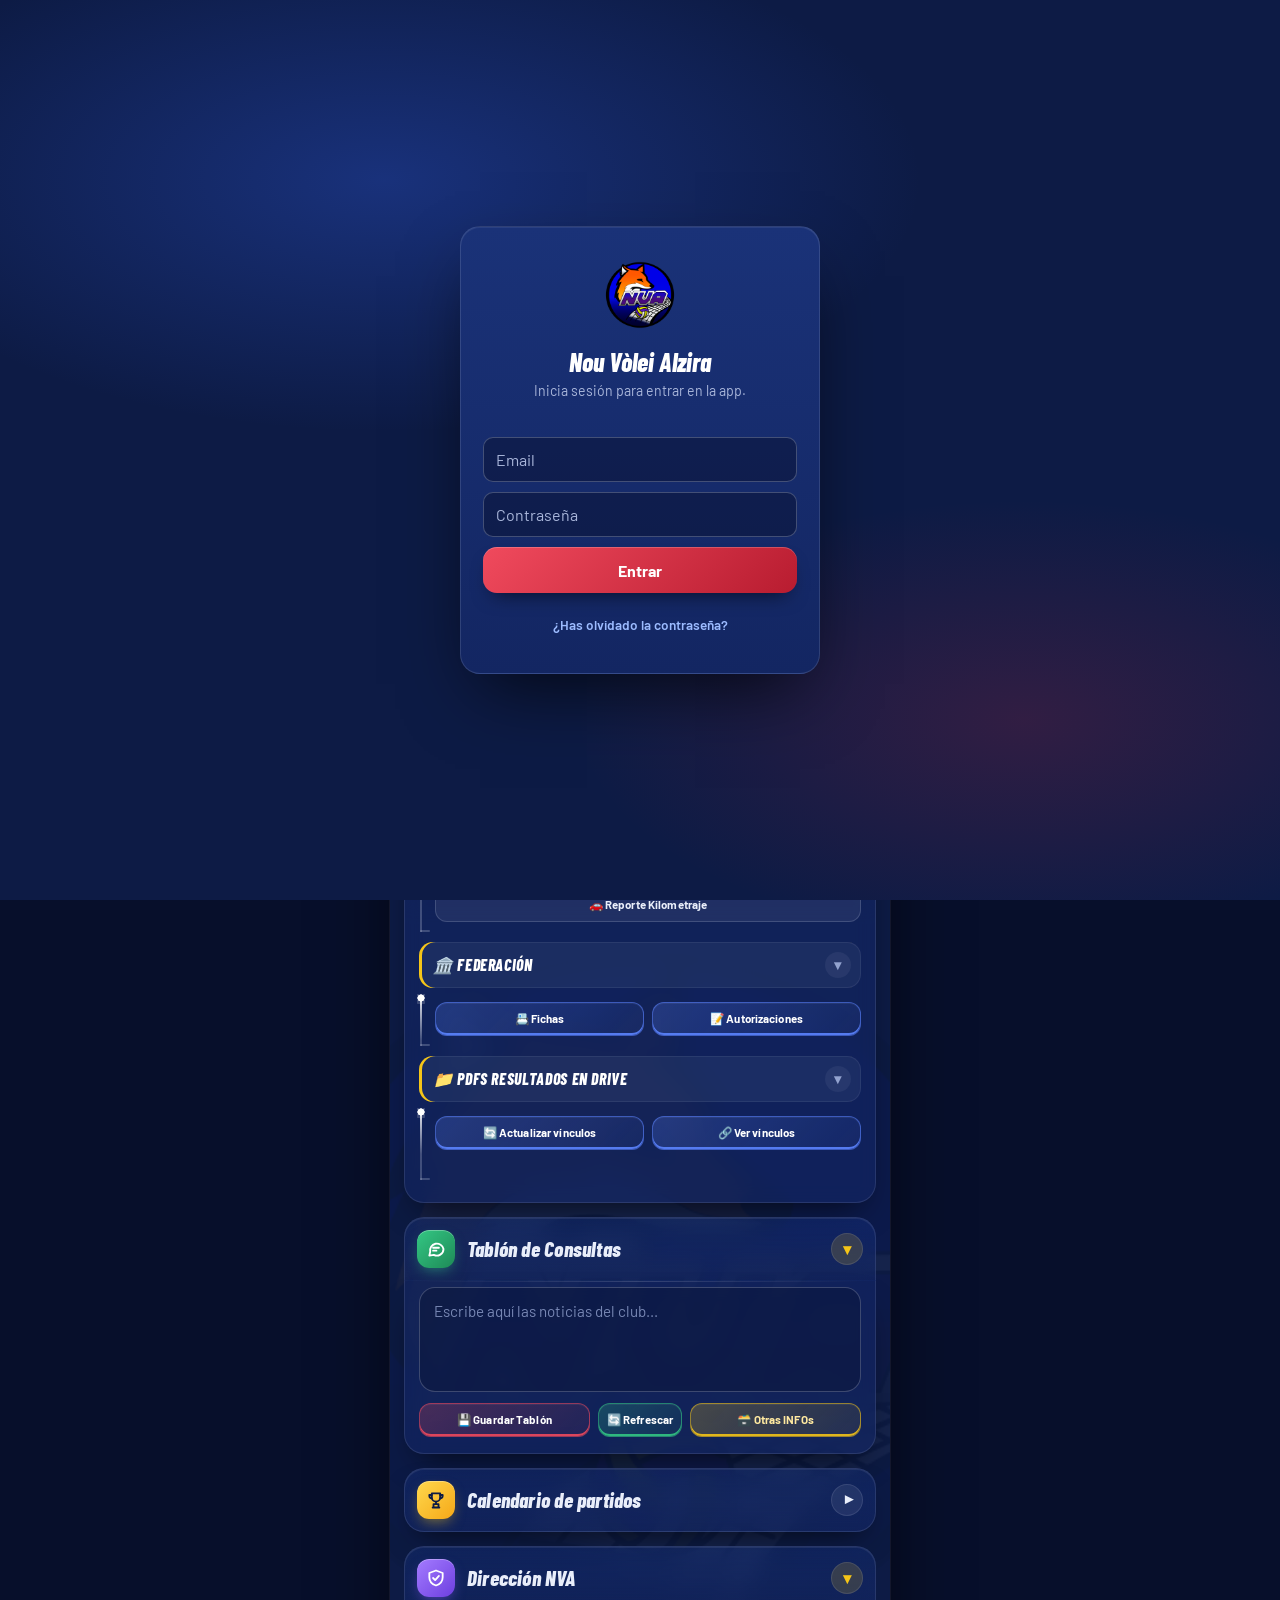
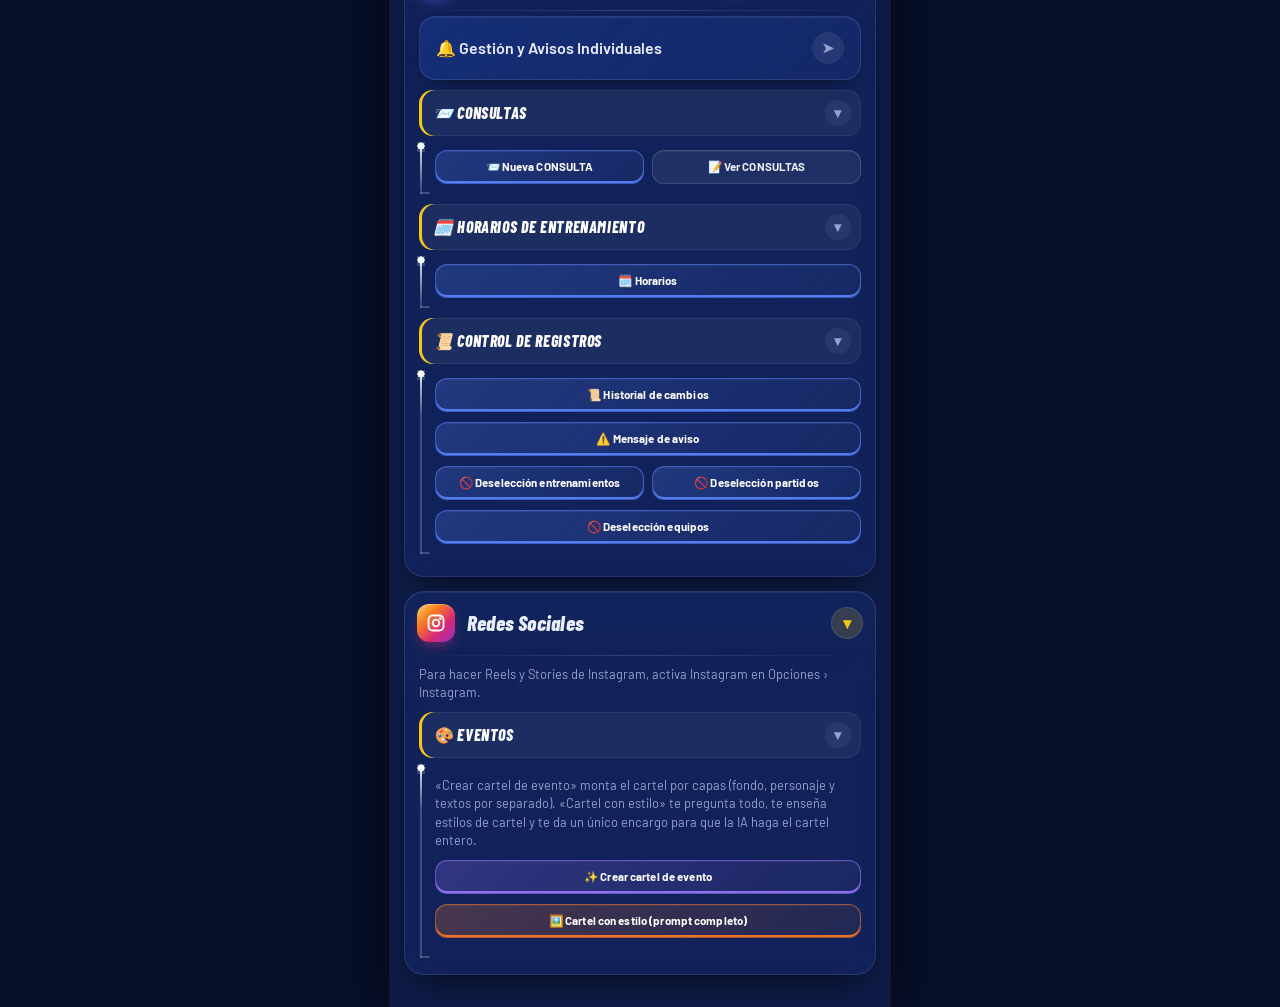
==== index.html @ 4a609023 "Delegados: icono dibujado (Equipo) en el botón y la cabecera en vez del emoji 🪪 Co-Authored-By: Clau" ====
<!DOCTYPE html>
<html lang="es">
<head>
  <meta charset="UTF-8">
  <!-- Seguridad: solo se permite cargar código de este sitio y de los CDN de las
       librerías, y solo se pueden enviar datos a GitHub. -->
  <meta http-equiv="Content-Security-Policy" content="default-src 'self'; script-src 'self' 'unsafe-inline' 'wasm-unsafe-eval' https://cdnjs.cloudflare.com https://cdn.jsdelivr.net; style-src 'self' 'unsafe-inline'; img-src 'self' data: blob:; media-src 'self' blob:; font-src 'self' data:; connect-src 'self' https://*.supabase.co wss://*.supabase.co https://api.github.com https://cdnjs.cloudflare.com https://cdn.jsdelivr.net data: blob:; worker-src 'self' blob:; manifest-src 'self'; object-src 'none'; base-uri 'self'; form-action 'none'">
  <script src="dialogos.js"></script>
  <script src="selector.js"></script>
  <script src="vendor/supabase.js"></script>
  <script src="supabase-config.js"></script>
  <script src="nva-supabase.js"></script>

  <meta name="referrer" content="strict-origin-when-cross-origin">
  <meta name="viewport" content="width=device-width, initial-scale=1.0, maximum-scale=1.0, user-scalable=no">
  <title>Nou Vòlei Alzira</title>

  <!-- ===== PWA ===== -->
  <link rel="manifest" href="manifest.json">
  <meta name="theme-color" content="#0D1B45">
  <link rel="icon" type="image/png" sizes="192x192" href="icons/icon-192.png">
  <!-- iPhone / iPad -->
  <link rel="apple-touch-icon" href="icons/apple-touch-icon.png">
  <meta name="apple-mobile-web-app-capable" content="yes">
  <meta name="mobile-web-app-capable" content="yes">
  <meta name="apple-mobile-web-app-status-bar-style" content="black">
  <meta name="apple-mobile-web-app-title" content="App NVA">
  <!-- ===== FIN PWA ===== -->

  <!-- Conexiones anticipadas: acelera la primera petición a cada dominio
       (DNS + TLS ya resueltos cuando realmente se necesiten). -->
  <link rel="preconnect" href="https://api.github.com">
  <link rel="preconnect" href="https://cdnjs.cloudflare.com" crossorigin>
  <link rel="preconnect" href="https://cdn.jsdelivr.net" crossorigin>

  <!-- CSS en fichero aparte: el navegador lo cachea por separado del HTML,
       así que en visitas posteriores solo se descarga si cambia. -->
  <link rel="preload" href="fonts/barlow-latin-400-normal.woff2" as="font" type="font/woff2" crossorigin>
  <link rel="preload" href="fonts/barlow-condensed-latin-800-italic.woff2" as="font" type="font/woff2" crossorigin>
  <link rel="stylesheet" href="styles.css">
  <link rel="stylesheet" href="animaciones.css">
  <link rel="stylesheet" href="inicio.css">
  <link rel="stylesheet" href="sistema.css">
  <!-- Intro de marca: solo la primera vez en cada sesión -->
  <script>
    try {
      if (!sessionStorage.getItem("nvaIntroVista")) {
        sessionStorage.setItem("nvaIntroVista", "1");
        document.documentElement.classList.add("nva-intro-on");
      }
    } catch (e) { /* sin sessionStorage: sin intro */ }
  </script>

  <!-- Las librerías de PDF/gráficos (html2canvas, jsPDF, Chart.js) ya NO se
       cargan aquí: pesan ~700 KB y antes se descargaban en cada visita
       aunque no se fuera a generar ningún PDF. Ahora app.js las carga bajo
       demanda la primera vez que hacen falta (ver ensureExportLibs). -->
</head>
<body>

<!-- INTRO (animaciones.css / animaciones.js). Un toque la salta. -->
<div class="nva-intro" id="nvaIntro" aria-hidden="true">
  <svg class="nva-intro-court" viewBox="0 0 180 360" preserveAspectRatio="xMidYMid slice">
    <rect class="c1" x="20" y="20" width="140" height="320" pathLength="1"/>
    <line class="c2" x1="20" y1="180" x2="160" y2="180" pathLength="1"/>
    <line class="c3" x1="20" y1="133" x2="160" y2="133" pathLength="1"/>
    <line class="c4" x1="20" y1="227" x2="160" y2="227" pathLength="1"/>
  </svg>
  <div class="nva-intro-center">
    <div class="nva-intro-logo-wrap">
      <svg class="nva-intro-ring" viewBox="0 0 100 100"><circle cx="50" cy="50" r="47" pathLength="1"/></svg>
      <img class="nva-intro-logo" src="LOGO-NVA.png" alt="">
    </div>
    <div class="nva-intro-title"><span><i>NOU</i></span><span><i>VOLEI</i></span><span><i>ALZIRA</i></span></div>
    <div class="nva-intro-bar"></div>
    <div class="nva-intro-sub">Entrenadores</div>
  </div>
</div>

<div class="app-container">
  <div class="loading-overlay" id="loadingOverlay">
    <div class="loading-spinner"></div>
    <div class="loading-message" id="loadingMessage">Procesando datos...</div>
  </div>
  <!-- ENCABEZADO -->
  <header>
    <button class="btn-header-icon btn-back" id="btnBack" onclick="withLoading(goBack, 'Sincronizando datos...')" style="display: none; visibility: visible; flex-direction: column; align-items: center; justify-content: center; line-height: 1; padding: 0; min-height: 50px;" aria-label="Volver">
      <svg viewBox="0 0 24 24" width="30" height="30" fill="none" stroke="currentColor" stroke-width="2.6" stroke-linecap="round" stroke-linejoin="round" aria-hidden="true" style="display:block; margin:auto;"><path d="M3.5 12a8.5 8.5 0 1 0 2.5-6"/><path d="M3 3v5h5"/></svg>
    </button>  
    <!-- Cambia entre la página principal y la de delegados (solo si el rol tiene las dos) -->
    <button class="btn-header-icon" id="btnPaginaDelegados" title="Ir a la página de delegados" aria-label="Ir a la página de delegados" aria-pressed="false" onclick="nvaCambiarPagina()" hidden><svg class="ico-delegados" viewBox="0 0 24 24" width="22" height="22" fill="none" stroke="currentColor" stroke-width="2" stroke-linecap="round" stroke-linejoin="round" aria-hidden="true"><circle cx="12" cy="7.5" r="3"/><path d="M6.5 20v-1.5a5.5 5.5 0 0 1 11 0V20"/><circle cx="4.8" cy="10" r="2"/><path d="M1.5 19v-.8a3.6 3.6 0 0 1 4.2-3.5"/><circle cx="19.2" cy="10" r="2"/><path d="M22.5 19v-.8a3.6 3.6 0 0 0-4.2-3.5"/></svg></button>
    <div class="header-title-container">
      <h1>NOU VÒLEI ALZIRA</h1>
    </div>
    <div style="display: flex; flex-direction: column; align-items: center; gap: 6px; margin-left: auto;">
      <button class="btn-header-icon" title="Opciones (Propietario)" style="font-size: 1.2rem;" onclick="promptOwnerPassword()">⚙️</button>
      <span id="netStatusBadge" class="network-badge network-online">Online</span>
    </div>
  </header>

  <!-- PANTALLA 1: SELECCIÓN UNIFICADA -->
  <div class="screen active" id="screenCoachTeam">
    <!-- ===== Sección plegable: Calendario semanal ===== -->
    <div class="section-title section-toggle" id="secHead_wk" role="button" tabindex="0" aria-expanded="true" aria-controls="secBody_wk" onclick="toggleSection('wk')" onkeydown="sectionKey(event,'wk')">Calendario semanal <span class="sec-arrow">▾</span></div>
    <div class="section-body" id="secBody_wk">
      <div class="anul-barra" id="anulBarra" hidden>🚫 <span>Modo anulación: toca un entrenamiento o la cabecera de un día para anularlo o reactivarlo.<br>Motivo: <b class="anul-motivo" id="anulMotivo"></b></span> <button onclick="nvaCambiarMotivoEntrenos()">Cambiar motivo</button> <button onclick="nvaDeselEntrenos()">Terminar</button></div>
      <div class="wk-canvas-wrap">
        <canvas id="wkCanvas" class="wk-canvas" onclick="wkCanvasClick(event)" oncontextmenu="return false;" title="Toca un entrenamiento para abrir su registro. Mantén pulsado para borrarlo."></canvas>
        <button class="wk-nav-btn wk-nav-prev" onclick="wkMove(-1)" aria-label="Semana anterior">‹</button>
        <button class="wk-nav-btn wk-nav-next" onclick="wkMove(1)" aria-label="Semana siguiente">›</button>
      </div>
      <div class="wk-legend" id="wkSummary">
        <span><b class="wk-mark wk-v">V</b> con registro:&nbsp;<b id="wkCountV">0</b></span>
        <span><b class="wk-mark wk-x">X</b> sin registro:&nbsp;<b id="wkCountX">0</b></span>
        <button type="button" class="cp-tl-expand wk-ampliar" id="wkBtnAmpliar" onclick="wkAmpliar()" title="Ver en pantalla completa (horizontal)" aria-label="Ver en pantalla completa"><svg viewBox="0 0 24 24" width="16" height="16" aria-hidden="true"><path d="M4 9V4h5M20 9V4h-5M4 15v5h5M20 15v5h-5" fill="none" stroke="currentColor" stroke-width="2.4" stroke-linecap="round" stroke-linejoin="round"/></svg></button>
      </div>
    </div>

    <div id="pdfModeBanner" class="pdf-mode-banner" style="display: none;">
      <span>📌 Modo PDF Activo: Selecciona Entrenador y Equipo</span>
      <button onclick="togglePdfMode()" style="background:none; border:none; color:white; font-weight:700; cursor:pointer;">✕ Cancelar</button>
    </div>

    <!-- ===== Sección plegable: Entrenamientos y Partidos ===== -->
    <div class="section-title section-toggle" id="secHead_trainings" role="button" tabindex="0" aria-expanded="true" aria-controls="secBody_trainings" onclick="toggleSection('trainings')" onkeydown="sectionKey(event,'trainings')">Entrenamientos y Partidos <span class="sec-arrow">▾</span></div>
    <div class="section-body" id="secBody_trainings">
      <div data-nva-menu="informes.entrenadores">
      <div class="cp-sub-head" id="nvSubHead_entrenadores" role="button" tabindex="0" aria-expanded="true" onclick="nvaToggleSub('entrenadores')" onkeydown="nvaSubKey(event,'entrenadores')">🧑‍🏫 Entrenadores/Equipos <span class="sec-arrow">▾</span></div>
      <div class="cp-sub-body" id="nvSub_entrenadores">
      <div id="coachTeamList"></div>
      </div>
      </div>

      <!-- Informes Entrenadores: el desplegable agrupa dos permisos
           (informes.pdf y informes.kilometraje). Se oculta si no se ve ninguno. -->
      <div id="grpInformes">
      <div class="cp-sub-head" id="nvSubHead_informes" role="button" tabindex="0" aria-expanded="true" onclick="nvaToggleSub('informes')" onkeydown="nvaSubKey(event,'informes')">📊 Informes Entrenadores <span class="sec-arrow">▾</span></div>
      <div class="cp-sub-body" id="nvSub_informes">
      <div data-nva-menu="informes.pdf">
      <div style="display:flex; gap:6px;">
        <button class="btn-pdf-mode" id="btnPdfMode" onclick="togglePdfMode()" style="flex:1; min-width:0; margin-bottom:0; font-size:0.7rem; padding:8px 4px;">📊 por Equipo</button>
        <button class="btn-pdf-mode" id="btnPdfJugadora" onclick="openPlayerPdfModal()" style="flex:1; min-width:0; margin-bottom:0; font-size:0.7rem; padding:8px 4px;">🧑 por Deportista</button>
        <button class="btn-pdf-mode" id="btnPdfCuadrante" onclick="togglePdfCuadranteMode()" style="flex:1.6; min-width:0; margin-bottom:0; font-size:0.7rem; padding:8px 4px;">🏆 Partidos y Resultados</button>
      </div>
      </div>
      <div data-nva-menu="informes.kilometraje">
      <button class="btn-pdf-mode" id="btnKilometraje" onclick="openKilometrajeModal()" style="width:100%; margin-bottom:0; font-size:0.7rem; padding:8px 4px;">🚗 Reporte Kilometraje</button>
      </div>
      </div>
      </div>
      <!-- Federación: dos botones con permisos propios (informes.fichas e
           informes.autorizaciones). El desplegable se oculta si no se ve ninguno. -->
      <div data-nva-menu="informes.federacion" id="grpFederacion">
      <div class="cp-sub-head" id="nvSubHead_federacion" role="button" tabindex="0" aria-expanded="true" onclick="nvaToggleSub('federacion')" onkeydown="nvaSubKey(event,'federacion')">🏛️ Federación <span class="sec-arrow">▾</span></div>
      <div class="cp-sub-body" id="nvSub_federacion">
      <div style="display:flex; gap:8px;">
        <div id="fedFichas" style="flex:1; min-width:0;">
        <button class="btn-pdf-mode2" style="width:100%; margin-bottom:0;" onclick="openFichasFederacion()">📇 Fichas</button>
        <input type="file" id="fichaFileInput" accept="application/pdf,.pdf" style="display:none;">
        </div>
        <div id="fedAutorizaciones" style="flex:1; min-width:0;">
        <button class="btn-pdf-mode2" style="width:100%; margin-bottom:0;" onclick="openAutorizacionesFederacion()">📝 Autorizaciones</button>
        <input type="file" id="autorizacionFileInput" accept="application/pdf,.pdf" style="display:none;">
        </div>
      </div>
      </div>
      </div>
      <div data-nva-menu="informes.drive">
      <div class="cp-sub-head" id="nvSubHead_drive" role="button" tabindex="0" aria-expanded="true" onclick="nvaToggleSub('drive')" onkeydown="nvaSubKey(event,'drive')">📁 PDFs Resultados en Drive <span class="sec-arrow">▾</span></div>
      <div class="cp-sub-body" id="nvSub_drive">
      <div style="display:flex; gap:8px; margin-bottom:12px;">
        <button class="btn-pdf-mode2" style="flex:1; min-width:0; margin-bottom:0;" onclick="actualizarVinculosDrive()">🔄 Actualizar vínculos</button>
        <button class="btn-pdf-mode2" style="flex:1; min-width:0; margin-bottom:0;" onclick="verVinculosDrive()">🔗 Ver vínculos</button>
      </div>
      <div id="drvProg" class="drv-prog"></div>
      </div>
      </div>
    </div>

    <!-- ===== Sección plegable: Tablón de Consultas ===== -->
    <div class="section-title section-toggle" id="secHead_tablon" role="button" tabindex="0" aria-expanded="true" aria-controls="secBody_tablon" style="margin-top:20px;" onclick="toggleSection('tablon')" onkeydown="sectionKey(event,'tablon')">Tablón de Consultas <span class="sec-arrow">▾</span></div>
    <div class="section-body" id="secBody_tablon">
      <textarea id="tablonTextarea" class="comment-input-long" placeholder="Escribe aquí las noticias del club..." lang="es" spellcheck="true" autocorrect="on" autocapitalize="sentences" autocomplete="on" inputmode="text" enterkeyhint="enter" oninput="onTablonInput(this, event)" oncompositionend="autoResizeTablon(this)" onchange="updateTablon(this.value)"></textarea>
      <div style="display:flex; gap:8px;">
        <button class="btn-save-session" style="flex:1;" onclick="withLoading(saveTablon, 'Guardando Tablón...')">💾 Guardar Tablón</button>
        <button class="btn-save-session" style="flex:0 0 auto; width:auto; white-space:nowrap; background: var(--btn-fondoVerde);" onclick="withLoading(refreshTablon, 'Refrescando Tablón...')">🔄 Refrescar</button>
        <button class="btn-save-session" style="flex:1; background: var(--btn-fondoAmarillo);" onclick="openOtros()">🗃️ Otras INFOs</button>
      </div>
    </div>

    <!-- ===== Sección plegable: Calendario de partidos (empieza plegada) ===== -->
    <div class="section-title section-toggle collapsed" id="secHead_cal" role="button" tabindex="0" aria-expanded="false" aria-controls="secBody_cal" style="margin-top:20px;" onclick="cpToggleSection()" onkeydown="cpSectionKey(event)">Calendario de partidos <span class="sec-arrow">▾</span></div>
    <div class="section-body collapsed" id="secBody_cal">
      <div class="cp-range" id="cpRange">
        <span class="cp-range-ico">📅</span>
        <label class="cp-range-part"><span class="cp-range-cap">Desde</span><span class="cp-range-val" id="cpFromLabel"></span><input type="date" id="cpFrom" aria-label="Fecha de inicio"></label>
        <span class="cp-range-sep">–</span>
        <label class="cp-range-part"><span class="cp-range-cap">Hasta</span><span class="cp-range-val" id="cpToLabel"></span><input type="date" id="cpTo" aria-label="Fecha de fin"></label>
      </div>
      <div class="cp-sub-head" id="cpSubHead_tl" role="button" tabindex="0" aria-expanded="true" onclick="cpToggleSub('tl')" onkeydown="if(event.key==='Enter'||event.key===' '){event.preventDefault();cpToggleSub('tl');}">📊 Línea temporal <span class="sec-arrow">▾</span></div>
      <div class="cp-sub-body" id="cpSub_tl"><div id="cpTimeline" class="cp-timeline"></div></div>
      <div class="cp-sub-head" id="cpSubHead_warn" role="button" tabindex="0" aria-expanded="true" onclick="cpToggleSub('warn')" onkeydown="if(event.key==='Enter'||event.key===' '){event.preventDefault();cpToggleSub('warn');}">⚠️ Avisos <span id="cpWarnCount"></span> <span class="sec-arrow">▾</span></div>
      <div class="cp-sub-body" id="cpSub_warn"><div id="cpWarnings" class="cp-warnings"></div></div>
      <div class="cp-sub-head" id="cpSubHead_prem" role="button" tabindex="0" aria-expanded="true" onclick="cpToggleSub('prem')" onkeydown="if(event.key==='Enter'||event.key===' '){event.preventDefault();cpToggleSub('prem');}">⚙️ Premisas de los avisos <span class="sec-arrow">▾</span></div>
      <div class="cp-sub-body" id="cpSub_prem"><div id="cpPrem" class="cp-prem"></div></div>
      <div class="cp-sub-head" id="cpSubHead_list" role="button" tabindex="0" aria-expanded="true" onclick="cpToggleSub('list')" onkeydown="if(event.key==='Enter'||event.key===' '){event.preventDefault();cpToggleSub('list');}">📋 Lista de partidos <span id="cpListCount"></span> <span class="sec-arrow">▾</span></div>
      <div class="cp-sub-body" id="cpSub_list"><div id="cpMatches" class="cp-matches"></div></div>
      <div class="cp-sub-head" id="cpSubHead_teams" role="button" tabindex="0" aria-expanded="true" onclick="cpToggleSub('teams')" onkeydown="if(event.key==='Enter'||event.key===' '){event.preventDefault();cpToggleSub('teams');}">👥 Equipos · PDF Competición <span class="sec-arrow">▾</span></div>
      <div class="cp-sub-body" id="cpSub_teams"><div id="cpTeams" class="cp-teams"></div></div>
      <div class="cp-sub-head" id="cpSubHead_prog" role="button" tabindex="0" aria-expanded="true" onclick="cpToggleSub('prog')" onkeydown="if(event.key==='Enter'||event.key===' '){event.preventDefault();cpToggleSub('prog');}">⏰ Actualización programada <span class="sec-arrow">▾</span></div>
      <div class="cp-sub-body" id="cpSub_prog"><div id="cpProg" class="cp-prog"></div></div>
      <div class="cp-sub-head" id="cpSubHead_ics" role="button" tabindex="0" aria-expanded="true" onclick="cpToggleSub('ics')" onkeydown="if(event.key==='Enter'||event.key===' '){event.preventDefault();cpToggleSub('ics');}">📆 Calendario de encuentros para Outlook <span class="sec-arrow">▾</span></div>
      <div class="cp-sub-body" id="cpSub_ics"><div class="cp-ics">
        <p class="cp-ics-txt">Elige equipos y descarga sus partidos en un archivo .ics para Google Calendar, Outlook o el móvil.</p>
        <button class="btn-pdf-mode2" style="margin-bottom:0;" onclick="icsAbrir()">📆 Exportar partidos a Google / Outlook (.ics)</button>
      </div></div>
      <input type="file" id="cpFileInput" accept="application/pdf,.pdf" style="display:none;">
    </div>

    <!-- ===== Sección plegable: Dirección NVA (incluye Horarios) ===== -->
    <div class="section-title section-toggle" id="secHead_direccion" role="button" tabindex="0" aria-expanded="true" aria-controls="secBody_direccion" style="margin-top:20px;" onclick="toggleSection('direccion')" onkeydown="sectionKey(event,'direccion')">Dirección NVA <span class="sec-arrow">▾</span></div>
    <div class="section-body" id="secBody_direccion">
    <button class="coach-btn" id="btnDireccionNVA" onclick="toggleDireccionNVA()">
      <span>🔔 Gestión y Avisos Individuales</span> <span id="iconDireccionNVA">➤</span>
    </button>
    <div id="direccionTeamsContainer" class="teams-container" style="display: none;"></div>

    <div data-nva-menu="direccion.consultas">
    <div class="cp-sub-head" id="nvSubHead_consultas" role="button" tabindex="0" aria-expanded="true" onclick="nvaToggleSub('consultas')" onkeydown="nvaSubKey(event,'consultas')">📨 Consultas <span class="sec-arrow">▾</span></div>
    <div class="cp-sub-body" id="nvSub_consultas">
    <div style="display:flex; gap:8px;">
      <button class="btn-pdf-mode2" style="flex:1; min-width:0; margin-bottom:0;" onclick="openCreateQueryModal()">📨 Nueva CONSULTA</button>
      <button class="btn-pdf-mode" style="flex:1; min-width:0; margin-bottom:0;" onclick="openSelectQueryPdfModal()">📝 Ver CONSULTAS</button>
    </div>
    </div>
    </div>

    <div data-nva-menu="direccion.horarios">
    <div class="cp-sub-head" id="nvSubHead_horarios" role="button" tabindex="0" aria-expanded="true" onclick="nvaToggleSub('horarios')" onkeydown="nvaSubKey(event,'horarios')">🗓️ Horarios de entrenamiento <span class="sec-arrow">▾</span></div>
    <div class="cp-sub-body" id="nvSub_horarios">
    <button class="btn-pdf-mode2" style="margin-bottom:0;" onclick="openHorarios()">🗓️ Horarios</button>
    </div>
    </div>

    <div id="histSeccion" data-nva-menu="direccion.registros">
    <div class="cp-sub-head" id="nvSubHead_registros" role="button" tabindex="0" aria-expanded="true" onclick="nvaToggleSub('registros')" onkeydown="nvaSubKey(event,'registros')">📜 Control de registros <span class="sec-arrow">▾</span></div>
    <div class="cp-sub-body" id="nvSub_registros">
    <button class="btn-pdf-mode2" style="margin-bottom:10px;" onclick="openHistorial()">📜 Historial de cambios</button>
    <button class="btn-pdf-mode2" style="margin-bottom:10px;" onclick="openAvisos()">⚠️ Mensaje de aviso</button>
    <div style="display:flex; gap:8px; margin-bottom:10px;">
      <button class="btn-pdf-mode2" id="btnDeselEntrenos" style="flex:1; min-width:0; margin-bottom:0;" onclick="nvaDeselEntrenos()">🚫 Deselección entrenamientos</button>
      <button class="btn-pdf-mode2" style="flex:1; min-width:0; margin-bottom:0;" onclick="openDeselPartidos()">🚫 Deselección partidos</button>
    </div>
    <button class="btn-pdf-mode2" style="margin-bottom:0;" onclick="openDeselEquipos()">🚫 Deselección equipos</button>
    </div>
    </div>
    </div>

    <!-- ===== Sección plegable: Redes Sociales (Reels y Stories solo con el token de Instagram) ===== -->
    <div id="igSectionWrap">
      <div class="section-title section-toggle" id="secHead_instagram" role="button" tabindex="0" aria-expanded="true" aria-controls="secBody_instagram" style="margin-top:20px;" onclick="toggleSection('instagram')" onkeydown="sectionKey(event,'instagram')">Redes Sociales <span class="sec-arrow">▾</span></div>
      <div class="section-body" id="secBody_instagram">
        <p class="ig-info" id="igSinToken">Para hacer Reels y Stories de Instagram, activa Instagram en Opciones › Instagram.</p>
        <div id="igSoloToken" hidden>
        <div class="cp-sub-head" id="igSubHead_reels" role="button" tabindex="0" aria-expanded="true" onclick="igToggleSub('reels')" onkeydown="if(event.key==='Enter'||event.key===' '){event.preventDefault();igToggleSub('reels');}">🎬 Reels <span class="sec-arrow">▾</span></div>
        <div class="cp-sub-body" id="igSub_reels">
        <p class="ig-info">Los reels se crean solos como borrador. Nada se publica hasta que una persona lo revisa y pulsa «Confirmar y publicar».</p>
        <div style="display:flex; gap:6px; align-items:stretch; margin-bottom:10px;">
          <div style="flex:1; min-width:0; display:flex; gap:6px;">
            <button class="btn-save-session" style="margin:0; flex:1 1 auto; min-width:0; padding:10px 2px; white-space:nowrap; font-size:0.78em; letter-spacing:0;" onclick="igReelsGenerar('resultados')">🏆 Resultados</button>
            <button class="btn-save-session" style="margin:0; flex:1 1 auto; min-width:0; padding:10px 2px; white-space:nowrap; font-size:0.78em; letter-spacing:0; background:var(--azul-primary);" onclick="igReelsGenerar('proximos')">📅 Partidos</button>
            <button class="btn-save-session" style="margin:0; flex:1 1 auto; min-width:0; padding:10px 2px; white-space:nowrap; font-size:0.78em; letter-spacing:0; background:var(--btn-fondoVerde);" onclick="igReelsGenerar('evento')">📸 Manual</button>
          </div>
          <button class="btn-save-session" style="margin:0; width:44px; flex:none; padding:10px 0; background:#2563eb;" onclick="igReelsCargar()" title="Refrescar borradores" aria-label="Refrescar borradores"><svg viewBox="0 0 24 24" width="20" height="20" fill="none" stroke="#fff" stroke-width="2.4" stroke-linecap="round" stroke-linejoin="round" aria-hidden="true" style="display:block; margin:auto;"><path d="M20 11a8 8 0 0 0-14.6-4.5L4 8"/><path d="M4 3v5h5"/><path d="M4 13a8 8 0 0 0 14.6 4.5L20 16"/><path d="M20 21v-5h-5"/></svg></button>
        </div>
        <div id="igReelsList"></div>
        <div class="cp-sub-head ig-pub-head collapsed" id="igSubHead_reelsPub" role="button" tabindex="0" aria-expanded="false" onclick="igToggleSub('reelsPub')" onkeydown="if(event.key==='Enter'||event.key===' '){event.preventDefault();igToggleSub('reelsPub');}" >✅ Publicados <span class="sec-arrow">▾</span></div>
        <div class="cp-sub-body ig-pub-body collapsed" id="igSub_reelsPub">
        <div id="igReelsPub"></div>
        </div>
        </div>

        <div class="cp-sub-head" id="igSubHead_stories" role="button" tabindex="0" aria-expanded="true" onclick="igToggleSub('stories')" onkeydown="if(event.key==='Enter'||event.key===' '){event.preventDefault();igToggleSub('stories');}">📲 Stories <span class="sec-arrow">▾</span></div>
        <div class="cp-sub-body" id="igSub_stories">
        <p class="ig-info">Las historias se crean solas como borrador. Nada se publica hasta que una persona lo revisa y pulsa «Confirmar y publicar».</p>
        <div style="display:flex; gap:6px; align-items:stretch; margin-bottom:10px;">
          <div style="flex:1; min-width:0; display:flex; gap:6px;">
            <button class="btn-save-session" style="margin:0; flex:1 1 auto; min-width:0; padding:10px 2px; white-space:nowrap; font-size:0.78em; letter-spacing:0;" onclick="igHistoriasGenerar('resultados')">🏆 Resultados</button>
            <button class="btn-save-session" style="margin:0; flex:1 1 auto; min-width:0; padding:10px 2px; white-space:nowrap; font-size:0.78em; letter-spacing:0; background:var(--azul-primary);" onclick="igHistoriasGenerar('proximos')">📅 Partidos</button>
            <button class="btn-save-session" style="margin:0; flex:1 1 auto; min-width:0; padding:10px 2px; white-space:nowrap; font-size:0.78em; letter-spacing:0; background:var(--btn-fondoVerde);" onclick="igHistoriasGenerar('evento')">📸 Manual</button>
          </div>
          <button class="btn-save-session" style="margin:0; width:44px; flex:none; padding:10px 0; background:#2563eb;" onclick="igHistoriasCargar()" title="Refrescar borradores de stories" aria-label="Refrescar borradores de stories"><svg viewBox="0 0 24 24" width="20" height="20" fill="none" stroke="#fff" stroke-width="2.4" stroke-linecap="round" stroke-linejoin="round" aria-hidden="true" style="display:block; margin:auto;"><path d="M20 11a8 8 0 0 0-14.6-4.5L4 8"/><path d="M4 3v5h5"/><path d="M4 13a8 8 0 0 0 14.6 4.5L20 16"/><path d="M20 21v-5h-5"/></svg></button>
        </div>
        <div id="igStoriesList"></div>
        <div class="cp-sub-head ig-pub-head collapsed" id="igSubHead_storiesPub" role="button" tabindex="0" aria-expanded="false" onclick="igToggleSub('storiesPub')" onkeydown="if(event.key==='Enter'||event.key===' '){event.preventDefault();igToggleSub('storiesPub');}" >✅ Publicados <span class="sec-arrow">▾</span></div>
        <div class="cp-sub-body ig-pub-body collapsed" id="igSub_storiesPub">
        <div id="igStoriesPub"></div>
        </div>
        </div>
        </div>
        <div class="cp-sub-head" id="igSubHead_eventos" role="button" tabindex="0" aria-expanded="true" onclick="igToggleSub('eventos')" onkeydown="if(event.key==='Enter'||event.key===' '){event.preventDefault();igToggleSub('eventos');}">🎨 Eventos <span class="sec-arrow">▾</span></div>
        <div class="cp-sub-body" id="igSub_eventos">
        <p class="ig-info">«Crear cartel de evento» monta el cartel por capas (fondo, personaje y textos por separado). «Cartel con estilo» te pregunta todo, te enseña estilos de cartel y te da un único encargo para que la IA haga el cartel entero.</p>
        <button class="btn-save-session" style="width:100%; margin:0 0 10px; --c: var(--c-violeta);" onclick="evAbrirCartel()">✨ Crear cartel de evento</button>
        <button class="btn-save-session" style="width:100%; margin:0 0 10px; --c: 255, 122, 40;" onclick="evAbrirCartel('ia')">🖼️ Cartel con estilo (prompt completo)</button>
        </div>
      </div>
    </div>

    <!-- ===== PÁGINA DE DELEGADOS (delegados.js). Solo se ve en «modo delegados»
         (botón de la cabecera, o directamente si el rol solo tiene esta página).
         Cada bloque tiene su permiso en Permisos por rol › Página de delegados. ===== -->
    <div id="dlgPagina">
      <div class="dlg-cabecera"><svg class="ico-delegados" viewBox="0 0 24 24" width="18" height="18" fill="none" stroke="currentColor" stroke-width="2" stroke-linecap="round" stroke-linejoin="round" aria-hidden="true"><circle cx="12" cy="7.5" r="3"/><path d="M6.5 20v-1.5a5.5 5.5 0 0 1 11 0V20"/><circle cx="4.8" cy="10" r="2"/><path d="M1.5 19v-.8a3.6 3.6 0 0 1 4.2-3.5"/><circle cx="19.2" cy="10" r="2"/><path d="M22.5 19v-.8a3.6 3.6 0 0 0-4.2-3.5"/></svg> Delegados</div>
      <div class="section-title section-toggle" id="secHead_dlgcal" role="button" tabindex="0" aria-expanded="true" aria-controls="secBody_dlgcal" onclick="toggleSection('dlgcal')" onkeydown="sectionKey(event,'dlgcal')">Calendario de entrenamientos <span class="sec-arrow">▾</span></div>
      <div class="section-body" id="secBody_dlgcal">
        <div class="wk-canvas-wrap">
          <canvas id="dlgCanvas" class="wk-canvas dlg-canvas" oncontextmenu="return false;" aria-label="Calendario de entrenamientos de tus equipos"></canvas>
          <button class="wk-nav-btn wk-nav-prev" onclick="dlgMove(-1)" aria-label="Semana anterior">‹</button>
          <button class="wk-nav-btn wk-nav-next" onclick="dlgMove(1)" aria-label="Semana siguiente">›</button>
        </div>
        <p class="dlg-vacio" id="dlgSinEquipos" hidden>Todavía no tienes equipos asignados. Pídelo en el club (Opciones › Entrenadores y equipos).</p>
        <div class="dlg-anulados" id="dlgAnulados"></div>
      </div>
      <!-- Partidos de sus equipos por jornada (empieza plegada; delegados.js) -->
      <div class="section-title section-toggle collapsed" id="secHead_dlgpar" role="button" tabindex="0" aria-expanded="false" aria-controls="secBody_dlgpar" style="margin-top:20px;" onclick="dlgToggleSeccion('dlgpar')" onkeydown="if(event.key==='Enter'||event.key===' '){event.preventDefault();dlgToggleSeccion('dlgpar');}">Partidos <span class="sec-arrow">▾</span></div>
      <div class="section-body collapsed" id="secBody_dlgpar">
        <div id="dlgPartidos" class="dlg-partidos"></div>
      </div>
      <!-- Clasificación de la liga de cada uno de sus equipos (empieza plegada; delegados.js) -->
      <div class="section-title section-toggle collapsed" id="secHead_dlgcla" role="button" tabindex="0" aria-expanded="false" aria-controls="secBody_dlgcla" style="margin-top:20px;" onclick="dlgToggleSeccion('dlgcla')" onkeydown="if(event.key==='Enter'||event.key===' '){event.preventDefault();dlgToggleSeccion('dlgcla');}">Clasificación <span class="sec-arrow">▾</span></div>
      <div class="section-body collapsed" id="secBody_dlgcla">
        <div id="dlgClasificacion" class="dlg-clasif"></div>
      </div>
    </div>
  </div>

  <!-- PANTALLA: HORARIOS DE ENTRENAMIENTO -->
  <div class="screen" id="screenHorarios">
    <div class="section-title">Horarios de Entrenamiento</div>
    <div id="hzStatus" class="hz-status"></div>

    <!-- 1. AJUSTES -->
    <button class="coach-btn" id="hzBtn_settings" onclick="hzToggleSection('settings')">
      <span>⚙️ 1. Ajustes (colores, pabellones y pistas)</span> <span class="hz-arrow">➤</span>
    </button>
    <div class="hz-panel" id="hzSec_settings" style="display:none;"></div>

    <!-- 2. ENTRENAMIENTOS POR EQUIPO -->
    <button class="coach-btn" id="hzBtn_trainings" onclick="hzToggleSection('trainings')">
      <span>🏐 2. Entrenamientos por equipo</span> <span class="hz-arrow">➤</span>
    </button>
    <div class="hz-panel" id="hzSec_trainings" style="display:none;"></div>

    <!-- 3. HORARIO SEMANAL -->
    <button class="coach-btn" id="hzBtn_schedule" onclick="hzToggleSection('schedule')">
      <span>🖼️ 3. Horario semanal (imagen / PDF)</span> <span class="hz-arrow">➤</span>
    </button>
    <div class="hz-panel" id="hzSec_schedule" style="display:none;">
      <canvas id="hzCanvas" class="hz-canvas" width="2970" height="2100"></canvas>
      <div id="hzSchedNote" class="hz-hint" style="margin-top:8px;"></div>
      <div class="hz-actions">
        <button class="btn-pdf-mode2" onclick="hzOpenZoom()">🔍 Ampliar</button>
        <button class="btn-pdf-mode" onclick="withLoading(hzDownloadPNG, 'Generando imagen...')">🖼️ Imagen</button>
        <button class="btn-pdf-mode" onclick="withLoading(hzDownloadPDF, 'Generando PDF...')">📄 PDF</button>
      </div>
    </div>

    <div style="display:flex; gap:8px;">
      <button class="btn-save-session" style="flex:1; padding:12px; font-size:0.9rem;" onclick="withLoading(saveHorarios, 'Guardando Horarios...')">💾 Guardar Horarios</button>
      <button class="btn-save-session" style="flex:0 0 auto; width:auto; white-space:nowrap; padding:12px; font-size:0.9rem; background: var(--btn-fondoVerde);" onclick="withLoading(refreshHorarios, 'Refrescando Horarios...')">🔄 Refrescar</button>
    </div>
  </div>

  <!-- MODAL: HORARIOS AMPLIADO -->
  <div class="modal-backdrop" id="modalHzZoom">
    <div class="modal-box" style="max-width: 98vw; width: 98vw; max-height: 94vh;">
      <div class="modal-header">
        <div class="modal-title">Horarios · vista ampliada</div>
        <button class="btn-close-modal" onclick="hzCloseZoom()">✕</button>
      </div>
      <div style="overflow: auto; -webkit-overflow-scrolling: touch; flex: 1; background:#1e3c72; border-radius:8px;">
        <img id="hzZoomImg" alt="Horarios Nou Volei Alzira" style="width: 1500px; max-width: none; display: block;">
      </div>
    </div>
  </div>

  <!-- PANTALLA 2: REGISTRO DE ENTRENAMIENTO -->
  <div class="screen" id="screenAttendance">
    <div class="reg-sticky"><div class="title-row"><div class="section-title" id="sessionTitle" style="margin-bottom: 4px;">Registro de Entrenamiento</div><div class="att-counters" id="trainCounters"></div></div>
    
    <div class="controls-bar">
      <div class="date-container">
        <label for="sessionDatePicker">📅 Fecha:</label>
        <input type="date" id="sessionDatePicker" class="date-input">
      </div>
      <div class="mode-switch"><span class="mode-label">ENTRENAMIENTO</span><button type="button" class="mode-swap" onclick="goToMatchScreen()" title="Cambiar a Partido" aria-label="Cambiar a Partido"><svg viewBox="0 0 24 24" width="24" height="24" fill="none" stroke="currentColor" stroke-width="2.6" stroke-linecap="round" stroke-linejoin="round" aria-hidden="true"><path d="M20 11a8 8 0 0 0-14.6-4.5L4 8"/><path d="M4 3v5h5"/><path d="M4 13a8 8 0 0 0 14.6 4.5L20 16"/><path d="M20 21v-5h-5"/></svg></button></div>
      <button class="btn-history" onclick="withLoading(openHistoryModal, 'Cargando historial...')">📜<span class="hist-lbl"> Historial</span></button>
    </div>
    </div>

    <div id="playersContainer"></div>
    <button class="btn-save-session" style="padding:12px; font-size:0.9rem;" onclick="withLoading(saveSession, 'Guardando entrenamiento...')">💾 Guardar Entrenamiento</button>
  </div>

  <!-- PANTALLA: REGISTRO DE PARTIDO -->
  <div class="screen" id="screenMatch">
    <div class="reg-sticky"><div class="title-row"><div class="section-title" id="matchTitle" style="margin-bottom: 4px;">Registro de Partido</div><div class="att-counters" id="matchCounters"></div></div>

    <div class="controls-bar">
      <div class="date-container">
        <label for="matchDatePicker">📅 Fecha:</label>
        <input type="date" id="matchDatePicker" class="date-input">
        <select id="matchNumPicker" class="match-num-picker" title="Si el equipo juega dos partidos el mismo día, elige cuál registras" aria-label="Partido del día">
          <option value="1">1.º</option>
          <option value="2">2.º</option>
          <option value="3">3.º</option>
        </select>
      </div>
      <div class="mode-switch"><span class="mode-label">PARTIDO</span><button type="button" class="mode-swap" onclick="goToTrainingScreen()" title="Cambiar a Entrenamiento" aria-label="Cambiar a Entrenamiento"><svg viewBox="0 0 24 24" width="24" height="24" fill="none" stroke="currentColor" stroke-width="2.6" stroke-linecap="round" stroke-linejoin="round" aria-hidden="true"><path d="M20 11a8 8 0 0 0-14.6-4.5L4 8"/><path d="M4 3v5h5"/><path d="M4 13a8 8 0 0 0 14.6 4.5L20 16"/><path d="M20 21v-5h-5"/></svg></button></div>
      <button class="btn-history" onclick="withLoading(openMatchHistoryModal, 'Cargando historial de partidos...')">📜<span class="hist-lbl"> Historial</span></button>
    </div>
    </div>

    <div id="matchScoreboard" class="match-scoreboard"></div>

    <div id="matchPlayersContainer"></div>
    <button class="btn-save-session" style="padding:12px; font-size:0.9rem;" onclick="withLoading(saveMatch, 'Guardando partido...')">💾 Guardar Partido</button>
  </div>

  <!-- PANTALLA 3: GESTIÓN DE WARNINGS POR EQUIPO -->
  <div class="screen" id="screenWarnings">
    <div class="section-title" id="warningTeamTitle">Dirección NVA - Equipo</div>
    <div id="warningPlayersContainer"></div>
    <button class="btn-save-session" style="padding:12px; font-size:0.9rem;" onclick="withLoading(saveWarningsToGitHub, 'Guardando amonestaciones...')">💾 Guardar Warning</button> 
  </div>

  <!-- MODALES DE LA APLICACIÓN -->
  <div class="modal-backdrop" id="modalWarning">
    <div class="modal-box" style="max-width: 360px;">
      <div class="modal-header">
        <div class="modal-title">Motivo del Aviso</div>
        <button class="btn-close-modal" onclick="closeWarningModal()">✕</button>
      </div>
      <input type="text" id="warningReasonInput" class="app-input" value="NO PAGADO" style="margin-bottom: 8px; font-weight:bold; color:#ef4444;">
      
      <div style="font-size:0.75rem; color:#64748b; text-align:center; font-weight:600;">Selecciona un color de aviso:</div>
      <div class="color-picker-container" id="warningColorPicker">
        <div class="color-circle selected" data-color="#ef4444" style="background:#ef4444;" title="Rojo"></div>
        <div class="color-circle" data-color="#0284c7" style="background:#0284c7;" title="Azul"></div>
        <div class="color-circle" data-color="#22c55e" style="background:#22c55e;" title="Verde"></div>
        <div class="color-circle" data-color="#eab308" style="background:#eab308;" title="Amarillo"></div>
      </div>

      <button class="btn-save-session" onclick="confirmWarningReason()">💾 Guardar Motivo</button>
    </div>
  </div>

  <!-- VENTANA «Otras INFOs»: botones de información e instrucciones -->
  <div class="modal-backdrop" id="modalOtros" onclick="if(event.target===this)closeOtros()">
    <div class="modal-box otros-box">
      <div class="modal-header">
        <div class="modal-title">Otros · Información e Instrucciones</div>
        <button class="btn-close-modal" onclick="closeOtros()">✕</button>
      </div>
      <div id="otrosList" class="otros-list"></div>
    </div>
  </div>

  <div class="modal-backdrop" id="modalOtrosEditor">
    <div class="modal-box" style="max-width: 420px;">
      <div class="modal-header">
        <div class="modal-title" id="otrosEditorTitle">➕ Nuevo botón</div>
        <button class="btn-close-modal" onclick="closeOtrosEditor()">✕</button>
      </div>
      <label style="font-size:0.75rem; color:#64748b; font-weight:600; display:block; margin-bottom:4px;">Nombre del botón:</label>
      <input type="text" id="otrosEditorName" class="app-input" maxlength="60" placeholder="Ej: Horarios de pabellón" style="margin-bottom:10px;">
      <label style="font-size:0.75rem; color:#64748b; font-weight:600; display:block; margin-bottom:4px;">Información:</label>
      <div class="rte-toolbar">
        <button type="button" title="Negrita" onmousedown="event.preventDefault()" onclick="otrosFormat('bold')"><b>N</b></button>
        <button type="button" title="Cursiva" onmousedown="event.preventDefault()" onclick="otrosFormat('italic')"><i>K</i></button>
        <button type="button" title="Subrayado" onmousedown="event.preventDefault()" onclick="otrosFormat('underline')"><u>S</u></button>
        <button type="button" title="Título" onmousedown="event.preventDefault()" onclick="otrosFormat('title')">T</button>
        <button type="button" title="Lista con viñetas" onmousedown="event.preventDefault()" onclick="otrosFormat('insertUnorderedList')">• Lista</button>
        <button type="button" title="Lista numerada" onmousedown="event.preventDefault()" onclick="otrosFormat('insertOrderedList')">1. Lista</button>
        <button type="button" title="Quitar formato" onmousedown="event.preventDefault()" onclick="otrosFormat('removeFormat')">✖ Formato</button>
      </div>
      <div id="otrosEditorBody" class="rte-editor" contenteditable="true" data-placeholder="Escribe aquí la información..."></div>
      <button class="btn-save-session" onclick="saveOtrosEditor()">Aceptar</button>
    </div>
  </div>

  <div class="modal-backdrop" id="modalCreateQuery">
    <div class="modal-box" style="max-width: 380px;">
      <div class="modal-header">
        <div class="modal-title">❓ Crear Consulta</div>
        <button class="btn-close-modal" onclick="closeCreateQueryModal()">✕</button>
      </div>
      <textarea id="createQueryText" class="comment-input-long" lang="es" spellcheck="true" autocorrect="on" autocapitalize="sentences" autocomplete="on" inputmode="text" enterkeyhint="enter" style="min-height:70px; margin-bottom:10px;" placeholder="Escribe aquí la consulta o pregunta..."></textarea>
      
      <div style="margin-bottom: 10px;">
        <label style="font-size:0.75rem; color:#64748b; font-weight:600; display:block; margin-bottom:4px;">Tipo de Consulta:</label>
        <select id="createQueryType" class="app-select" onchange="toggleQueryTypeOptions()">
          <option value="sino">Si / No</option>
          <option value="custom">Personalizada</option>
        </select>
      </div>

      <div id="customOptionsContainer" style="display: none; margin-bottom: 10px;">
        <label style="font-size:0.75rem; color:#64748b; font-weight:600; display:block; margin-bottom:4px;">Opciones de respuesta (separadas por comas):</label>
        <input type="text" id="createQueryOptions" class="app-input" placeholder="Ej: Opción 1, Opción 2, Opción 3">
      </div>

      <div style="font-size:0.75rem; color:#64748b; text-align:center; font-weight:600;">Color distintivo de la consulta:</div>
      <div class="color-picker-container" id="queryColorPicker">
        <div class="color-circle selected" data-color="#0284c7" style="background:#0284c7;" title="Azul"></div>
        <div class="color-circle" data-color="#7e22ce" style="background:#7e22ce;" title="Morado"></div>
        <div class="color-circle" data-color="#f97316" style="background:#f97316;" title="Naranja"></div>
        <label class="color-circle color-custom" id="queryCustomColorCircle" title="Color personalizado"><input type="color" id="queryCustomColor" value="#16a34a" aria-label="Color personalizado"></label>
      </div>

      <button class="btn-save-session" onclick="openQueryTeamsSelection()">Siguiente: Seleccionar Equipos</button>
    </div>
  </div>

  <div class="modal-backdrop" id="modalQueryTeams">
    <div class="modal-box" style="max-width: 380px;">
      <div class="modal-header">
        <div class="modal-title">Seleccionar Equipos Destino</div>
        <button class="btn-close-modal" onclick="closeQueryTeamsModal()">✕</button>
      </div>
      <div id="queryTeamsCheckboxes" style="display: flex; flex-direction: column; gap: 6px; margin-bottom: 12px; max-height: 200px; overflow-y: auto;"></div>
      <button class="btn-save-session" onclick="withLoading(confirmSaveQuery, 'Publicando consulta en el Tablón...')">Publicar Consulta en Tablón</button>
    </div>
  </div>

  <div class="modal-backdrop" id="modalQueryQuestion" onclick="if (event.target === this) closeQueryQuestionModal()">
    <div class="modal-box" style="max-width: 360px;">
      <div class="modal-header">
        <div class="modal-title">❓ Consulta</div>
        <button class="btn-close-modal" onclick="closeQueryQuestionModal()">✕</button>
      </div>
      <div id="queryQuestionBar" style="height:4px; border-radius:2px; margin-bottom:10px;"></div>
      <p id="queryQuestionText" style="font-size:1rem; font-weight:600; line-height:1.4; margin:0 0 8px; white-space:pre-wrap; overflow-wrap:anywhere;"></p>
      <p id="queryQuestionOptions" style="font-size:0.78rem; color:#94a3b8; margin:0 0 12px;"></p>
      <button class="btn-save-session" onclick="closeQueryQuestionModal()">Entendido</button>
    </div>
  </div>

  <div class="modal-backdrop" id="modalEditQueryAnswers">
    <div class="modal-box" style="max-width: 400px;">
      <div class="modal-header">
        <div class="modal-title">✏️ Corregir respuestas</div>
        <button class="btn-close-modal" onclick="closeEditQueryAnswers()">✕</button>
      </div>
      <p id="editQueryTitle" style="font-size:0.9rem; font-weight:600; margin:0 0 4px; overflow-wrap:anywhere;"></p>
      <div style="font-size:0.75rem; color:#94a3b8; margin-bottom:6px;">Cada cambio se guarda al momento. «Pendiente» borra la respuesta de esa jugadora.</div>
      <div id="editQueryAnswers" style="max-height:60vh; overflow-y:auto; margin-bottom:12px;"></div>
      <button class="btn-save-session" onclick="closeEditQueryAnswers(); openSelectQueryPdfModal();">Hecho</button>
    </div>
  </div>

  <div class="modal-backdrop" id="modalSelectQueryPdf">
    <div class="modal-box" style="max-width: 380px;">
      <div class="modal-header">
        <div class="modal-title">📄 Consultas</div>
        <button class="btn-close-modal" onclick="closeSelectQueryPdfModal()">✕</button>
      </div>
      <div style="font-size:0.75rem; color:#94a3b8; margin-bottom:8px;">Pulsa una consulta para sacar su PDF. ✏️ corrige respuestas, ✔ la completa (deja de mostrarse en los equipos) y 🗑 la borra con todas sus respuestas.</div>
      <div id="queryListPdfContainer" style="display: flex; flex-direction: column; gap: 6px; margin-bottom: 12px; max-height: 60vh; overflow-y: auto;"></div>
    </div>
  </div>

  <!-- MODAL: CONFIRMAR BORRADO DE UN REGISTRO DE ENTRENAMIENTO (pulsación larga en el calendario) -->
  <div class="modal-backdrop" id="modalDeleteLog">
    <div class="modal-box" style="max-width: 360px;">
      <div class="modal-header">
        <div class="modal-title">🗑️ Borrar registro</div>
        <button class="btn-close-modal" onclick="closeDeleteLogModal()">✕</button>
      </div>
      <p id="deleteLogText" style="font-size:0.9rem; color:#0f172a; line-height:1.4; margin-bottom:6px;"></p>
      <p style="font-size:0.78rem; color:#b91c1c; font-weight:600; margin-bottom:12px;">Se eliminará para todos y no se puede deshacer.</p>
      <div style="display:flex; gap:8px;">
        <button class="btn-save-session" style="flex:1; background:#64748b;" onclick="closeDeleteLogModal()">Cancelar</button>
        <button class="btn-save-session" style="flex:1; background:linear-gradient(135deg,#ef4444,#b91c1c);" onclick="withLoading(confirmDeleteLog, 'Borrando registro...')">🗑️ Borrar</button>
      </div>
    </div>
  </div>

  <div class="modal-backdrop" id="modalPlayerPdf">
    <div class="modal-box" style="max-width: 380px;">
      <div class="modal-header">
        <div class="modal-title">🧑 PDF Jugadora</div>
        <button class="btn-close-modal" onclick="closePlayerPdfModal()">✕</button>
      </div>
      <label style="font-size:0.75rem; color:#64748b; font-weight:600; display:block; margin-bottom:4px;">Equipo:</label>
      <select id="playerPdfTeamSelect" class="app-select" onchange="renderPlayerPdfPlayers()"></select>
      <div id="playerPdfPlayersWrap" style="display:none; margin-top:12px;">
        <label style="font-size:0.75rem; color:#64748b; font-weight:600; display:block; margin-bottom:4px;">Selecciona la jugadora:</label>
        <div id="playerPdfPlayersList" style="display:flex; flex-direction:column; gap:6px; max-height:45vh; overflow-y:auto;"></div>
      </div>
    </div>
  </div>

  <div class="modal-backdrop" id="modalDateRange">
    <div class="modal-box" style="max-width: 380px;">
      <div class="modal-header">
        <div class="modal-title" id="pdfModalTitle">🗓️ Seleccionar Período</div>
        <button class="btn-close-modal" onclick="closeDateRangeModal()">✕</button>
      </div>
      <p style="font-size: 0.75rem; color: #64748b; margin-bottom: 8px;">Selecciona la fecha inicial y final del informe:</p>

      <div class="calendar-header">
        <button class="calendar-nav-btn" onclick="prevMonth()">◄</button>
        <span id="calendarMonthLabel"></span>
        <button class="calendar-nav-btn" onclick="nextMonth()">►</button>
      </div>

      <div class="calendar-weekdays">
        <div>Lu</div><div>Ma</div><div>Mi</div><div>Ju</div><div>Vi</div><div>Sá</div><div>Do</div>
      </div>

      <div class="calendar-days-grid" id="calendarDaysGrid"></div>

      <div style="margin-top: 12px; font-size: 0.78rem; color: var(--azul-dark); font-weight: 600;" id="dateSelectionSummary">
        Selecciona fecha de inicio...
      </div>

      <button class="btn-save-session" id="btnConfirmPdf" onclick="processPdfGeneration()" disabled style="opacity: 0.5;">Generar Informe PDF</button>
    </div>
  </div>

  <div class="modal-backdrop" id="modalHistory">
    <div class="modal-box">
      <div class="modal-header">
        <div class="modal-title" id="historyTitle">📜 Entrenamientos</div>
        <button class="btn-close-modal" onclick="closeHistoryModal()">✕</button>
      </div>
      <div id="historyListContainer" style="overflow-y:auto; flex:1;"></div>
    </div>
  </div>

  <div class="modal-backdrop" id="modalMatchHistory">
    <div class="modal-box">
      <div class="modal-header">
        <div class="modal-title" id="matchHistoryTitle">📜 Partidos</div>
        <button class="btn-close-modal" onclick="closeMatchHistoryModal()">✕</button>
      </div>
      <div id="matchHistoryListContainer" style="overflow-y:auto; flex:1;"></div>
    </div>
  </div>

  <div class="modal-backdrop" id="modalResultsMatches">
    <div class="modal-box" style="max-width: 420px;">
      <div class="modal-header">
        <div class="modal-title">🏆 Partidos del período</div>
        <button class="btn-close-modal" onclick="closeResultsMatchesModal()">✕</button>
      </div>
      <p id="resultsMatchesPeriod" style="font-size:0.75rem; color:#64748b; margin-bottom:8px;"></p>
      <div style="display:flex; gap:10px; align-items:center; margin-bottom:8px;">
        <button type="button" id="btnResultsToggleAll" class="btn-history" style="margin-left:0;" onclick="toggleAllResultsMatches()">☐ Marcar ninguno</button>
        <span id="resultsMatchesCount" style="font-size:0.78rem; color:var(--azul-dark); font-weight:600;"></span>
      </div>
      <div id="resultsMatchesList" style="display:flex; flex-direction:column; gap:6px; overflow-y:auto; min-height:0; max-height:50vh;"></div>
      <button class="btn-save-session" id="btnResultsGenerate" onclick="confirmResultsSelection()">Generar PDF de Resultados</button>
    </div>
  </div>

  <!-- MODAL: DESELECCIÓN DE PARTIDOS (anulaciones.js) -->
  <div class="modal-backdrop" id="modalDeselPartidos" onclick="if(event.target===this)closeDeselPartidos()">
    <div class="modal-box hist-box">
      <div class="modal-header">
        <div class="modal-title">🚫 Deselección partidos</div>
        <button class="hist-cerrar" onclick="closeDeselPartidos()" aria-label="Cerrar">✕</button>
      </div>
      <div class="av-semanas">
        <button class="hist-chip anul-sem" data-s="-1" onclick="anulSemana(-1)">◀ Semana anterior</button>
        <button class="hist-chip anul-sem on" data-s="0" onclick="anulSemana(0)">Esta semana</button>
      </div>
      <div class="hist-estado" id="anulSemTxt"></div>
      <p class="hist-estado">Marca los partidos que se han anulado: no se pedirá su registro.</p>
      <div class="hist-estado anul-motivo-fila">Motivo: <b class="anul-motivo" id="anulMotivoPartidos"></b> <button class="hist-chip" onclick="anulCambiarMotivoPartidos()">Cambiar motivo</button></div>
      <div class="hist-list" id="anulPartidos"></div>
    </div>
  </div>

  <!-- MODAL: DESELECCIÓN DE EQUIPOS (anulaciones.js) -->
  <div class="modal-backdrop" id="modalDeselEquipos" onclick="if(event.target===this)closeDeselEquipos()">
    <div class="modal-box hist-box">
      <div class="modal-header">
        <div class="modal-title">🚫 Deselección equipos</div>
        <button class="hist-cerrar" onclick="closeDeselEquipos()" aria-label="Cerrar">✕</button>
      </div>
      <p class="hist-estado">Marca los equipos que no tienen que registrar sus entrenamientos: salen con el icono amarillo y no generan aviso.</p>
      <div class="hist-list" id="deselEquipos"></div>
    </div>
  </div>

  <!-- MODAL: CALENDARIO DE ENCUENTROS .ics (calendario-ics.js) -->
  <div class="modal-backdrop" id="modalIcs" onclick="if(event.target===this)icsCerrar()">
    <div class="modal-box hist-box">
      <div class="modal-header">
        <div class="modal-title">📆 Calendario de encuentros</div>
        <button class="hist-cerrar" onclick="icsCerrar()" aria-label="Cerrar">✕</button>
      </div>
      <p class="hist-estado">Marca los equipos y descarga un archivo .ics con sus partidos para importarlo en Google Calendar, Outlook o el calendario del móvil.</p>
      <div class="av-semanas">
        <button class="hist-chip ics-per on" data-p="proximos" onclick="icsPeriodo('proximos')">Desde hoy</button>
        <button class="hist-chip ics-per" data-p="todo" onclick="icsPeriodo('todo')">Toda la temporada</button>
      </div>
      <div class="av-semanas">
        <button class="hist-chip" onclick="icsTodos(true)">✔ Todos</button>
        <button class="hist-chip" onclick="icsTodos(false)">✕ Ninguno</button>
      </div>
      <div class="hist-list" id="icsEquipos"></div>
      <p class="hist-estado" id="icsEstado" style="margin-top:6px;"></p>
      <div style="display:flex; gap:8px;">
        <button class="btn-pdf-mode2" id="icsBtnDescargar" style="flex:1; min-width:0; margin-bottom:0;" onclick="icsDescargar()">⬇️ Descargar .ics</button>
        <button class="btn-pdf-mode" id="icsBtnCompartir" style="flex:1; min-width:0; margin-bottom:0;" onclick="icsCompartir()" hidden>📤 Compartir</button>
      </div>
      <details class="ics-ayuda">
        <summary>¿Cómo se importa?</summary>
        <p><b>Google Calendar</b> (desde el ordenador): calendar.google.com › ⚙️ Configuración › Importar y exportar › Importar, elige el archivo y el calendario.</p>
        <p><b>Outlook</b>: Calendario › Agregar calendario › Cargar desde archivo (en Outlook de escritorio: Archivo › Abrir › Importar).</p>
        <p><b>iPhone / Android</b>: abre el archivo descargado y pulsa «Añadir» o elige el calendario.</p>
        <p>Si vuelves a importar un archivo nuevo, los partidos que ya estaban se actualizan (cambios de hora o de fecha) en vez de duplicarse.</p>
      </details>
    </div>
  </div>

  <!-- MODAL: MENSAJE DE AVISO (avisos.js) -->
  <div class="modal-backdrop" id="modalAvisos" onclick="if(event.target===this)closeAvisos()">
    <div class="modal-box hist-box">
      <div class="modal-header">
        <div class="modal-title">⚠️ Mensaje de aviso</div>
        <button class="hist-cerrar" onclick="closeAvisos()" aria-label="Cerrar">✕</button>
      </div>
      <div class="hist-list">
        <label class="av-auto"><input type="checkbox" id="avAuto" onchange="avAutomatico(this)" disabled> <span><b>Aviso automático</b><small>Al abrir la app, a cada entrenador le sale lo que le falta por registrar de la semana anterior y de esta (sin contar hoy).</small></span></label>
        <div class="av-semanas">
          <button class="hist-chip av-sem" data-s="-1" onclick="avSemana(-1)">◀ Semana anterior</button>
          <button class="hist-chip av-sem on" data-s="0" onclick="avSemana(0)">Esta semana</button>
        </div>
        <div class="av-dias" id="avDias"></div>
        <button class="btn-pdf-mode2" style="margin:8px 0;" onclick="avRevisar()">🔎 Revisar registros</button>
        <div class="hist-estado" id="avEstado"></div>
        <div id="avRes"></div>
        <button class="btn-pdf-mode2" id="avEnviar" style="margin-top:8px;" onclick="avEnviar()" hidden>📨 Enviar aviso a los marcados</button>
      </div>
    </div>
  </div>

  <!-- MODAL: AVISO AL ENTRENADOR (avisos.js) -->
  <div class="modal-backdrop" id="modalAvisoEntrenador">
    <div class="modal-box hist-box">
      <div class="modal-header">
        <div class="modal-title">⚠️ Registros pendientes</div>
      </div>
      <div class="hist-list av-aviso" id="avAvisoTxt"></div>
      <button class="btn-pdf-mode2" style="margin-top:10px;" onclick="closeAvisoEntrenador()">Entendido</button>
    </div>
  </div>

  <!-- MODAL: HISTORIAL DE CAMBIOS (registro.js) -->
  <div class="modal-backdrop" id="modalHistorial" onclick="if(event.target===this)closeHistorial()">
    <div class="modal-box hist-box">
      <div class="modal-header">
        <div class="modal-title">📜 Historial de cambios</div>
        <button class="hist-cerrar" onclick="closeHistorial()" aria-label="Cerrar">✕</button>
      </div>
      <input class="app-input hist-buscar" id="histBuscar" type="search" placeholder="Buscar (texto o usuario)…" oninput="histBuscar()">
      <div class="hist-estado" id="histEstado"></div>
      <div class="hist-list" id="histList"></div>
    </div>
  </div>

  <div class="modal-backdrop" id="modalAbsence">
    <div class="modal-box" style="max-width: 380px;">
      <div class="modal-header">
        <div class="modal-title" id="modalPlayerName">Motivo de la Falta</div>
      </div>
      <div style="display: flex; flex-direction: column; gap: 6px; margin-bottom: 10px;">
        <button class="app-input" style="text-align: left; cursor: pointer;" onclick="selectReason('Enfermedad / Lesión')">Enfermedad / Lesión</button>
        <button class="app-input" style="text-align: left; cursor: pointer;" onclick="selectReason('Estudios / Exámenes')">Estudios / Exámenes</button>
        <button class="app-input" style="text-align: left; cursor: pointer;" onclick="selectReason('Motivos Familiares')">Motivos Familiares</button>
        <button class="app-input" style="text-align: left; cursor: pointer;" onclick="selectReason('Falta Injustificada')">Falta Injustificada</button>
      </div>
      <input type="text" id="customReason" class="app-input" placeholder="Otro motivo..." style="margin-bottom: 10px;">
      <button class="btn-save-session" onclick="confirmAbsence()">Aceptar Motivo</button>
    </div>
  </div>

  <div class="modal-backdrop" id="modalPassword">
    <div class="modal-box" style="max-width: 360px;">
      <div class="modal-header">
        <div class="modal-title">🔐 Acceso Propietario</div>
        <button class="btn-close-modal" onclick="closePasswordModal()">✕</button>
      </div>
      <div style="margin-bottom: 10px;">
        <label style="font-size: 0.8rem; color: #64748b; display: block; margin-bottom: 4px;">Contraseña para modificar configuración:</label>
        <input type="password" id="ownerPasswordInput" class="app-input" placeholder="Contraseña...">
      </div>
      <button class="btn-save-session" onclick="withLoading(verifyOwnerPassword, 'Verificando y sincronizando...')">Entrar a Opciones</button>
    </div>
  </div>

  <div class="modal-backdrop" id="modalOptions">
    <div class="modal-box">
      <div class="modal-header">
        <div class="modal-title">⚙️ Configuración del Club</div>
        <button class="btn-close-modal" onclick="closeOptionsModal()">✕</button>
      </div>

      <div class="tabs-nav">
        <button class="tab-btn active" onclick="switchTab(1)">Entrenadores y equipos</button>
        <button class="tab-btn" onclick="switchTab(2)">Jugadores/as y Equipos</button>
        <button class="tab-btn" onclick="switchTab(6)">Escudos</button>
        <button class="tab-btn" data-nva-tab="usuarios" onclick="switchTab(4); nvaPintarPanelUsuarios()">Usuarios y permisos</button>
        <button class="tab-btn" onclick="switchTab(5)" hidden>Insta&shy;gram</button>
      </div>

      <div class="tab-content active" id="tabContent1">
        <div class="config-section">
          <div class="config-subtitle">Entrenadores <span class="badge" id="coachCountBadge">0</span></div>
          <div class="item-list" id="configCoachesList"></div>
          <p style="font-size:0.72rem; color:#64748b; margin-top:6px;">Son los usuarios con el rol Entrenador. Se crean en la pestaña «Usuarios y permisos».</p>
        </div>

        <div class="config-section">
          <div class="config-subtitle">Asignar Equipos a Entrenador</div>
          <select id="selectCoachAssign" class="app-select" style="margin-bottom: 6px;" onchange="renderCoachAssignments()"></select>
          <div id="coachTeamsCheckboxes" style="display: flex; flex-direction: column; gap: 4px; background: white; padding: 8px; border-radius: 6px; border: 1px solid var(--gray-border);"></div>
        </div>

        <div class="config-section">
          <div class="config-subtitle">Delegados <span class="badge" id="delegadoCountBadge">0</span></div>
          <div class="item-list" id="configDelegadosList"></div>
          <p style="font-size:0.72rem; color:#64748b; margin-top:6px;">Son los usuarios cuyo rol puede ver la página de delegados (Permisos por rol › Página de delegados). En esa página solo ven los equipos que tengan asignados; si no tienen ninguno marcado y no son del rol Delegado, ven todos.</p>
        </div>

        <div class="config-section" id="grpDelegadoAssign" hidden>
          <div class="config-subtitle">Asignar Equipos a Delegado</div>
          <select id="selectDelegadoAssign" class="app-select" style="margin-bottom: 6px;" onchange="renderDelegadoAssignments()"></select>
          <div id="delegadoTeamsCheckboxes" style="display: flex; flex-direction: column; gap: 4px; background: white; padding: 8px; border-radius: 6px; border: 1px solid var(--gray-border);"></div>
        </div>
      </div>

      <div class="tab-content" id="tabContent2">
        <div class="config-section">
          <button type="button" class="btn-save-session imp-btn" onclick="impPickExcel()">📊 Cargar equipos y jugadores con excel Cluber</button>
          <input type="file" id="impExcelInput" accept=".xlsx,.xls,application/vnd.openxmlformats-officedocument.spreadsheetml.sheet,application/vnd.ms-excel" style="display:none" onchange="impHandleExcel(this)">
        </div>

        <div class="config-section">
          <div class="config-subtitle">Selecciona Equipo</div>
          <select id="selectTeamPlayers" class="app-select" onchange="renderPlayerManagement()"></select>
        </div>

        <div class="config-section">
          <div class="config-subtitle">Plantilla <span class="badge" id="playerCountBadge">0</span></div>
          <div class="input-group">
            <input type="text" id="newPlayerName" class="app-input" placeholder="Nombre Jugador/a">
            <button class="btn-add" onclick="addPlayer()">+</button>
          </div>
          <div id="draggablePlayerList"></div>
        </div>

        <div class="config-section">
          <div class="config-subtitle">Equipos <span class="badge" id="teamCountBadge">0</span></div>
          <div class="input-group">
            <input type="text" id="newTeamName" class="app-input" placeholder="Nombre Equipo">
            <select id="newTeamCategory" class="app-select" style="width: 100px;">
              <option value="Alevín">Alevín</option>
              <option value="Infantil">Infantil</option>
              <option value="Cadete">Cadete</option>
              <option value="Juvenil">Juvenil</option>
              <option value="Junior">Junior</option>
              <option value="Senior Femenino">Senior Femenino</option>
              <option value="Senior Masculino">Senior Masculino</option>
              <option value="Mixto">Mixto</option>
              <option value="Escuela">Escuela</option>
            </select>
            <button class="btn-add" onclick="addTeam()">+</button>
          </div>
          <div class="item-list" id="configTeamsList"></div>
        </div>

      </div>

      <div class="tab-content" id="tabContent6">
        <div id="escPanel"></div>
      </div>

      <div class="tab-content" id="tabContent4">
        <div id="nvaPanelUsuarios"></div>

        <!-- Ajustes de GitHub antiguos: ya no se usan (los datos van a Supabase); se dejan ocultos porque app.js los rellena -->
        <div class="config-section" hidden>
          <div class="config-subtitle">Repositorio de GitHub</div>
          <label style="font-size:0.72rem; color:#64748b;">Usuario / Organización:</label>
          <input type="text" id="ghUser" class="app-input" placeholder="ej: nouvoleialzira" style="margin-bottom: 6px;">
          
          <label style="font-size:0.72rem; color:#64748b;">Nombre del Repositorio:</label>
          <input type="text" id="ghRepo" class="app-input" placeholder="ej: app-entrenamientos" style="margin-bottom: 6px;">
          
          <label style="font-size:0.72rem; color:#64748b;">Token de Acceso Personal (PAT):</label>
          <input type="password" id="ghToken" class="app-input" placeholder="ghp_xxxxxxxxxxxx" style="margin-bottom: 6px;">

          <button class="btn-save-session" style="padding:8px;" onclick="withLoading(saveGitHubSettings, 'Guardando ajustes de GitHub...')">💾 Guardar Ajustes GitHub</button>
        </div>

        <div class="config-section">
          <div class="config-subtitle">Sincronización y Mantenimiento</div>
          <button class="btn-save-session" style="background: var(--azul-primary); padding:8px; margin-top:4px;" onclick="withLoading(() => fullSyncFromGitHub(false), 'Sincronizando...')">Sincronizar ahora</button>
          
          <button class="btn-danger-action" style="padding:8px; margin-top:12px;" onclick="clearAllLocalStorageData()">🗑️ Borrar Todos los Datos Locales (Storage)</button>
        </div>
      </div>

      <div class="tab-content" id="tabContent5">
        <div class="config-section">
          <div class="config-subtitle">Sección Instagram</div>
          <div id="igConfigOff">
            <p style="font-size:0.72rem; color:#64748b; margin-bottom:6px;">Para ver la sección Instagram en este dispositivo pega el token de la cuenta de Instagram (no el token común de los entrenadores).</p>
            <label style="font-size:0.72rem; color:#64748b;">Token de Instagram:</label>
            <input type="password" id="igTokenInput" class="app-input" placeholder="ghp_xxxxxxxxxxxx" autocomplete="off" style="margin-bottom: 6px;" onkeydown="if(event.key==='Enter'){event.preventDefault();withLoading(igActivate, 'Comprobando token...');}">
            <button class="btn-save-session" style="padding:8px;" onclick="withLoading(igActivate, 'Comprobando token...')">🔓 Activar Instagram en este dispositivo</button>
          </div>
          <div id="igConfigOn" hidden>
            <p style="font-size:0.85rem; font-weight:600; margin-bottom:8px;">✅ Activado con la cuenta <span id="igConfigLogin"></span></p>
            <button class="btn-danger-action" style="padding:8px;" onclick="igDeactivate()">Quitar el token de este dispositivo</button>
          </div>
        </div>
      </div>

    </div>
  </div>

</div>

<!-- =====================================================================
     PLANTILLAS OCULTAS DE LOS INFORMES PDF (diseño "Línea de Ataque")
     Banda azul noche con el escudo, línea de ataque amarilla, marcadores
     (KPI) y tablas/gráficos con la paleta del club. Se capturan con
     html2canvas y se encajan en una página A4.
     ===================================================================== -->

<!-- CONTENEDOR OCULTO PARA EXPORTACIÓN A PDF ENTRENAMIENTO -->
<div id="pdfReportExportArea" class="nva-pdf">
  <img src="LOGO-NVA.png" alt="" class="pdf-watermark">
  <div class="nva-pdf-head">
    <div class="nva-pdf-bigtxt">NVA</div>
    <div class="nva-pdf-logo"><img src="LOGO-NVA.png" alt="Logo" id="pdfLogoImg"></div>
    <div class="nva-pdf-head-txt">
      <div class="nva-pdf-club">Club Nou Vòlei Alzira</div>
      <div class="nva-pdf-kicker">Informe de entrenamiento</div>
      <h1 class="nva-pdf-title" id="pdfReportTeamTitle">Equipo</h1>
    </div>
    <div class="nva-pdf-period"><span>Período</span><b id="pdfReportDateRange">-</b></div>
  </div>
  <div class="nva-pdf-attack"></div>

  <div class="pdf-content-wrapper nva-pdf-body">
    <div class="nva-kpis" id="pdfReportKpis"></div>

    <div class="nva-sec">Resumen por jugadora</div>
    <table class="pdf-table">
      <thead>
        <tr>
          <th>Jugadora</th>
          <th style="width: 190px;">Asistencia</th>
          <th style="text-align: center; width: 120px;">Calidad media</th>
          <th style="text-align: center; width: 110px;">Strikes</th>
        </tr>
      </thead>
      <tbody id="pdfReportTableBody"></tbody>
    </table>

    <div class="pdf-charts-row">
      <div class="pdf-chart-box">
        <h4>Jugadoras presentes por día</h4>
        <div style="height: 190px; position: relative;">
          <canvas id="chartAttendanceCanvas"></canvas>
        </div>
      </div>
      <div class="pdf-chart-box">
        <h4>Calidad media por sesión</h4>
        <div style="height: 190px; position: relative;">
          <canvas id="chartQualityCanvas"></canvas>
        </div>
      </div>
    </div>
  </div>
  <div class="nva-pdf-foot"><span class="nva-pdf-gen"></span><span class="nva-pdf-brand"><i></i>Nou Vòlei Alzira</span></div>
</div>

<!-- CONTENEDOR OCULTO PARA EXPORTACIÓN A PDF DE JUGADORA -->
<div id="pdfPlayerExportArea" class="nva-pdf">
  <img src="LOGO-NVA.png" alt="" class="pdf-watermark">
  <div class="nva-pdf-head">
    <div class="nva-pdf-bigtxt">NVA</div>
    <div class="nva-pdf-logo"><img src="LOGO-NVA.png" alt="Logo"></div>
    <div class="nva-pdf-head-txt">
      <div class="nva-pdf-club">Club Nou Vòlei Alzira</div>
      <div class="nva-pdf-kicker">Informe de jugadora</div>
      <h1 class="nva-pdf-title" id="pdfPlayerTitle">Jugadora</h1>
    </div>
    <div class="nva-pdf-period"><span>Período</span><b id="pdfPlayerPeriod">-</b></div>
  </div>
  <div class="nva-pdf-attack"></div>

  <div class="pdf-content-wrapper nva-pdf-body">
    <div class="pdf-player-info">
      <div><span>Equipo y categoría</span><b id="pdfPlayerTeam">-</b></div>
      <div><span>Entrenador/a</span><b id="pdfPlayerCoach">-</b></div>
    </div>

    <div class="nva-kpis" id="pdfPlayerKpis"></div>

    <div class="pdf-chart-box" style="margin-top: 18px;">
      <h4 id="pdfPlayerChartTitle">Calidad de entrenamiento y strikes</h4>
      <div style="height: 280px; position: relative;"><canvas id="chartPlayerQualityCanvas"></canvas></div>
    </div>

    <div class="nva-sec" style="margin-top: 22px;">Comentarios del entrenador/a</div>
    <table class="pdf-table pdf-table-comments" style="margin: 0;">
      <thead><tr><th style="width: 110px;">Fecha</th><th>Comentario</th></tr></thead>
      <tbody id="pdfPlayerCommentsBody"></tbody>
    </table>
  </div>
  <div class="nva-pdf-foot"><span class="nva-pdf-gen"></span><span class="nva-pdf-brand"><i></i>Nou Vòlei Alzira</span></div>
</div>

<!-- CONTENEDOR OCULTO PARA EXPORTACIÓN A PDF RESULTADOS DE PARTIDOS -->
<div id="pdfResultsExportArea"></div>

<!-- CONTENEDOR OCULTO PARA EXPORTACIÓN A PDF CONSULTAS -->
<div id="pdfQueryExportArea"></div>


<!-- JS en fichero aparte con "defer": se descarga en paralelo mientras el
     navegador sigue interpretando el HTML, y se ejecuta justo después de
     terminar de parsear la página (mismo momento que antes, cuando el
     script iba embebido al final del body, pero sin bloquear la descarga). -->
<script src="app.js" defer></script>
<script src="registro.js" defer></script>
<script src="avisos.js" defer></script>
<script src="anulaciones.js" defer></script>
<script src="delegados.js" defer></script>
<script src="supabase/functions/_shared/lectura-calendarios.js" defer></script>
<script src="supabase/functions/_shared/pdf-resultados.js" defer></script>
<script src="calendario-partidos.js" defer></script>
<script src="escudos.js" defer></script>
<script src="importar-datos.js" defer></script>
<script src="partidos-semana.js" defer></script>
<script src="calendario-ics.js" defer></script>
<script src="cuadrante-pdf.js" defer></script>
<script src="drive-pdfs.js" defer></script>
<script src="fichas-federacion.js" defer></script>
<script src="kilometraje.js" defer></script>
<script src="animaciones.js" defer></script>
<script src="inicio.js" defer></script>
<script src="historia-editor.js" defer></script>
<script src="historia-semana.js" defer></script>
<script src="instagram.js" defer></script>
<script src="eventos-estilos.js" defer></script>
<script src="eventos-cartel.js" defer></script>


<!-- Botón ATRÁS: vuelve a la pantalla principal y, ya en ella, dos pulsaciones seguidas mandan la app a segundo plano -->
<script>
(function () {
  var st = history.state || {};
  if (st.nva === "root") {
    history.pushState({ nva: "guard" }, "");
  } else if (st.nva !== "guard") {
    history.replaceState({ nva: "root" }, "");
    history.pushState({ nva: "guard" }, "");
  }

  function pantallaActiva() {
    var a = document.querySelector(".screen.active");
    return a ? a.id : "screenCoachTeam";
  }

  // Una web no puede cerrarse ni minimizarse por código. En la pantalla principal,
  // la primera pulsación de ATRÁS quita (sin mostrar nada) el control de ATRÁS durante
  // unos segundos: si se vuelve a pulsar, la gestiona el sistema y manda la app a
  // segundo plano. Si no se pulsa, el control se vuelve a activar.
  var VENTANA_SALIR_MS = 2500, temporizador = null;
  function rearmar() {
    temporizador = null;
    var st = history.state || {};
    if (st.nva === "root") history.pushState({ nva: "guard" }, "");
    window.addEventListener("popstate", onPop);
  }

  function onPop(e) {
    if (!e.state || e.state.nva !== "root") return;

    var modal = document.querySelector(".modal-backdrop.active");
    if (modal) { history.pushState({ nva: "guard" }, ""); modal.classList.remove("active"); return; }
    if (pantallaActiva() !== "screenCoachTeam") {
      history.pushState({ nva: "guard" }, "");
      if (typeof goBack === "function") goBack();
      return;
    }
    // Pantalla principal: primera pulsación. Se queda en la entrada inicial sin control.
    window.removeEventListener("popstate", onPop);
    if (temporizador) clearTimeout(temporizador);
    temporizador = setTimeout(rearmar, VENTANA_SALIR_MS);
  }
  window.addEventListener("popstate", onPop);
})();
</script>

<!-- Registro del Service Worker (PWA) -->
<script>
  if ("serviceWorker" in navigator) {
    window.addEventListener("load", function () {
      navigator.serviceWorker.register("sw.js").catch(function (err) {
        console.warn("Service Worker no registrado:", err);
      });
    });
  }
</script>
</body>
</html>
---- styles.css ----
/* ===== Tipografías locales (Barlow / Barlow Condensed, SIL OFL) =====
   Van en la carpeta fonts/ porque la política de seguridad solo permite
   cargar fuentes desde este mismo sitio. */
@font-face { font-family: "Barlow"; font-style: normal; font-weight: 400; font-display: swap; src: url("fonts/barlow-latin-400-normal.woff2") format("woff2"); }
@font-face { font-family: "Barlow"; font-style: normal; font-weight: 600; font-display: swap; src: url("fonts/barlow-latin-600-normal.woff2") format("woff2"); }
@font-face { font-family: "Barlow"; font-style: normal; font-weight: 700 900; font-display: swap; src: url("fonts/barlow-latin-700-normal.woff2") format("woff2"); }
@font-face { font-family: "Barlow Condensed"; font-style: normal; font-weight: 600 900; font-display: swap; src: url("fonts/barlow-condensed-latin-700-normal.woff2") format("woff2"); }
@font-face { font-family: "Barlow Condensed"; font-style: italic; font-weight: 600 900; font-display: swap; src: url("fonts/barlow-condensed-latin-800-italic.woff2") format("woff2"); }

    :root {
      /* ===== Paleta NVA (rediseño "pista") =====
         Noche  #0D1B45  fondo de la app (azul del club)
         Pista  #15296A  superficies elevadas
         Tiza   #E9EEFA  texto y líneas sobre fondo oscuro
         Balón  #F5C518  amarillo del balón: selección y foco
         Alzira #D62839  rojo del club: acciones de guardar
         Niebla #93A3CF  texto secundario */
      --noche: #0D1B45;
      --pista: #15296A;
      --pista-2: #1D3580;
      --tiza: #E9EEFA;
      --balon: #F5C518;
      --alzira: #D62839;
      --niebla: #93A3CF;
      --linea: rgba(233, 238, 250, 0.22);
      --font-display: "Barlow Condensed", "Arial Narrow", sans-serif;
      --font-body: "Barlow", -apple-system, BlinkMacSystemFont, "Segoe UI", Roboto, Helvetica, Arial, sans-serif;

      --azul-primary: #1B3A8C;
      --azul-dark: #0D1B45;
      --morado-accent: #2450C8;
      --rosa-brand: #D62839;
      --bg-gradient: var(--noche);
      --bg-gradient1: var(--noche);
      --text-dark: #1e293b;
      --gray-light: #f8fafc;
      --gray-border: #cbd5e1;
      --rojo: #fc0341;
      --fondo-verdefino: #dcffd9;
      --fondo-rojofino: #f9bcbc;
      --fondo-amarillofino: #fcffdc;
      /* Fondos de botón: planos y con significado (antes degradados brillantes) */
      --btn-fondoMorado: rgba(233, 238, 250, 0.08);
      --btn-fondoVerde: #1E8A57;
      --btn-fondorojo: #D62839;
      --btn-fondorAzul: #2450C8;
      --btn-fondoAmarillo: #F5C518;
    }

    * {
      box-sizing: border-box;
      margin: 0;
      padding: 0;
      font-family: var(--font-body);
      -webkit-tap-highlight-color: transparent;
    }

    body {
      background: #0f172a;
      color: var(--text-dark);
      min-height: 100vh;
      display: flex;
      justify-content: center;
      align-items: flex-start;
    }

    .app-container {
      width: 100%;
      max-width: 500px;
      min-height: 100vh;
      background: var(--bg-gradient);
      display: flex;
      flex-direction: column;
      box-shadow: 0 10px 25px rgba(0, 0, 0, 0.5);
      position: relative;
      overflow: hidden;
    }

    .app-container::before {
      content: "";
      position: absolute;
      top: 50%;
      left: 50%;
      transform: translate(-50%, -50%);
      width: 100vw;
      height: 100vh;
      background: url('LOGO-NVA.png') no-repeat center center;
      background-size: contain;
      opacity: 0.05;
      pointer-events: none;
      z-index: 0;
    }

    header {
      background: var(--bg-gradient1);
      backdrop-filter: blur(10px);
      padding: 12px 16px;
      color: white;
      position: sticky;
      top: 0;
      z-index: 20;
      border-bottom: 6px groove #4a0044;
      display: flex;
      align-items: center;
      justify-content: space-between;
      overflow: hidden; /* Garantiza que el logo no se salga del alto del header */
    }

    header::before {
      content: "";
      position: absolute;
      top: 50%;
      left: 50%;
      transform: translate(-50%, -50%);
      width: 100%;
      height: 200%;
      background: url('LOGO-NVA.png') no-repeat center center;
      background-size: contain; /* logo completo, centrado, en la capa inferior (detrás del título) */
      opacity: 0.25;
      pointer-events: none;
      z-index: 0;
    }

    .header-title-container,
    header button,
    header span {
      position: relative;
      z-index: 1; /* Asegura que el texto y los botones queden por encima de la capa del logo */
    }

    /* El título se centra respecto al ANCHO COMPLETO de la cabecera (no del
       espacio que dejan los botones laterales). Se reservan los laterales para
       que nunca quede tapado por Volver / ⚙️ y no bloquea sus clics. */
    .header-title-container {
      position: absolute;
      top: 0; bottom: 0; left: 0; right: 0;
      padding: 0 88px;
      display: flex;
      align-items: center;
      justify-content: center;
      gap: 10px;
      pointer-events: none;
      z-index: 1; /* por encima del logo (::before, z-index 0) */
    }

    header h1 {
      font-size: clamp(1rem, 4.9vw, 1.8rem);
      white-space: nowrap;
      font-weight: 1500;
      letter-spacing: 0.5px;
      background: linear-gradient(120deg, #0522fa, #e0041a);
      -webkit-background-clip: text;
      -webkit-text-fill-color: transparent;
      text-align: center;
      -webkit-text-stroke: 0.25px #ffffff;
    }

    .btn-header-icon {
      background: transparent;
      border: 0px solid rgba(255, 255, 255, 0.08);
      color: white;
      height: 34px;
      padding: 2px 6px;
      /*border-radius: 8px;*/
      font-size: 3rem;
      cursor: pointer;
      display: flex;
      align-items: center;
      gap: 4px;
      /*box-shadow: 2px 2px 4px #000000;*/
      text-shadow: 0 0 6px rgba(10, 10, 255, 1), 0 0 14px rgba(255, 255, 255, 0.75);
    }

    /*.btn-back { display: none; }*/

    .btn-back {  visibility: hidden;}

    .btn-back[hidden] {
      pointer-events: none;
      flex-direction: column; 
      align-items: center; 
      justify-content: center; 
      line-height: 1.1; 
      gap: 4px; 
      padding: 12px 10px; 
      min-height: 50px;
    }

    .btn-pdf-mode {
      width: 100%;
      background: var(--btn-fondoMorado);
      color: white;
      border: none;
      padding: 8px 12px;
      border-radius: 10px;
      font-weight: 700;
      font-size: 0.8rem;
      cursor: pointer;
      margin-bottom: 8px;
      box-shadow: 2px 2px 4px #000000;
      display: flex;
      align-items: center;
      justify-content: center;
      gap: 6px;
      transition: transform 150ms ease-out, background-color 0.2s ease, filter 0.2s ease, box-shadow 0.2s ease;
    }

    .btn-pdf-mode2 {
      width: 100%;
      background: var(--btn-fondorAzul);
      color: white;
      border: none;
      padding: 8px 12px;
      border-radius: 10px;
      font-weight: 700;
      font-size: 0.8rem;
      cursor: pointer;
      margin-bottom: 8px;
      box-shadow: 2px 2px 4px #000000;
      display: flex;
      align-items: center;
      justify-content: center;
      gap: 6px;
      transition: transform 150ms ease-out, background-color 0.2s ease, filter 0.2s ease, box-shadow 0.2s ease;
    }

    .pdf-mode-banner {
      background: linear-gradient(180deg, #ba6a09, #ba091e);
      color: white;
      padding: 8px 12px;
      border-radius: 8px;
      font-size: 0.82rem;
      font-weight: 700;
      margin-bottom: 12px;
      display: flex;
      justify-content: space-between;
      align-items: center;
    }

    .screen {
      display: none;
      padding: 12px;
      flex: 1;
      animation: fadeIn 0.25s ease-in-out;
      position: relative;
      z-index: 1;
    }

    .screen.active { display: block; }

    @keyframes fadeIn {
      from { opacity: 0; transform: translateY(6px); }
      to { opacity: 1; transform: translateY(0); }
    }

    .section-title {
      color: white;
      font-size: 1.3rem;
      margin-bottom: 12px;
      font-weight: 600;
      text-shadow: 0 0 2px rgba(0, 0, 0, 1), 0 0 10px rgba(255, 255, 255, 0.7);
      text-align: center;
      /*background: linear-gradient(120deg, #e0041a, #0320ff);
      -webkit-background-clip: text;
      -webkit-text-fill-color: transparent;
      -webkit-text-stroke: 0.25px #ffffff;*/
      
    }

    /* Secciones plegables de la pantalla principal */
    .section-toggle { cursor: pointer; user-select: none; -webkit-user-select: none; -webkit-tap-highlight-color: transparent; }
    .section-toggle .sec-arrow { display: inline-block; margin-left: 6px; font-size: 1rem; transition: transform 0.2s ease; }
    .section-toggle.collapsed .sec-arrow { transform: rotate(-90deg); }
    .section-body.collapsed { display: none; }

    .team-btn-all { background: #fff7d6; color: #7a4b00; border: 2px solid #f59e0b; }

    .coach-btn {
      width: 100%;
      background: rgba(255, 255, 255, 0.1);
      color: white;
      border: 1px solid rgba(255, 255, 255, 0.2);
      padding: 14px;
      border-radius: 12px;
      font-size: 0.95rem;
      font-weight: 600;
      text-align: left;
      cursor: pointer;
      margin-bottom: 8px;
      display: flex;
      justify-content: space-between;
      align-items: center;
      transition: background-color 0.2s ease, filter 0.2s ease;
      box-shadow: 2px 2px 4px #000000;
    }

    .coach-btn.selected {
      /*background: linear-gradient(180deg, var(--morado-accent), var(--azul-primary));*/
      background: rgba(255, 255, 255, 0.35);
      border-color: var(--rosa-brand);
      box-shadow: 2px 2px 4px #000000;
    }

    .teams-container {
      margin: 4px 0 14px 12px;
      padding-left: 12px;
      border-left: 2px dashed var(--rosa-brand);
      display: flex;
      flex-direction: column;
      gap: 6px;
      animation: fadeIn 0.2s ease;
    }

    .team-btn {
      background: white;
      color: var(--azul-dark);
      border: none;
      padding: 10px 14px;
      border-radius: 10px;
      font-size: 0.88rem;
      font-weight: 700;
      text-align: left;
      cursor: pointer;
      display: flex;
      justify-content: space-between;
      align-items: center;
      box-shadow: 2px 2px 4px #000000;
    }

    .controls-bar {
      display: flex;
      gap: 8px;
      margin-bottom: 10px;
      align-items: center;
    }

    .date-container {
      width: fit-content;
      background: rgba(255, 255, 255, 0.15);
      border: 1px solid rgba(255, 255, 255, 0.2);
      border-radius: 10px;
      padding: 6px 6px;
      display: flex;
      align-items: center;
      justify-content: left;
      color: white;
      font-size: 0.8rem;
      gap: 8px;
    }

    .date-input {
      width: 115px;
      background: white;
      border: none;
      border-radius: 6px;
      padding: 4px 6px;
      font-size: 0.82rem;
      font-weight: 700;
      color: var(--azul-dark);
      outline: none;
    }

    .btn-history {
      background: var(--btn-fondorAzul);
      color: white;
      border: none;
      padding: 6px 9px;
      border-radius: 10px;
      font-size: 0.8rem;
      font-weight: 700;
      cursor: pointer;
      box-shadow: 2px 2px 4px #000000;
      white-space: nowrap;
      margin-left: 0;
    }

    /* Solo el primer botón de la clase empuja al resto hacia la derecha */
    .btn-history:first-of-type {
    margin-left: auto;
    }

    .player-card {
      background: white;
      border-radius: 10px;
      padding: 4px 6px 4px 18px;
      margin-bottom: 6px;
      position: relative;
      box-shadow: 2px 2px 4px #000000;
      display: flex;
      flex-direction: column;
      gap: 6px;
      transition: background-color 0.2s ease;
    }

    /* Borde lateral dinámico: zona ampliada para facilitar el toque,
       con la barra de color visible (equivalente a border-l-4) dentro. */
    .state-strip {
      position: absolute;
      left: 0;
      top: 0;
      bottom: 0;
      width: 20px;
      cursor: pointer;
      display: flex;
      align-items: stretch;
      border-top-left-radius: 10px;
      border-bottom-left-radius: 10px;
      overflow: hidden;
    }

    .state-strip-bar {
      width: 10px;
      height: 100%;
      transition: background-color 0.15s ease;
    }

    @media (hover: hover) and (pointer: fine) { .state-strip:hover .state-strip-bar { width: 16px; filter: blur(2px); } }

    .card-row-1 {
      display: flex;
      justify-content: flex-start;
      align-items: center;
    }

    .player-name {
      font-weight: 700;
      font-size: 1rem;
      color: var(--azul-dark);
      white-space: nowrap;
      overflow: hidden;
      text-overflow: ellipsis;
      max-width: 55%;
    }

    .warning-capsule {
      color: white;
      padding: 4px 8px;
      border-radius: 12px;
      font-size: 0.9rem;
      font-weight: 700;
      display: inline-flex;
      align-items: center;
      white-space: nowrap;
      max-width: 100%;
      box-sizing: border-box;
    }

    .query-capsule {
      color: white;
      padding: 3px 6px;
      border-radius: 12px;
      font-size: 0.72rem;
      font-weight: 700;
      display: inline-flex;
      align-items: center;
      gap: 4px;
      margin-left: 4px;
      flex-shrink: 0;
      flex-wrap: wrap;
    }

    .query-btn {
      border: none;
      border-radius: 4px;
      padding: 2px 6px;
      font-size: 0.7rem;
      font-weight: 800;
      cursor: pointer;
      color: white;
      background: rgba(0,0,0,0.25);
    }
    @media (hover: hover) and (pointer: fine) { .query-btn:hover { background: rgba(0,0,0,0.4); } }

    .attendance-btn-group {
      display: flex;
      background: #e2e8f0;
      border-radius: 6px;
      padding: 2px;
      gap: 2px;
      flex-shrink: 0;
    }

    .attendance-btn {
      padding: 4px 8px;
      border: none;
      border-radius: 5px;
      font-size: 0.72rem;
      font-weight: 700;
      cursor: pointer;
      color: #64748b;
      background: transparent;
    }

    .attendance-btn.present { background: #22c55e; color: white; }
    .attendance-btn.absent { background: #ef4444; color: white; }

    /*VIC tarjeta de jugadoras*/
    .card-row-2 {
      display: flex;
      /*justify-content: space-between;*/
      justify-content: flex-start;
      align-items: center;
      gap: 4px;
      background: transparent;
      padding: 2px 6px;
      border-radius: 6px;
      /*border: 1px solid transparent;*/
    }

    .mini-group {
      display: flex;
      align-items: center;
      gap: 6px;
    }

    .mini-label {
      font-size: 0.72rem;
      font-weight: 700;
      color: #64748b;
    }

    .stars { display: flex; gap: 0px; font-size: 1.2rem; cursor: pointer; }
    .star { color: #cbd5e1; }
    .star.active { color: #f59e0b; }

    .strikes-xxx { display: flex; gap: 0px; font-size: 1rem; cursor: pointer; font-weight: 800; margin-right: 2px; }
    .xmark { color: #cbd5e1; }
    .xmark.active { color: #ef4444; }
    .xmark:not(.active) { opacity: 0.45; } /* ✖️ apagado; ❌ (activo) a plena intensidad */

    .comment-toggle-wrap {
      display: flex;
      align-items: center;
      gap: 4px;
      flex: 1;
      min-width: 0;
    }

    .comment-bubble-btn {
      border: none;
      background: transparent;
      font-size: 1rem;
      line-height: 1;
      cursor: pointer;
      padding: 2px 4px;
      border-radius: 6px;
      flex-shrink: 0;
      opacity: 0.55;
    }

    .comment-bubble-btn.has-comment { opacity: 1; }

    .comment-compact-row {
      display: flex;
      align-items: center;
      gap: 4px;
      flex: 1;
      min-width: 0;
    }

    .comment-compact-input {
      flex: 1;
      min-width: 0;
      padding: 4px 6px;
      border: 1px solid var(--gray-border);
      border-radius: 6px;
      font-size: 0.75rem;
      outline: none;
      background: #fff;
    }

    .comment-compact-input:focus { border-color: var(--morado-accent); }

    .mic-btn {
      border: none;
      background: #f1f5f9;
      color: #64748b;
      font-size: 0.85rem;
      line-height: 1;
      cursor: pointer;
      padding: 4px 6px;
      border-radius: 6px;
      flex-shrink: 0;
    }

    .mic-btn.recording { background: #ef4444; color: white; }

    /* Motivo de Falta Justificada: botón junto al micrófono + lista desplegable */
    .reason-btn { font-size: 0.8rem; white-space: nowrap; }
    .reason-btn.open { background: #fde68a; color: #92400e; }

    .reason-menu {
      background: #fff;
      border: 1px solid var(--gray-border);
      border-radius: 8px;
      padding: 4px;
      display: flex;
      flex-direction: column;
      gap: 2px;
    }

    .reason-option {
      display: flex;
      align-items: center;
      justify-content: space-between;
      gap: 6px;
      padding: 6px 8px;
      border-radius: 6px;
      font-size: 0.78rem;
      color: #334155;
      cursor: pointer;
    }

    @media (hover: hover) and (pointer: fine) { .reason-option:hover { background: #f1f5f9; } }
    .reason-option.selected { background: #fef3c7; font-weight: 700; color: #92400e; }

    .reason-option-del {
      border: none;
      background: transparent;
      color: #94a3b8;
      font-size: 0.95rem;
      line-height: 1;
      cursor: pointer;
      padding: 0 4px;
      flex-shrink: 0;
    }

    @media (hover: hover) and (pointer: fine) { .reason-option-del:hover { color: #ef4444; } }

    .reason-add-row {
      display: flex;
      align-items: center;
      gap: 4px;
      margin-top: 2px;
      padding: 6px 2px 2px;
      border-top: 1px solid var(--gray-border);
    }

    .reason-add-input {
      flex: 1;
      min-width: 0;
      padding: 4px 6px;
      border: 1px solid var(--gray-border);
      border-radius: 6px;
      font-size: 0.75rem;
      outline: none;
      background: #fff;
    }

    .reason-add-input:focus { border-color: var(--morado-accent); }

    .reason-add-btn {
      border: none;
      background: var(--morado-accent);
      color: #fff;
      font-size: 0.8rem;
      font-weight: 700;
      line-height: 1;
      cursor: pointer;
      padding: 5px 9px;
      border-radius: 6px;
      flex-shrink: 0;
    }

    .strikes-selector { display: flex; gap: 4px; }
    .strike-pill {
      width: 22px;
      height: 22px;
      border-radius: 50%;
      border: 1px solid var(--gray-border);
      display: flex;
      align-items: center;
      justify-content: center;
      font-weight: 700;
      font-size: 0.72rem;
      cursor: pointer;
      background: white;
      color: #64748b;
    }

    .strike-pill.active {
      background: var(--rosa-brand);
      color: white;
      border-color: var(--rosa-brand);
    }

    .card-row-3 { width: 100%; }

    .comment-input-long {
      width: 100%;
      padding: 6px 6px;
      border: 1px solid var(#000000);
      border-radius: 6px;
      font-size: 0.78rem;
      outline: none;
      background: #fff;
      resize: vertical;
      min-height: 28px;
      opacity: 0.65;
    }

    .comment-input-long:focus { border-color: var(--morado-accent); }

    #tablonTextarea {
      width: 100%;
      font-size: 0.9rem;
      line-height: 1.35;
      min-height: 5.6em;
      height: auto;
      resize: none;
      overflow-y: hidden;
      box-sizing: border-box;
    }

    .color-picker-container {
      display: flex;
      gap: 12px;
      justify-content: center;
      margin: 10px 0 14px 0;
    }

    .color-circle {
      width: 28px;
      height: 28px;
      border-radius: 50%;
      cursor: pointer;
      border: 3px solid transparent;
      transition: transform 0.15s ease;
    }

    .color-circle.selected {
      border-color: #0f172a;
      transform: scale(1.18);
    }

    .modal-backdrop {
      position: fixed;
      top: 0; left: 0; right: 0; bottom: 0;
      background: rgba(15, 23, 42, 0.8);
      backdrop-filter: blur(4px);
      display: none;
      justify-content: center;
      align-items: center;
      z-index: 100;
      padding: 14px;
    }

    .modal-backdrop.active { display: flex; }

    .loading-overlay {
      position: fixed;
      top: 0; left: 0; right: 0; bottom: 0;
      background: rgba(15, 23, 42, 0.75);
      backdrop-filter: blur(3px);
      display: none;
      flex-direction: column;
      justify-content: center;
      align-items: center;
      gap: 16px;
      z-index: 999;
      padding: 20px;
      text-align: center;
    }

    .loading-overlay.active { display: flex; }

    .loading-spinner {
      width: 46px;
      height: 46px;
      border: 4px solid rgba(255, 255, 255, 0.2);
      border-top-color: var(--rosa-brand);
      border-radius: 50%;
      animation: loadingSpin 0.8s linear infinite;
    }

    @keyframes loadingSpin {
      to { transform: rotate(360deg); }
    }

    .loading-message {
      color: white;
      font-size: 0.95rem;
      font-weight: 700;
      max-width: 280px;
    }

    .modal-box {
      background: white;
      width: 100%;
      max-width: 460px;
      max-height: 88vh;
      border-radius: 16px;
      padding: 16px;
      box-shadow: 0 10px 30px rgba(0, 0, 0, 0.4);
      display: flex;
      flex-direction: column;
      overflow: hidden;
    }

    .modal-header {
      display: flex;
      justify-content: space-between;
      align-items: center;
      margin-bottom: 12px;
      padding-bottom: 6px;
      border-bottom: 1px solid var(--gray-border);
    }

    .modal-title { font-size: 1.05rem; font-weight: 700; color: var(--azul-dark); }
    .btn-close-modal { background: none; border: none; font-size: 1.2rem; color: #64748b; cursor: pointer; }

    .history-card {
      background: #f8fafc;
      border: 1px solid var(--gray-border);
      border-radius: 10px;
      padding: 10px;
      margin-bottom: 8px;
      display: flex;
      justify-content: space-between;
      align-items: center;
    }

    .btn-edit-history {
      background: var(--morado-accent);
      color: white;
      border: none;
      padding: 6px 10px;
      border-radius: 6px;
      font-size: 0.78rem;
      font-weight: 700;
      cursor: pointer;
    }

    .tabs-nav {
      display: flex;
      background: #f1f5f9;
      border-radius: 8px;
      padding: 2px;
      margin-bottom: 12px;
    }

    .tab-btn {
      flex: 1;
      padding: 7px;
      border: none;
      border-radius: 6px;
      font-size: 0.75rem;
      font-weight: 700;
      color: #64748b;
      background: transparent;
      cursor: pointer;
    }

    .tab-btn.active {
      background: white;
      color: var(--morado-accent);
      box-shadow: 0 1px 4px rgba(0,0,0,0.1);
    }

    .tab-content { display: none; overflow-y: auto; flex: 1; }
    .tab-content.active { display: block; }

    .config-section {
      background: #e9eef5;
      border: 1px solid #dde4ee;
      border-radius: 10px;
      padding: 10px;
      margin-bottom: 10px;
    }

    .config-subtitle {
      font-size: 0.82rem;
      font-weight: 700;
      color: var(--azul-primary);
      margin-bottom: 6px;
      display: flex;
      justify-content: space-between;
    }

    .input-group { display: flex; gap: 6px; margin-bottom: 6px; }

    .app-input, .app-select {
      width: 100%;
      padding: 8px 10px;
      border: 1px solid var(--gray-border);
      border-radius: 6px;
      font-size: 0.82rem;
      outline: none;
    }

    .btn-add {
      background: var(--morado-accent);
      color: white;
      border: none;
      padding: 0 12px;
      border-radius: 6px;
      font-weight: 700;
      cursor: pointer;
    }

    /* ---------- Calendario semanal ---------- */
    /* Botones de cambio de semana: dentro del recuadro del horario, semitransparentes */
    .wk-canvas-wrap { position: relative; }
    .wk-nav-btn {
      position: absolute; top: 8px; width: 38px; height: 34px;
      border: 1px solid rgba(255, 255, 255, 0.45);
      background: rgba(255, 255, 255, 0.22);
      color: #fff; border-radius: 8px;
      font-size: 1.3rem; font-weight: 700; line-height: 1;
      cursor: pointer; padding: 0;
      display: flex; align-items: center; justify-content: center;
      -webkit-backdrop-filter: blur(2px); backdrop-filter: blur(2px);
      text-shadow: 0 0 3px rgba(0, 20, 80, 0.8);
      -webkit-tap-highlight-color: transparent;
    }
    .wk-nav-btn:active { background: rgba(255, 255, 255, 0.4); }
    .wk-nav-prev { left: 8px; }
    .wk-nav-next { right: 8px; }
    .wk-canvas { width: 100%; height: auto; display: block; border-radius: 8px; cursor: pointer; background: #fff; -webkit-touch-callout: none; -webkit-user-select: none; user-select: none; touch-action: pan-y; }
    .wk-legend { display: flex; justify-content: center; gap: 18px; font-size: 0.74rem; color: #fff; margin-top: 8px; }
    .wk-mark { display: inline-flex; align-items: center; justify-content: center; width: 22px; height: 22px; border-radius: 50%; font-weight: 800; font-size: 0.75rem; margin-right: 4px; }
    .wk-v { background: #16a34a; color: white; }
    .wk-x { background: #dc2626; color: white; }
    .wk-summary { text-align: center; font-size: 0.74rem; color: #fff; margin: 4px 0 18px; }

    .btn-add-pdf { background: #1e3c72; font-size: 0.72rem; white-space: nowrap; }

    .item-list { display: flex; flex-direction: column; gap: 4px; max-height: 140px; overflow-y: auto; }

    .item-row {
      background: white;
      padding: 6px 10px;
      border-radius: 6px;
      display: flex;
      justify-content: space-between;
      align-items: center;
      font-size: 0.8rem;
      border: 1px solid var(--gray-border);
    }

    .btn-del { color: #ef4444; background: none; border: none; font-weight: 700; cursor: pointer; }

    .btn-save-session {
      width: 100%;
      background: var(--btn-fondorojo);
      color: white;
      border: none;
      padding: 8px 12px;
      border-radius: 10px;
      font-weight: 700;
      font-size: 0.8rem;
      cursor: pointer;
      margin-top: 8px;
      box-shadow: 2px 2px 4px #000000;
    }

    .btn-danger-action {
      width: 100%;
      background: linear-gradient(135deg, #dc2626, #991b1b);
      color: white;
      border: none;
      padding: 8px 12px;
      border-radius: 10px;
      font-weight: 700;
      font-size: 0.8rem;
      cursor: pointer;
      margin-top: 8px;
      box-shadow: 2px 2px 4px #000000;
    }

    .badge { font-size: 0.68rem; padding: 2px 5px; border-radius: 4px; background: #e0e7ff; color: var(--azul-primary); font-weight: 600; }

    .calendar-header {
      display: flex;
      justify-content: space-between;
      align-items: center;
      margin-bottom: 8px;
      font-weight: 700;
      color: var(--azul-dark);
    }

    .calendar-nav-btn {
      background: #e2e8f0;
      border: none;
      border-radius: 6px;
      padding: 4px 10px;
      cursor: pointer;
      font-weight: 700;
    }

    .calendar-weekdays {
      display: grid;
      grid-template-columns: repeat(7, 1fr);
      text-align: center;
      font-size: 0.72rem;
      font-weight: 700;
      color: #64748b;
      margin-bottom: 4px;
    }

    .calendar-days-grid {
      display: grid;
      grid-template-columns: repeat(7, 1fr);
      gap: 2px;
    }

    .cal-day {
      aspect-ratio: 1;
      display: flex;
      align-items: center;
      justify-content: center;
      font-size: 0.8rem;
      font-weight: 600;
      border-radius: 6px;
      cursor: pointer;
      color: var(--azul-dark);
      background: #f8fafc;
      user-select: none;
    }

    @media (hover: hover) and (pointer: fine) { .cal-day:hover { background: #e2e8f0; } }
    .cal-day.empty { background: transparent; cursor: default; }

    .cal-day.range-start, .cal-day.range-end {
      background: var(--rosa-brand) !important;
      color: white !important;
      font-weight: 700;
      border-radius: 6px;
    }

    .cal-day.range-in-between {
      background: rgba(236, 72, 153, 0.25) !important;
      color: var(--azul-dark);
      border-radius: 0;
    }

    .player-pdf-item {
      width: 100%; text-align: left; cursor: pointer;
      padding: 10px 12px; border-radius: 10px;
      border: 1px solid var(--gray-border); background: #f8fafc;
      font-size: 0.88rem; font-weight: 600; color: var(--azul-dark);
    }
    .player-pdf-item:active { background: #e2e8f0; }

    /* ===== OTROS: botones de información ===== */
    .coach-btn.otros-nuevo {
      justify-content: center;
      border-style: dashed;
      font-weight: 800;
      background: rgba(255, 255, 255, 0.18);
    }
    .otros-panel {
      background: #ffffff;
      color: #0f172a;
      border-radius: 12px;
      padding: 12px 14px;
      margin: -2px 0 10px 0;
      font-size: 0.86rem;
      line-height: 1.5;
      box-shadow: 2px 2px 4px #000000;
      overflow-wrap: anywhere;
    }
    .otros-panel h3, .otros-panel h4 { font-size: 0.95rem; margin: 10px 0 4px 0; color: #0f172a; }
    .otros-panel ul, .otros-panel ol { margin: 4px 0 8px 20px; }
    .otros-panel li { margin-bottom: 3px; }
    .otros-panel a { color: #0369a1; font-weight: 600; }
    .otros-block { border-left: 5px solid #94a3b8; background: #f8fafc; border-radius: 8px; padding: 8px 10px; margin: 10px 0; }
    .otros-block h4 { margin: 0 0 4px 0; }
    .otros-actions { display: flex; gap: 8px; margin-top: 10px; padding-top: 8px; border-top: 1px solid #e2e8f0; }
    .otros-actions button {
      flex: 1; border: none; border-radius: 8px; padding: 7px 8px; font-weight: 700;
      font-size: 0.75rem; color: white; cursor: pointer; box-shadow: 1px 1px 3px rgba(0,0,0,0.5);
    }
    /* Fichas de Federación: por debajo del aviso «Cargando...» */
    .cp-modal.fichas-modal { z-index: 900; }
    .fichas-modal .cp-modal-btn { font-size: 0.8rem; padding: 9px 6px; white-space: nowrap; }
    .fichas-coach { border: 1px solid var(--linea); border-radius: 10px; }
    .fichas-coach > summary { cursor: pointer; padding: 10px 12px; font-weight: 800; color: #fff; font-size: 0.92rem; list-style: none; display: flex; align-items: center; gap: 6px; }
    .fichas-coach > summary::-webkit-details-marker { display: none; }
    .fichas-coach > summary::after { content: "▾"; margin-left: auto; color: var(--niebla); transition: transform 0.15s; }
    .fichas-coach:not([open]) > summary::after { transform: rotate(-90deg); }
    .fichas-coach > summary small { color: var(--niebla); font-weight: 400; }
    .fichas-coach-body { display: flex; flex-direction: column; gap: 8px; padding: 0 8px 8px; }
    .rte-toolbar { display: flex; flex-wrap: wrap; gap: 6px; margin-bottom: 6px; }
    .rte-toolbar button {
      min-width: 36px; height: 32px; padding: 0 8px; border: 1px solid var(--gray-border);
      background: #f1f5f9; color: #0f172a; border-radius: 8px; font-size: 0.85rem; cursor: pointer;
    }
    .rte-toolbar button:active { background: #cbd5e1; }
    .rte-editor {
      border: 1px solid var(--gray-border);
      border-radius: 8px;
      padding: 10px;
      min-height: 150px;
      max-height: 42vh;
      overflow-y: auto;
      font-size: 0.88rem;
      line-height: 1.45;
      outline: none;
      background: #fff;
      color: #0f172a;
    }
    .rte-editor:focus { border-color: #0284c7; }
    .rte-editor:empty:before { content: attr(data-placeholder); color: #94a3b8; }
    .rte-editor ul, .rte-editor ol { margin-left: 20px; }
    .rte-editor h3 { font-size: 1rem; margin: 6px 0 2px 0; }

    .network-badge {
      font-size: 0.65rem;
      padding: 2px 6px;
      border-radius: 8px;
      font-weight: bold;
      text-transform: uppercase;
      letter-spacing: 0.5px;
    }
    .network-online { background: #22c55e; color: white; }
    .network-offline { background: #ef4444; color: white; }

    /* ===== PARTIDO: ajuste de la barra de controles (3 elementos) en pantallas estrechas ===== */
    @media (max-width: 430px) {
      #screenAttendance .controls-bar,
      #screenMatch .controls-bar { gap: 6px; }
      #screenAttendance .date-container,
      #screenMatch .date-container {
        flex-direction: column;
        align-items: stretch;
        justify-content: center;
        gap: 2px;
        padding: 4px 6px;
        min-width: 0;
        font-size: 0.7rem;
      }
      #screenAttendance .date-input,
      #screenMatch .date-input {
        width: 100%;
        min-width: 0;
        box-sizing: border-box;
        font-size: 0.78rem;
        padding: 3px 4px;
      }
      #screenAttendance .btn-history,
      #screenMatch .btn-history { padding: 8px 8px; font-size: 0.72rem; }
    }

    /* --- Pantalla Warnings: jugadora + motivo con desplazamiento tipo teleprompter --- */
    .warn-line { display: flex; align-items: center; gap: 6px; flex: 1 1 0; min-width: 0; }
    .warn-name { flex: 0 1 auto; max-width: 55%; font-weight: 700; overflow: hidden; text-overflow: ellipsis; white-space: nowrap; }
    .warn-reason-view { flex: 1 1 0; min-width: 0; overflow: hidden; white-space: nowrap; }
    .warn-reason-track { display: inline-block; white-space: nowrap; font-size: 0.8rem; font-weight: 700; }
    .warn-reason-track.scrolling { will-change: transform; animation: warnMarquee var(--warn-dur, 8s) ease-in-out infinite alternate; }
    @keyframes warnMarquee {
      0%, 15% { transform: translateX(0); }
      85%, 100% { transform: translateX(var(--warn-shift, 0px)); }
    }
    @media (prefers-reduced-motion: reduce) {
      .warn-reason-view { overflow: visible; white-space: normal; }
      .warn-reason-track { white-space: normal; }
      .warn-reason-track.scrolling { animation: none; }
    }

    /* ===== PARTIDO: marcador ===== */
    .match-scoreboard {
      display: grid;
      grid-template-columns: minmax(0, 1fr) 116px minmax(0, 1fr);
      gap: 6px;
      margin-bottom: 12px;
    }
    .ms-side { display: flex; flex-direction: column; gap: 6px; min-width: 0; }
    .ms-box {
      /*background: white;*/
      border: 2px solid #0f172a;
      border-radius: 8px;
      color: white;
      /*box-shadow: 2px 2px 4px #000000;
      color: var(--azul-dark);*/
      
    }
    .ms-team {
      width: 100%;
      min-height: 46px;
      padding: 4px 6px;
      font-family: inherit;
      font-size: 0.8rem;
      font-weight: 800;
      /*line-height: 1.15;*/
      display: flex;
      align-items: center;
      justify-content: center;
      text-align: center;
      cursor: pointer;
      word-break: break-word;
      background: transparent;
    }
    .ms-team.placeholder { color: white; font-weight: 700; }
    .ms-score {
      flex: 1;
      min-height: 150px;
      display: flex;
      align-items: center;
      justify-content: center;
      font-size: 7rem;
      font-weight: 500;
    }
    .ms-mid { display: flex; flex-direction: column; gap: 4px; }
    .ms-sets-title {
      display: flex;
      align-items: center;
      justify-content: center;
      gap: 6px;
      text-align: center;
      font-size: 0.72rem;
      font-weight: 800;
      letter-spacing: 0.5px;
      padding: 3px 0;
      margin-bottom: 2px;
    }
    .ms-voice-btn {
      display: inline-flex;
      align-items: center;
      justify-content: center;
      width: 22px;
      height: 22px;
      padding: 0;
      border: 1.5px solid rgba(255,255,255,0.85);
      border-radius: 50%;
      background: transparent;
      color: white;
      cursor: pointer;
      flex: none;
    }
    .ms-voice-btn.recording {
      background: #ef4444;
      border-color: #ef4444;
      animation: msVoicePulse 1.2s ease-in-out infinite;
    }
    @keyframes msVoicePulse {
      0%, 100% { box-shadow: 0 0 0 0 rgba(239,68,68,0.6); }
      50% { box-shadow: 0 0 0 5px rgba(239,68,68,0); }
    }
    .ms-set-input.voice-next { border-color: #ef4444; }
    @media (prefers-reduced-motion: reduce) {
      .ms-voice-btn.recording { animation: none; }
    }
    .ms-set-row { display: flex; align-items: center; gap: 3px; }
    .ms-set-row .ms-dash { color: white; font-weight: 800; width: 8px; text-align: center; flex: none; }
    .ms-set-input {
      flex: 1;
      width: 100%;
      min-width: 0;
      box-sizing: border-box;
      height: 30px;
      padding: 0;
      text-align: center;
      font-size: 0.95rem;
      font-weight: 700;
      color: var(--azul-dark);
      background: white;
      border: 2px solid #0f172a;
      border-radius: 6px;
      outline: none;
    }
    .ms-set-input:focus { border-color: #0284c7; }
  
    /* =====================================================================
       HORARIOS DE ENTRENAMIENTO (pantalla nueva)
       ===================================================================== */
    .hz-status {
      text-align: center; font-size: 0.75rem; font-weight: 700; margin: -6px 0 10px 0;
      color: #bbf7d0; text-shadow: 0 0 3px rgba(0,0,0,0.9);
    }
    .hz-status.dirty { color: #fde68a; }
    .hz-arrow { flex: none; margin-left: 8px; }
    .hz-panel {
      background: #ffffff; color: #0f172a; border-radius: 12px; padding: 12px;
      margin: -2px 0 10px 0; font-size: 0.85rem; box-shadow: 2px 2px 4px #000000;
    }
    .hz-hint { font-size: 0.74rem; color: #64748b; margin: 2px 0 8px 0; line-height: 1.35; }
    .hz-warn { font-size: 0.72rem; color: #b91c1c; font-weight: 600; margin: 3px 0 0 2px; }
    .hz-info { font-size: 0.72rem; color: #0369a1; font-weight: 600; margin: 3px 0 0 2px; }
    .hz-sub-btn {
      width: 100%; background: #f1f5f9; color: var(--azul-dark); border: 1px solid var(--gray-border);
      border-radius: 10px; padding: 10px 12px; font-size: 0.86rem; font-weight: 700; text-align: left;
      cursor: pointer; margin-bottom: 6px; display: flex; justify-content: space-between; align-items: center;
    }
    .hz-sub-btn.open { border-color: var(--rosa-brand); background: #fdf2f8; }
    .hz-sub-panel { border-left: 3px solid var(--rosa-brand); padding: 4px 0 4px 10px; margin: 0 0 12px 6px; }
    .hz-dot {
      display: inline-block; width: 14px; height: 14px; border-radius: 50%;
      border: 1px solid rgba(0,0,0,0.55); vertical-align: -2px; margin-right: 4px; flex: none;
    }
    .hz-label { font-size: 0.7rem; font-weight: 700; color: #64748b; margin: 6px 0 2px 2px; display: block; }
    .hz-team-set { display: grid; grid-template-columns: 38px minmax(0,1fr); gap: 6px 8px; align-items: center; padding: 8px 0; border-bottom: 1px dashed var(--gray-border); }
    .hz-team-set:last-child { border-bottom: none; }
    .hz-team-set input[type="color"] { width: 38px; height: 34px; border: 1px solid var(--gray-border); border-radius: 6px; padding: 1px; background: #fff; cursor: pointer; }
    .hz-team-set .hz-team-name { font-weight: 700; font-size: 0.82rem; }
    .hz-team-set .hz-team-label { grid-column: 1 / -1; }
    .hz-court { background: #f8fafc; border: 1px solid var(--gray-border); border-radius: 10px; padding: 8px; margin-bottom: 8px; }
    .hz-court-head { display: flex; gap: 6px; align-items: center; margin-bottom: 6px; }
    .hz-win { background: #fff; border: 1px solid #e2e8f0; border-radius: 8px; padding: 6px; margin-bottom: 6px; }
    .hz-days { display: flex; gap: 4px; margin-bottom: 6px; }
    .hz-chip {
      flex: 1; min-width: 0; padding: 6px 0; border-radius: 6px; border: 1px solid var(--gray-border);
      background: #f1f5f9; color: #64748b; font-weight: 800; font-size: 0.78rem; cursor: pointer;
    }
    .hz-chip.on { background: var(--btn-fondorAzul); color: #fff; border-color: #0e044a; }
    .hz-times { display: flex; gap: 6px; align-items: center; }
    .hz-times select { flex: 1; min-width: 0; }
    .hz-mini-btn {
      background: #e0e7ff; color: var(--azul-primary); border: 1px dashed #818cf8; border-radius: 8px;
      padding: 6px 10px; font-weight: 700; font-size: 0.75rem; cursor: pointer; width: 100%; margin-top: 2px;
    }
    .hz-mini-btn.danger { background: #fee2e2; color: #b91c1c; border-color: #f87171; }
    .hz-team-btn {
      width: 100%; background: #f1f5f9; color: var(--azul-dark); border: 1px solid var(--gray-border);
      border-radius: 10px; padding: 10px 12px; font-size: 0.88rem; font-weight: 700; text-align: left;
      cursor: pointer; margin-bottom: 6px; display: flex; justify-content: space-between; align-items: center;
    }
    .hz-team-btn.open { border-color: var(--rosa-brand); background: #fdf2f8; }
    .hz-train { background: #f8fafc; border: 1px solid var(--gray-border); border-radius: 10px; padding: 8px; margin-bottom: 8px; }
    .hz-train.draft { border-style: dashed; background: #ffffff; }
    .hz-train-r1 { display: grid; grid-template-columns: 34% minmax(0,1fr); gap: 6px; margin-bottom: 6px; }
    .hz-train-r2 { display: grid; grid-template-columns: minmax(0,1fr) auto minmax(0,1fr) auto; gap: 6px; align-items: center; }
    .hz-train-r2 .btn-del { font-size: 1.05rem; padding: 2px 6px; }
    .hz-draft-title { font-size: 0.72rem; font-weight: 800; color: var(--morado-accent); margin-bottom: 6px; }
    .hz-canvas { width: 100%; height: auto; display: block; border-radius: 8px; box-shadow: 0 2px 8px rgba(0,0,0,0.45); background: #1e3c72; }
    .hz-actions { display: flex; gap: 8px; margin-top: 10px; }
    .hz-actions button { flex: 1; min-width: 0; margin-bottom: 0; }
    .hz-add-venue { display: flex; gap: 6px; margin-top: 8px; }

    /* =====================================================================
       REDISEÑO "PISTA" — capa final de estilos
       Idea: la app es la pista. Fondo azul noche del club, líneas de tiza
       blanca para separar secciones, rojo Alzira solo en las acciones de
       guardar y el amarillo del balón para lo seleccionado y el foco.
       Esta capa va al final para no tocar las reglas anteriores.
       ===================================================================== */

    /* Los PDF generados conservan su tipografía original */
    #pdfReportExportArea *, #pdfPlayerExportArea *,
    #pdfQueryExportArea *, #pdfResultsExportArea * {
      font-family: "Barlow", -apple-system, BlinkMacSystemFont, "Segoe UI", Roboto, Helvetica, Arial, sans-serif;
    }

    body { background: #070F2B; color: var(--tiza); }

    .app-container {
      background:
        /* líneas de pista muy tenues: línea de ataque y central */
        linear-gradient(transparent calc(34% - 1px), rgba(233,238,250,0.035) calc(34% - 1px), rgba(233,238,250,0.035) 34%, transparent 34%),
        var(--noche);
      box-shadow: 0 0 0 1px rgba(233,238,250,0.06), 0 20px 60px rgba(0,0,0,0.55);
    }
    .app-container::before { opacity: 0.035; }

    /* ---------- Cabecera ---------- */
    header {
      background: var(--noche);
      backdrop-filter: none;
      border-bottom: 0;
      padding: 10px 14px;
      min-height: 64px;
      box-shadow: inset 0 -3px 0 var(--alzira), 0 6px 18px rgba(0,0,0,0.35);
    }
    header::before {
      /* escudo pequeño a la izquierda del título, en lugar de la marca de agua */
      display: none;
    }
    .header-title-container { gap: 10px; padding: 0 76px; }
    .header-title-container::before {
      content: "";
      flex: none;
      width: 40px; height: 40px;
      background: url('LOGO-NVA.png') no-repeat center / contain;
    }
    header h1 {
      font-family: var(--font-display);
      font-style: italic;
      font-weight: 800;
      font-size: clamp(1.35rem, 6.4vw, 2rem);
      line-height: 1;
      letter-spacing: 0.01em;
      background: none;
      -webkit-background-clip: border-box;
      -webkit-text-fill-color: currentColor;
      -webkit-text-stroke: 0;
      color: var(--tiza);
    }
    .btn-header-icon {
      text-shadow: none;
      border-radius: 10px;
      min-width: 40px;
      justify-content: center;
    }
    @media (hover: hover) and (pointer: fine) { .btn-header-icon:hover { background: rgba(233,238,250,0.08); } }

    .network-badge {
      font-size: 0.66rem;
      letter-spacing: 0.02em;
      text-transform: none;
      padding: 2px 8px;
      border-radius: 999px;
    }
    .network-online  { background: rgba(30,138,87,0.22); color: #7BE0AB; box-shadow: inset 0 0 0 1px rgba(123,224,171,0.45); }
    .network-offline { background: rgba(214,40,57,0.25); color: #FF9AA5; box-shadow: inset 0 0 0 1px rgba(255,154,165,0.5); }

    /* ---------- Pantallas y títulos de sección ---------- */
    .screen { padding: 14px 16px 24px; }

    .section-title {
      display: flex;
      align-items: center;
      gap: 10px;
      text-align: left;
      font-family: var(--font-display);
      font-style: italic;
      font-weight: 800;
      font-size: 1.5rem;
      line-height: 1.1;
      letter-spacing: 0.005em;
      color: var(--tiza);
      text-shadow: none;
      margin: 22px 0 10px;
    }
    .screen > .section-title:first-child,
    .screen > .pdf-mode-banner + .section-title { margin-top: 4px; }
    /* la línea de tiza que cierra el título, como una línea de campo */
    .section-title::after {
      content: "";
      flex: 1;
      height: 2px;
      min-width: 24px;
      background: var(--linea);
      border-radius: 1px;
    }
    .section-toggle .sec-arrow {
      order: 2;
      margin-left: 0;
      font-style: normal;
      font-size: 1.1rem;
      color: var(--niebla);
    }
    @media (hover: hover) and (pointer: fine) { .section-toggle:hover .sec-arrow { color: var(--balon); } }
    .section-toggle.collapsed::after { background: rgba(233,238,250,0.12); }

    /* ---------- Botones de entrenador / equipo ---------- */
    .coach-btn {
      background: var(--pista);
      border: 1px solid transparent;
      border-radius: 14px;
      padding: 15px 16px;
      font-size: 1rem;
      font-weight: 600;
      box-shadow: 0 1px 0 rgba(233,238,250,0.06) inset, 0 6px 16px rgba(0,0,0,0.22);
      transition: background-color 0.15s ease, border-color 0.15s ease;
    }
    @media (hover: hover) and (pointer: fine) { .coach-btn:hover { background: var(--pista-2); } }
    .coach-btn.selected {
      background: var(--pista-2);
      border-color: var(--balon);
      box-shadow: 0 6px 16px rgba(0,0,0,0.22);
    }
    .coach-btn > span:last-child { color: var(--niebla); font-size: 0.9rem; }
    .coach-btn.selected > span:last-child { color: var(--balon); }
    .coach-btn.otros-nuevo {
      background: transparent;
      border: 1.5px dashed var(--linea);
      box-shadow: none;
      color: var(--niebla);
    }

    .teams-container {
      margin: 2px 0 14px 18px;
      padding-left: 14px;
      border-left: 2px solid var(--balon);
      gap: 6px;
    }
    .team-btn {
      background: var(--tiza);
      color: var(--noche);
      border-radius: 10px;
      padding: 11px 14px;
      font-weight: 700;
      box-shadow: 0 3px 10px rgba(0,0,0,0.22);
    }
    @media (hover: hover) and (pointer: fine) { .team-btn:hover { background: #fff; } }
    .team-btn-all { background: var(--balon); color: var(--noche); border: 0; }

    /* ---------- Botones de acción ----------
       Rojo  = guardar en GitHub (acción principal)
       Azul  = abrir otra pantalla
       Tiza  = generar PDF (secundario)
       Verde = refrescar · Amarillo = OTROS */
    .btn-pdf-mode, .btn-pdf-mode2, .btn-save-session, .btn-danger-action, .btn-history {
      font-family: var(--font-body);
      font-weight: 700;
      letter-spacing: 0.01em;
      border-radius: 10px;
      box-shadow: 0 4px 12px rgba(0,0,0,0.25);
      transition: filter 0.15s ease, transform 0.1s ease;
      min-height: 42px;
      line-height: 1.2;
    }
    @media (hover: hover) and (pointer: fine) {
      .btn-pdf-mode:hover, .btn-pdf-mode2:hover, .btn-save-session:hover,
      .btn-danger-action:hover, .btn-history:hover { filter: brightness(1.12); }
    }
    .btn-pdf-mode:active, .btn-pdf-mode2:active, .btn-save-session:active,
    .btn-danger-action:active, .btn-history:active { transform: translateY(1px); }

    .btn-pdf-mode {
      box-shadow: none;
      border: 1px solid var(--linea);
      color: var(--tiza);
    }
    @media (hover: hover) and (pointer: fine) { .btn-pdf-mode:hover { background: rgba(233,238,250,0.14); filter: none; } }
    .btn-pdf-mode2 { font-size: 0.85rem; }
    .btn-save-session { font-size: 0.85rem; }
    .btn-save-session[style*="btn-fondoAmarillo"] { color: var(--noche); }
    .btn-danger-action { background: #8F1424; }

    .btn-history { background: var(--pista-2); border: 1px solid var(--linea); box-shadow: none; }

    .pdf-mode-banner {
      background: var(--balon);
      color: var(--noche);
      border-radius: 12px;
      padding: 10px 14px;
    }
    .pdf-mode-banner button { color: var(--noche) !important; }

    /* ---------- Calendario semanal ---------- */
    .wk-canvas { border-radius: 12px; box-shadow: 0 8px 24px rgba(0,0,0,0.35); }
    .wk-nav-btn { border-radius: 10px; }
    .wk-legend, .wk-summary { color: var(--niebla); font-size: 0.78rem; }
    .wk-legend b { color: #fff; }
    .wk-v { background: #1E8A57; }
    .wk-x { background: var(--alzira); }

    /* ---------- Tablón ---------- */
    #tablonTextarea {
      opacity: 1;
      background: rgba(233,238,250,0.06);
      color: var(--tiza);
      border: 1px solid var(--linea);
      border-radius: 12px;
      padding: 12px 14px;
      font-size: 0.95rem;
      line-height: 1.45;
    }
    #tablonTextarea::placeholder { color: var(--niebla); }
    #tablonTextarea:focus { border-color: var(--balon); background: rgba(233,238,250,0.09); }

    /* ---------- Registro: fecha y tarjetas de jugadora ---------- */
    .date-container {
      background: var(--pista);
      border: 1px solid var(--linea);
      color: var(--tiza);
      border-radius: 10px;
    }
    .date-input { border-radius: 7px; font-family: var(--font-body); }

    .player-card {
      border-radius: 12px;
      box-shadow: 0 3px 10px rgba(0,0,0,0.25);
      margin-bottom: 8px;
    }
    .state-strip { border-top-left-radius: 12px; border-bottom-left-radius: 12px; }
    .player-name { color: var(--noche); font-size: 1.02rem; }
    .star.active { color: #E5A800; }

    /* ---------- Marcador del partido ---------- */
    .ms-box { border-color: var(--linea); border-radius: 12px; background: rgba(233,238,250,0.05); }
    .ms-score { font-family: var(--font-display); font-weight: 800; font-variant-numeric: tabular-nums; }
    .ms-set-input { border-color: var(--pista); border-radius: 8px; }
    .ms-set-input:focus { border-color: var(--balon); }

    /* ---------- Paneles blancos (Otros, Horarios) ---------- */
    .otros-panel, .hz-panel { border-radius: 14px; box-shadow: 0 6px 18px rgba(0,0,0,0.3); }
    .hz-sub-btn.open, .hz-team-btn.open { border-color: var(--morado-accent); background: #EEF2FF; }
    .hz-sub-panel { border-left-color: var(--morado-accent); }
    .hz-status { text-shadow: none; }

    /* ---------- Ventanas (modales) ---------- */
    .modal-backdrop { background: rgba(7, 15, 43, 0.78); }
    .modal-box { border-radius: 18px; padding: 18px; box-shadow: 0 24px 60px rgba(0,0,0,0.5); }
    .modal-header { border-bottom: 2px solid #E6EAF4; padding-bottom: 10px; }
    .modal-title {
      font-family: var(--font-display);
      font-style: italic;
      font-weight: 800;
      font-size: 1.35rem;
      color: var(--noche);
    }
    .btn-close-modal { width: 36px; height: 36px; border-radius: 10px; }
    /* Ventana «Otras INFOs»: mismo fondo que la pantalla para que los botones se vean igual */
    .modal-box.otros-box { background: var(--noche); border: 1px solid var(--linea); color: var(--tiza); max-width: 520px; }
    .otros-box .modal-header { border-bottom-color: var(--linea); }
    .otros-box .modal-title { color: #fff; font-size: 1.1rem; }
    .otros-box .btn-close-modal { color: var(--niebla); }
    .otros-list { overflow-y: auto; flex: 1; min-height: 0; padding: 2px 2px 4px; }
    @media (hover: hover) and (pointer: fine) { .btn-close-modal:hover { background: #F1F4FA; color: var(--noche); } }
    .tab-btn.active { color: var(--morado-accent); }
    .app-input, .app-select { border-radius: 8px; padding: 10px 12px; font-family: var(--font-body); font-size: 0.88rem; }
    .app-input:focus, .app-select:focus { border-color: var(--morado-accent); box-shadow: 0 0 0 3px rgba(36,80,200,0.15); }
    .btn-edit-history, .btn-add, .reason-add-btn { background: var(--morado-accent); }

    .loading-spinner { border-top-color: var(--balon); }
    .loading-overlay { background: rgba(7, 15, 43, 0.82); }

    /* ---------- Accesibilidad ---------- */
    button:focus-visible, [role="button"]:focus-visible, a:focus-visible,
    input:focus-visible, select:focus-visible, textarea:focus-visible, .cal-day:focus-visible {
      outline: 3px solid var(--balon);
      outline-offset: 2px;
    }
    @media (prefers-reduced-motion: reduce) {
      .screen, .teams-container { animation: none; }
      .btn-pdf-mode, .btn-pdf-mode2, .btn-save-session, .btn-history, .coach-btn { transition: none; }
    }

    /* ---------- Calendario de partidos ---------- */
    .cp-range { display: flex; align-items: center; gap: 8px; margin-bottom: 12px; padding: 8px 12px; border-radius: 10px; border: 1px solid var(--linea); background: rgba(233,238,250,0.08); }
    .cp-range-ico { font-size: 1.1rem; }
    .cp-range-sep { color: var(--niebla); font-weight: 700; }
    .cp-range-part { position: relative; flex: 1; display: flex; flex-direction: column; cursor: pointer; }
    .cp-range-cap { color: var(--niebla); font-size: 0.68rem; font-weight: 700; text-transform: uppercase; letter-spacing: .04em; }
    .cp-range-val { color: #fff; font-weight: 700; font-size: 0.95rem; }
    /* El input nativo cubre la zona: al tocarla se abre el calendario del dispositivo */
    .cp-range-part input { position: absolute; inset: 0; width: 100%; height: 100%; opacity: 0; border: 0; padding: 0; margin: 0; cursor: pointer; color-scheme: dark; }
    .cp-range-part input::-webkit-calendar-picker-indicator { position: absolute; inset: 0; width: 100%; height: 100%; cursor: pointer; }
    .cp-matches { margin-bottom: 12px; }
    .cp-empty { color: var(--niebla); font-size: 0.85rem; text-align: center; padding: 14px 6px; }
    .cp-day { font-family: var(--font-display); font-weight: 700; color: var(--balon); text-transform: uppercase; letter-spacing: .04em; font-size: 0.95rem; margin: 12px 0 6px; }
    .cp-match { display: flex; gap: 12px; align-items: center; background: rgba(233,238,250,0.06); border: 1px solid var(--linea); border-radius: 12px; padding: 9px 12px; margin-bottom: 6px; }
    .cp-time { font-family: var(--font-display); font-weight: 700; font-size: 1.15rem; color: #fff; min-width: 48px; }
    .cp-info { flex: 1; min-width: 0; }
    .cp-vs { color: var(--tiza); font-size: 0.9rem; }
    .cp-vs b { color: #fff; }
    .cp-meta { color: var(--niebla); font-size: 0.75rem; margin-top: 2px; }
    .cp-teams-btn { width: 100%; }
    .cp-teams { margin-top: 10px; }
    .cp-team { display: flex; align-items: center; gap: 10px; padding: 9px 4px; border-bottom: 1px solid var(--linea); }
    .cp-team-name { flex: 1; min-width: 0; color: #fff; font-weight: 600; font-size: 0.9rem; }
    .cp-team-status { display: flex; flex-wrap: wrap; align-items: center; margin-top: 3px; font-weight: 400; }
    .cp-up { color: var(--niebla); font-size: 0.75rem; }
    .cp-chg { display: block; width: 100%; margin-top: 3px; font-size: 0.72rem; font-weight: 700; }
    .cp-chg-sin { color: var(--niebla); }
    .cp-chg-con { color: #e0a100; }
    .cp-chg-mal { color: #fca5a5; }
    .cp-st-ico { display: inline-flex; flex: 0 0 auto; margin-right: 6px; }
    .cp-st-ico svg { display: block; }
    .cp-team-status { margin-top: 4px; }
    .cp-team-status .cp-chg { width: auto; flex: 1 1 0; min-width: 0; margin-top: 0; }
    .cp-team-status .cp-chg-mal { flex-basis: 100%; margin-top: 3px; }
    .cp-none { font-style: italic; }
    .cp-upload { flex: 0 0 auto; border: none; border-radius: 10px; padding: 8px 12px; background: var(--btn-fondorAzul); color: #fff; font: inherit; font-weight: 700; font-size: 0.78rem; cursor: pointer; }

    /* ---------- Subsecciones (dentro de una sección plegable) ---------- */
    .section-subtitle {
      font-family: var(--font-display);
      font-style: italic;
      font-weight: 700;
      font-size: 1.1rem;
      line-height: 1.1;
      color: var(--niebla);
      text-transform: uppercase;
      letter-spacing: 0.04em;
      margin: 18px 0 8px;
      padding-left: 10px;
      border-left: 3px solid var(--balon);
    }

    /* ---------- Calendario de partidos: subsecciones, línea temporal y avisos ---------- */
    .cp-sub-head { display: flex; align-items: center; gap: 6px; margin: 14px 0 8px; padding: 6px 0 6px 10px; border-left: 3px solid var(--balon); font-family: var(--font-display); font-style: italic; font-weight: 700; font-size: 1.05rem; text-transform: uppercase; letter-spacing: .04em; color: #fff; cursor: pointer; user-select: none; }
    .cp-sub-head .sec-arrow { display: inline-block; margin-left: auto; font-style: normal; font-size: 1.1rem; color: var(--niebla); transition: transform 0.2s ease; }
    @media (hover: hover) and (pointer: fine) { .cp-sub-head:hover .sec-arrow { color: var(--balon); } }
    .cp-sub-head.collapsed .sec-arrow { transform: rotate(-90deg); }
    .cp-sub-body.collapsed { display: none; }
    .cp-badge-warn { color: var(--balon); }
    .cp-timeline { overflow: hidden; }
    .cp-tl-axis, .cp-tl-row { display: flex; align-items: stretch; gap: 6px; }
    .cp-tl-label { flex: 0 0 46px; display: flex; flex-direction: column; justify-content: center; color: var(--tiza); font-size: 0.72rem; line-height: 1.15; }
    .cp-tl-label b { font-family: var(--font-display); font-size: 0.9rem; color: var(--balon); text-transform: uppercase; }
    .cp-tl-label small { color: var(--niebla); font-size: 0.65rem; }
    .cp-tl-ticks { position: relative; flex: 1; height: 16px; }
    .cp-tl-tick { position: absolute; transform: translateX(-50%); color: var(--niebla); font-size: 0.62rem; }
    .cp-tl-row { margin-bottom: 6px; }
    .cp-tl-track { position: relative; flex: 1; min-height: 38px; border-radius: 8px; background: repeating-linear-gradient(90deg, rgba(233,238,250,0.06) 0 1px, transparent 1px calc(100% / 6)), rgba(233,238,250,0.05); overflow: hidden; }
    .cp-tl-tarde { position: absolute; top: 0; bottom: 0; right: 0; background: rgba(36,80,200,0.18); border-left: 1px dashed var(--niebla); }
    .cp-tl-blk { position: absolute; height: 30px; box-sizing: border-box; border-radius: 6px; padding: 2px 4px; overflow: hidden; display: flex; flex-direction: column; justify-content: center; cursor: pointer; font-size: 0.62rem; line-height: 1.1; color: #fff; border: 2px solid transparent; }
    .cp-tl-blk.home { background: #1E8A57; }
    .cp-tl-blk.away { background: #7c3aed; }
    .cp-tl-blk { touch-action: none; -webkit-user-select: none; user-select: none; -webkit-touch-callout: none; }
    .cp-tl-blk.placed { border: 2px dashed var(--balon); color: var(--balon); }
    .cp-tl-blk.placed.home { background: rgba(30,138,87,.35); }
    .cp-tl-blk.placed.away { background: rgba(124,58,237,.35); }
    .cp-tl-blk.alevin { background: #38bdf8; color: #0b1e3a; }
    .cp-tl-blk.placed.alevin { background: rgba(56,189,248,.35); }
    /* Bloque alevín: partidos seguidos del mismo equipo, separados por una diagonal (4px = SEG) */
    .cp-tl-blk.seg { padding-left: 8px; padding-right: 8px; clip-path: polygon(4px 0, calc(100% - 4px) 0, calc(100% - 4px) 100%, 4px 100%); }
    .cp-tl-blk.seg-l { border-top-left-radius: 0; border-bottom-left-radius: 0; }
    .cp-tl-blk.seg-r { border-top-right-radius: 0; border-bottom-right-radius: 0; }
    .cp-tl-blk.seg.seg-l { clip-path: polygon(8px 0, calc(100% - 4px) 0, calc(100% - 4px) 100%, 0 100%); }
    .cp-tl-blk.seg.seg-r { clip-path: polygon(4px 0, 100% 0, calc(100% - 8px) 100%, 4px 100%); }
    .cp-tl-blk.seg.seg-l.seg-r { clip-path: polygon(8px 0, 100% 0, calc(100% - 8px) 100%, 0 100%); }
    .cp-tl-blk.dragging { z-index: 5; box-shadow: 0 6px 16px rgba(0,0,0,.5); transform: scale(1.06); opacity: .95; }
    body.cp-dragging { overflow: hidden; touch-action: none; }
    .cp-tl-row.empty .cp-tl-label { opacity: .55; }
    .cp-tl-reset { margin-left: auto; border: 1px dashed var(--balon); background: none; color: var(--balon); border-radius: 8px; padding: 3px 8px; font: inherit; font-size: 0.7rem; cursor: pointer; }
    .cp-tl-blk.warn { border-color: var(--alzira); box-shadow: 0 0 0 1px var(--alzira); }
    .cp-tl-blk.placed.warn { border-style: dashed; }
    .cp-tl-t { font-weight: 800; white-space: nowrap; }
    .cp-tl-n { white-space: nowrap; overflow: hidden; text-overflow: ellipsis; }
    .cp-tl-legend { display: flex; flex-wrap: wrap; gap: 4px 12px; margin-top: 8px; color: var(--niebla); font-size: 0.68rem; align-items: center; }
    .cp-lg { display: inline-block; width: 14px; height: 10px; border-radius: 3px; margin-right: 4px; vertical-align: middle; }
    .cp-lg.home { background: #1E8A57; }
    .cp-lg.away { background: #7c3aed; }
    .cp-lg.alevin { background: #38bdf8; }
    .cp-lg.placed { border: 2px dashed var(--balon); }
    .cp-lg.warn { border: 2px solid var(--alzira); }
    .cp-tl-hint { font-style: italic; }
    /* Tarjeta de detalle de un partido (al tocarlo en la línea temporal) */
    .cp-ficha { text-align: left; line-height: 1.3; min-width: min(300px, 70vw); }
    .cp-ficha-cab { display: flex; justify-content: space-between; align-items: baseline; gap: 12px; margin-bottom: 0.65em; }
    .cp-ficha-hora { font-weight: 800; color: var(--balon); white-space: nowrap; }
    .cp-ficha-ent { text-align: right; color: var(--niebla); font-size: 0.9em; }
    .cp-ficha-eq { font-weight: 700; color: #fff; }
    .cp-ficha-vs { color: var(--niebla); font-size: 0.85em; font-weight: 700; letter-spacing: .08em; }
    .cp-ficha-campo { margin-top: 0.65em; color: var(--tiza); font-size: 0.92em; }
    .cp-ficha-aviso { color: #fca5a5; font-size: 0.85em; margin-bottom: 0.65em; }
    .cp-ficha-aviso.media { color: var(--balon); }
    .cp-ficha-sep { height: 0; border-top: 1px solid var(--linea); margin: 12px 0; }
    /* Botón de pantalla completa (a la derecha de la leyenda) y ventana horizontal */
    .cp-tl-expand { margin-left: auto; display: inline-flex; align-items: center; justify-content: center; width: 30px; height: 30px; padding: 0; border-radius: 8px; border: 1px solid var(--linea); background: rgba(233,238,250,0.08); color: var(--balon); cursor: pointer; }
    @media (hover: hover) and (pointer: fine) { .cp-tl-expand:hover { border-color: rgba(245,197,24,0.55); filter: brightness(1.12); } }
    body.cp-tl-abierta { overflow: hidden; }
    .cp-tl-full { position: fixed; inset: 0; z-index: 100000; background: var(--noche, #0b1530); }
    .cp-tl-full-box { position: absolute; inset: 0; display: flex; flex-direction: column; box-sizing: border-box; padding: max(8px, env(safe-area-inset-top)) max(12px, env(safe-area-inset-right)) max(8px, env(safe-area-inset-bottom)) max(12px, env(safe-area-inset-left)); }
    .cp-tl-full-head { display: flex; align-items: center; gap: 10px; padding: 2px 0 8px; border-bottom: 1px solid var(--linea); margin-bottom: 8px; }
    .cp-tl-full-head b { font-family: var(--font-display); color: #fff; font-size: 1.05rem; text-transform: uppercase; letter-spacing: .02em; }
    .cp-tl-full-head span { color: var(--niebla); font-size: 0.8rem; }
    .cp-tl-full-x { margin-left: auto; width: 34px; height: 34px; border-radius: 50%; border: 1px solid var(--linea); background: rgba(233,238,250,0.08); color: #fff; font-size: 1rem; cursor: pointer; }
    .cp-tl-full-body { flex: 1; min-height: 0; overflow: auto; overscroll-behavior: contain; }
    .cp-tl-full .cp-tl-label { flex-basis: 56px; }
    .cp-tl-full .cp-tl-blk { font-size: 0.7rem; height: 48px; }
    .cp-tl-v { white-space: nowrap; overflow: hidden; text-overflow: ellipsis; opacity: .85; }
    /* Móvil en vertical sin giro automático (iPhone): se gira la ventana 90° */
    @media (orientation: portrait) and (max-width: 900px) {
      .cp-tl-full-box { inset: auto; top: 0; left: 100vw; width: 100vh; width: 100dvh; height: 100vw; transform-origin: top left; transform: rotate(90deg);
        padding: max(8px, env(safe-area-inset-right)) max(12px, env(safe-area-inset-bottom)) max(8px, env(safe-area-inset-left)) max(12px, env(safe-area-inset-top)); }
      body.cp-tl-abierta .nva-dlg-box { rotate: 90deg; max-width: min(420px, 90vh); }
    }
    .cp-warn { padding: 8px 10px; margin-bottom: 6px; border-radius: 10px; font-size: 0.8rem; color: #fff; background: rgba(214,40,57,0.18); border-left: 4px solid var(--alzira); }
    .cp-warn.media { background: rgba(245,197,24,0.14); border-left-color: var(--balon); }
    .cp-warn-tag { display: inline-block; margin-left: 4px; padding: 0 6px; border-radius: 6px; border: 1px dashed var(--balon); color: var(--balon); font-size: 0.68rem; }
    .cp-ok { color: #86efac; }
    .cp-match.cp-placed { border-style: dashed; border-color: var(--balon); }
    .cp-match.cp-placed .cp-time { color: var(--balon); }
    .cp-placed-note { color: var(--balon); font-style: italic; }
    .cp-match.cp-has-warn { border-left: 4px solid var(--alzira); }
    .cp-swap { flex: 0 0 auto; align-self: center; border: 1px solid var(--linea); background: rgba(233,238,250,0.08); color: var(--tiza); border-radius: 8px; padding: 6px 8px; font: inherit; font-size: 0.68rem; font-weight: 700; cursor: pointer; max-width: 92px; line-height: 1.15; }
    .cp-tl-actions { display: flex; justify-content: flex-end; margin-top: 8px; }
    .cp-tl-btn { border: 1px solid var(--linea); background: rgba(233,238,250,0.08); color: #fff; border-radius: 8px; padding: 6px 10px; font: inherit; font-size: 0.75rem; font-weight: 700; cursor: pointer; }
    .cp-tl-btn-red { border-color: var(--alzira); color: #fca5a5; }
    .cp-changes { margin-top: 8px; padding: 8px; border-radius: 10px; border: 1px solid var(--linea); background: rgba(233,238,250,0.04); }
    .cp-change { display: flex; gap: 8px; align-items: center; padding: 6px 2px; border-bottom: 1px solid var(--linea); color: var(--tiza); font-size: 0.78rem; }
    .cp-change b { color: #fff; }
    .cp-change-txt { flex: 1; min-width: 0; }
    .cp-change-undo { flex: 0 0 auto; border: 1px solid var(--linea); background: none; color: var(--balon); border-radius: 8px; width: 32px; height: 32px; font-size: 1rem; cursor: pointer; }
    .cp-change-actions { display: flex; gap: 8px; justify-content: flex-end; margin-top: 8px; }

/* Avisos: texto oscuro sobre la tarjeta clara de jugadora (si no hay color propio).
   Las ventanas ya son oscuras: su texto es claro (sistema.css). */
.warn-line { color: var(--text-dark); }
    .cp-iden { flex: 0 0 auto; display: flex; flex-direction: column; align-items: center; gap: 2px; color: var(--niebla); font-size: 0.62rem; font-weight: 700; text-transform: uppercase; }
    .cp-iden input { width: 58px; padding: 6px 4px; border-radius: 8px; border: 1px solid var(--linea); background: rgba(233,238,250,0.08); color: #fff; font: inherit; font-size: 0.85rem; text-align: center; }
    .cp-iden input.cp-iden-bad { border-color: var(--alzira); }
    .cp-chg-btn { margin-left: 6px; border: 1px solid #e0a100; background: transparent; color: #e0a100; border-radius: 8px; padding: 2px 8px; font: inherit; font-size: 0.72rem; font-weight: 700; cursor: pointer; }
    .cp-chg-list { overflow-y: auto; max-height: 60vh; display: flex; flex-direction: column; gap: 8px; }
    .cp-chg-item { border: 1px solid var(--linea); border-left-width: 4px; border-radius: 8px; padding: 7px 9px; font-size: 0.82rem; line-height: 1.35; }
    .cp-chg-item small { color: var(--niebla); }
    .cp-chg-item.add { border-left-color: #22c55e; }
    .cp-chg-item.del { border-left-color: #ef4444; }
    .cp-chg-item.mod { border-left-color: #e0a100; }
    .cp-chg-item s { color: var(--niebla); }
    .cp-update-btns { display: flex; gap: 8px; margin: 2px 0 10px; }
    .cp-update-btns .btn-save-session { flex: 1 1 0; width: auto; margin: 0; padding-left: 8px; padding-right: 8px; font-size: 0.85rem; }
    .cp-update-manual { background: var(--btn-fondorAzul); }
    .cp-prog { margin-top: 10px; display: flex; flex-direction: column; gap: 10px; }
    .cp-prog-row { display: flex; align-items: center; gap: 10px; flex-wrap: wrap; color: #fff; font-size: 0.9rem; }
    .cp-prog-check { display: flex; align-items: center; gap: 8px; font-weight: 600; cursor: pointer; }
    .cp-prog-check input { width: 20px; height: 20px; accent-color: var(--btn-fondoVerde); }
    .cp-prog-row select { padding: 6px 8px; border-radius: 8px; border: 1px solid var(--linea); background: rgba(233,238,250,0.08); color: #fff; font: inherit; font-size: 0.9rem; color-scheme: dark; }
    .cp-prog-row select:disabled { opacity: .5; }
    .cp-prog-row select option { background: var(--pista); color: #fff; }   /* la lista desplegable no hereda el fondo: sin esto sale blanco sobre blanco */
    .cp-prog-txt { color: var(--niebla); font-size: 0.75rem; line-height: 1.4; }
    .cp-prog-last { color: var(--tiza); font-size: 0.8rem; line-height: 1.4; }
    .cp-prog-hora { display: flex; align-items: center; gap: 10px; }
    /* PDFs Resultados en Drive › Programar Autom. */
    .drv-prog { margin-bottom: 20px; }
    .drv-prog-row { display: flex; align-items: center; gap: 8px; color: #fff; font-size: 0.9rem; }
    .drv-prog-check { flex: none; display: flex; align-items: center; gap: 8px; cursor: pointer; white-space: nowrap; }
    .drv-prog-check input { width: 20px; height: 20px; margin: 0; accent-color: var(--btn-fondoVerde); }
    .drv-prog select { flex: none; padding: 6px 4px; border-radius: 8px; border: 1px solid var(--linea); background: rgba(233,238,250,0.08); color: #fff; font: inherit; font-size: 0.9rem; color-scheme: dark; }
    .drv-prog select option { background: var(--pista); color: #fff; }
    .drv-dias { display: flex; gap: 4px; flex: 1; min-width: 0; }
    .drv-dia { flex: 1 1 0; min-width: 0; max-width: 32px; height: 34px; padding: 0; border-radius: 8px; border: 1px solid var(--linea); background: rgba(233,238,250,0.06); color: var(--niebla); font-family: var(--font-display); font-weight: 700; font-size: 1.05rem; cursor: pointer; }
    .drv-dia.on { background: var(--balon); border-color: var(--balon); color: var(--noche); }
    .drv-prog.off select, .drv-prog.off .drv-dia { opacity: .5; }
    .drv-prog-last { margin-top: 8px; color: var(--tiza); font-size: 0.8rem; line-height: 1.4; }
    .cp-prog-row .cp-prog-probar { width: auto; margin: 0 0 0 auto; padding: 8px 12px; font-size: 0.85rem; }
    .cp-prog-res { white-space: pre-wrap; overflow-y: auto; max-height: 55vh; font-size: 0.8rem; line-height: 1.4; }
    /* Premisas de los avisos */
    .cp-prem { margin-top: 6px; display: flex; flex-direction: column; gap: 10px; }
    .cp-prem button { font: inherit; cursor: pointer; }
    .cp-prem button:disabled { cursor: default; }
    .cp-prem-intro { color: var(--niebla); font-size: .78rem; line-height: 1.45; }
    .cp-prem-grave { color: #ff8a95; } .cp-prem-leve { color: var(--balon); }
    .cp-prem-grupo { color: var(--balon); font-size: .7rem; font-weight: 800; letter-spacing: .12em; text-transform: uppercase; margin: 6px 0 -2px; }
    .cp-prem-item { padding: 10px 12px; border-radius: 12px; background: rgba(233,238,250,0.05); border: 1px solid var(--linea); display: flex; flex-direction: column; gap: 8px; }
    .cp-prem-item.off .cp-prem-txt, .cp-prem-item.off .cp-prem-ctl, .cp-prem-item.off .cp-dias { opacity: .5; }
    .cp-prem-top { display: flex; align-items: flex-start; gap: 10px; }
    .cp-prem-sw { position: relative; flex: 0 0 auto; width: 40px; height: 22px; padding: 0; border: 0; border-radius: 11px; background: rgba(233,238,250,0.18); margin-top: 1px; }
    .cp-prem-sw::after { content: ""; position: absolute; top: 3px; left: 3px; width: 16px; height: 16px; border-radius: 50%; background: #fff; transition: left .2s; }
    .cp-prem-sw.on { background: var(--btn-fondoVerde); }
    .cp-prem-sw.on::after { left: 21px; }
    .cp-prem-txt { flex: 1; min-width: 0; }
    .cp-prem-tit { color: #fff; font-weight: 700; font-size: .88rem; line-height: 1.3; }
    .cp-prem-desc { color: var(--niebla); font-size: .74rem; line-height: 1.4; margin-top: 2px; }
    .cp-prem-ctl { display: flex; align-items: center; gap: 8px; flex-wrap: wrap; color: var(--tiza); font-size: .8rem; padding-left: 50px; }
    .cp-prem-gen .cp-prem-ctl { padding-left: 0; }
    .cp-prem-ctl select, .cp-prem-ctl input { padding: 5px 8px; border-radius: 8px; border: 1px solid var(--linea); background: rgba(233,238,250,0.08); color: #fff; font: inherit; font-size: .82rem; color-scheme: dark; }
    .cp-prem-ctl select option { background: var(--pista); color: #fff; }
    .cp-prem-ctl input[type=text] { width: 110px; text-transform: uppercase; }
    .cp-prem-ctl :disabled { opacity: .7; }
    .cp-prem-niv { display: inline-flex; border: 1px solid var(--linea); border-radius: 999px; overflow: hidden; margin-left: auto; }
    .cp-prem-niv button { padding: 4px 10px; border: 0; background: none; font-size: .72rem; font-weight: 700; color: var(--niebla); }
    .cp-prem-niv button.alta.sel { background: rgba(214,40,57,0.35); color: #fff; }
    .cp-prem-niv button.media.sel { background: rgba(245,197,24,0.3); color: #fff; }
    .cp-dias { display: grid; grid-template-columns: repeat(7, 1fr); gap: 5px; }
    .cp-dia { min-width: 0; display: flex; flex-direction: column; align-items: center; gap: 3px; }
    .cp-dia span { font-size: .68rem; font-weight: 700; color: var(--tiza); }
    .cp-dia-btn { position: relative; width: 100%; max-width: 44px; aspect-ratio: 1; border-radius: 9px; overflow: hidden; border: 1px solid var(--linea); background: rgba(233,238,250,0.06); }
    .cp-dia-btn button { position: absolute; inset: 0; display: flex; padding: 3px 4px; border: 0; background: none; font-size: .66rem; font-weight: 800; color: var(--niebla); }
    .cp-dia-btn button.m { clip-path: polygon(0 0, 100% 0, 0 100%); align-items: flex-start; justify-content: flex-start; }
    .cp-dia-btn button.t { clip-path: polygon(100% 0, 100% 100%, 0 100%); align-items: flex-end; justify-content: flex-end; }
    .cp-dia-btn button.on { background: var(--btn-fondoVerde); color: #fff; }
    .cp-dia-btn::after { content: ""; position: absolute; inset: 0; pointer-events: none; background: linear-gradient(to bottom right, transparent calc(50% - 1px), rgba(13,24,64,.9) calc(50% - 1px), rgba(13,24,64,.9) calc(50% + 1px), transparent calc(50% + 1px)); }
    .cp-prem-pie { display: flex; gap: 8px; margin-top: 4px; }
    .cp-prem-pie .btn-save-session { flex: 1; margin: 0; padding: 10px; font-size: .88rem; }
    .cp-prem-pie .btn-save-session:disabled { opacity: .5; }
    .cp-prem-last { color: var(--niebla); font-size: .74rem; }
    .cp-update-manual.active { box-shadow: inset 0 0 0 2px #fff; }
    .cp-modal { position: fixed; inset: 0; z-index: 100002; background: rgba(0,0,0,.65); display: flex; align-items: center; justify-content: center; padding: 16px; }
    .cp-modal-box { background: var(--pista); border: 1px solid var(--linea); border-radius: 14px; max-width: 360px; width: 100%; padding: 18px 16px; display: flex; flex-direction: column; gap: 10px; color: var(--tiza); }
    .cp-modal-title { font-family: var(--font-display); font-weight: 800; font-size: 1.15rem; color: #fff; }
    .cp-modal-txt { font-size: 0.85rem; line-height: 1.4; }
    .cp-modal-btn { display: block; text-align: center; text-decoration: none; border: 1px solid var(--linea); background: rgba(233,238,250,0.08); color: #fff; border-radius: 10px; padding: 11px; font: inherit; font-weight: 700; font-size: 0.9rem; cursor: pointer; }
    .cp-modal-main { background: var(--btn-fondoVerde); border-color: var(--btn-fondoVerde); }
    .cp-modal-row { display: flex; gap: 8px; }
    .cp-modal-row .cp-modal-btn { flex: 1; }
    .cp-modal-stop { border-color: var(--alzira); color: #fca5a5; }

/* ---------- Importar datos (Excel de jugadores/as, ligas desde PDF) ---------- */
    .imp-btn { padding: 9px; margin: 0; }
    .imp-box { max-width: 440px; max-height: calc(100vh - 32px); }
    .imp-list { overflow-y: auto; max-height: 55vh; display: flex; flex-direction: column; gap: 10px; padding-right: 4px; }
    .imp-group { border: 1px solid var(--linea); border-radius: 10px; padding: 8px 10px; }
    .imp-group-title { font-weight: 800; color: #fff; margin-bottom: 4px; font-size: 0.9rem; }
    .imp-group-title small, .imp-item small { color: var(--niebla); font-weight: 400; }
    .imp-item { display: flex; align-items: flex-start; gap: 6px; font-size: 0.82rem; padding: 3px 0; cursor: pointer; }
    .imp-item input { margin-top: 2px; flex: 0 0 auto; }
    .imp-item select { font: inherit; font-size: 0.78rem; border-radius: 6px; padding: 1px 4px; color: #0f172a; background: #fff; }
    .imp-sub { margin-top: 3px; }
    .imp-sub select { margin: 2px 4px 0 0; }
    .imp-add { color: #86efac; }
    .imp-del { color: #fca5a5; }
    .imp-ren { color: #fde68a; }
    .imp-league { color: var(--tiza); }
    .imp-notes { margin-top: 6px; } .imp-notes summary { cursor: pointer; color: var(--niebla); font-size: 0.8rem; }

/* ---------- Carteles: partidos y resultados de la semana ---------- */
    .ms-set-ro { display: flex; align-items: center; justify-content: center; }

/* =====================================================================
   INFORMES PDF — diseño "Línea de Ataque"
   Banda azul noche con el escudo, línea de ataque amarilla, marcadores
   (KPI), tablas ligeras y pie con fecha. Áreas ocultas fuera de pantalla
   que se capturan con html2canvas (800 px de ancho = A4).
   ===================================================================== */
#pdfReportExportArea, #pdfPlayerExportArea, #pdfQueryExportArea, #pdfResultsExportArea {
  position: absolute; left: -9999px; top: -9999px;
}
.nva-pdf, .pdf-results-page {
  position: relative;
  width: 800px;
  min-height: 1131px;
  display: flex;
  flex-direction: column;
  background: #ffffff;
  color: #0D1B45;
  overflow: hidden;
  box-sizing: border-box;
  font-size: 13px;
  line-height: 1.35;
  -webkit-font-smoothing: antialiased;
}
.pdf-results-page { height: 1131px; }
.nva-pdf *, .pdf-results-page * { box-sizing: border-box; }

/* Marca de agua: el zorro enorme y casi invisible asomando por la esquina */
.nva-pdf .pdf-watermark, .pdf-results-page .pdf-watermark {
  position: absolute; right: -150px; bottom: -120px;
  width: 560px; height: 560px; opacity: 0.055;
  pointer-events: none; z-index: 0;
}

/* ---------- Cabecera ---------- */
.nva-pdf-head {
  position: relative;
  display: flex; align-items: center; gap: 22px;
  padding: 26px 34px;
  min-height: 150px;
  background: linear-gradient(115deg, #0D1B45 0%, #15296A 58%, #1D3580 100%);
  color: #E9EEFA;
  overflow: hidden;
  z-index: 1;
}
.nva-pdf-head.compact { min-height: 84px; padding: 14px 34px; gap: 16px; }
.nva-pdf-bigtxt {
  position: absolute; right: -14px; top: -42px;
  font-family: "Barlow Condensed", "Arial Narrow", sans-serif !important;
  font-style: italic; font-weight: 800; font-size: 230px; line-height: 1;
  color: rgba(233, 238, 250, 0.045); letter-spacing: -4px;
  white-space: nowrap; pointer-events: none;
}
.nva-pdf-logo {
  position: relative; flex: none;
  width: 104px; height: 104px; border-radius: 50%;
  background: #ffffff;
  border: 3px solid #F5C518;
  box-shadow: 0 6px 18px rgba(0, 0, 0, 0.35);
  display: flex; align-items: center; justify-content: center;
}
.nva-pdf-logo img { width: 92px; height: 92px; display: block; }
.nva-pdf-head.compact .nva-pdf-logo { width: 60px; height: 60px; border-width: 2px; }
.nva-pdf-head.compact .nva-pdf-logo img { width: 52px; height: 52px; }
.nva-pdf-head-txt { position: relative; flex: 1; min-width: 0; }
.nva-pdf-club {
  font-size: 11px; font-weight: 700; letter-spacing: 3px; text-transform: uppercase;
  color: #93A3CF;
}
.nva-pdf-kicker {
  margin-top: 8px;
  font-family: "Barlow Condensed", "Arial Narrow", sans-serif !important;
  font-size: 15px; font-weight: 700; letter-spacing: 2px; text-transform: uppercase;
  color: #F5C518;
}
.nva-pdf-title {
  margin: 2px 0 0 0;
  font-family: "Barlow Condensed", "Arial Narrow", sans-serif !important;
  font-style: italic; font-weight: 800; font-size: 40px; line-height: 1.02;
  text-transform: uppercase; letter-spacing: 0.5px;
  color: #ffffff;
  overflow-wrap: anywhere;
}
.nva-pdf-head.compact .nva-pdf-title { font-size: 26px; }
.nva-pdf-head.compact .nva-pdf-kicker { margin-top: 0; font-size: 12px; }
.nva-pdf-period {
  position: relative; flex: none;
  display: flex; flex-direction: column; align-items: flex-end; gap: 4px;
  padding: 10px 14px;
  border: 1px solid rgba(233, 238, 250, 0.22);
  border-radius: 10px;
  background: rgba(7, 15, 43, 0.35);
}
.nva-pdf-period span {
  font-size: 10px; font-weight: 700; letter-spacing: 2.5px; text-transform: uppercase; color: #F5C518;
}
.nva-pdf-period b { font-size: 14px; font-weight: 700; color: #ffffff; white-space: nowrap; }
/* Línea de ataque */
.nva-pdf-attack { position: relative; z-index: 1; height: 5px; background: #F5C518; flex: none; }
.nva-pdf-attack::after { content: none; }

/* ---------- Cuerpo ---------- */
.nva-pdf-body { position: relative; z-index: 1; flex: 1; padding: 24px 34px 18px; }
.nva-sec {
  display: flex; align-items: center; gap: 10px;
  margin: 20px 0 10px;
  font-family: "Barlow Condensed", "Arial Narrow", sans-serif !important;
  font-size: 15px; font-weight: 700; letter-spacing: 2px; text-transform: uppercase;
  color: #1B3A8C;
}
.nva-sec::before { content: ""; width: 18px; height: 3px; background: #D62839; border-radius: 2px; }
.nva-sec::after { content: ""; flex: 1; height: 1px; background: #E3E8F4; }

/* Marcadores */
.nva-kpis { display: flex; gap: 12px; }
.nva-kpis:empty { display: none; }
.nva-kpi {
  flex: 1; min-width: 0;
  position: relative;
  padding: 12px 14px 12px 16px;
  border: 1px solid #E3E8F4; border-radius: 12px;
  background: #ffffff;
  overflow: hidden;
}
.nva-kpi::before { content: ""; position: absolute; left: 0; top: 0; bottom: 0; width: 4px; background: var(--k, #1B3A8C); }
.nva-kpi-l { font-size: 10px; font-weight: 700; letter-spacing: 1.6px; text-transform: uppercase; color: #64748B; }
.nva-kpi-v {
  margin-top: 2px;
  font-family: "Barlow Condensed", "Arial Narrow", sans-serif !important;
  font-size: 34px; font-weight: 700; line-height: 1.05; color: #0D1B45;
  white-space: nowrap;
}
.nva-kpi-v small { font-size: 17px; font-weight: 700; color: #64748B; margin-left: 2px; }
.nva-kpi-s { font-size: 11px; color: #64748B; margin-top: 1px; white-space: nowrap; overflow: hidden; text-overflow: ellipsis; }

/* Tablas */
.pdf-table {
  width: 100%;
  border-collapse: separate; border-spacing: 0;
  margin: 0;
  font-size: 13px;
  border: 1px solid #E3E8F4; border-radius: 12px;
  overflow: hidden;
  background: #ffffff;
}
.pdf-table th {
  background: #0D1B45; color: #E9EEFA;
  padding: 9px 12px;
  text-align: left;
  font-family: "Barlow Condensed", "Arial Narrow", sans-serif !important;
  font-size: 12px; font-weight: 700; letter-spacing: 1.4px; text-transform: uppercase;
}
.pdf-table td { padding: 7px 12px; border-bottom: 1px solid #EDF1F8; vertical-align: middle; }
.pdf-table tbody tr:last-child td { border-bottom: none; }
.pdf-table tbody tr:nth-child(even) td { background: #F6F8FD; }
.pdf-table-compact td, .pdf-table-compact th { padding: 4px 10px !important; }
.pdf-table-comments td:first-child { color: #1B3A8C; }

.nva-name { font-weight: 700; color: #0D1B45; }
.nva-bar { display: flex; align-items: center; gap: 10px; }
.nva-bar-n { width: 46px; flex: none; font-weight: 700; color: #0D1B45; font-variant-numeric: tabular-nums; }
.nva-bar-t { flex: 1; height: 7px; border-radius: 4px; background: #E8EDF7; overflow: hidden; }
.nva-bar-f { height: 100%; border-radius: 4px; background: #2450C8; }
.nva-bar-p { width: 38px; flex: none; text-align: right; font-size: 11px; font-weight: 700; color: #64748B; }
.nva-q { font-weight: 700; font-size: 14px; color: #0D1B45; }
.nva-q i { font-style: normal; color: #F5B700; margin-left: 3px; }
.nva-na { color: #94A3B8; font-weight: 600; }
.nva-chip {
  display: inline-block; min-width: 30px; padding: 3px 9px; border-radius: 999px;
  font-size: 12px; font-weight: 700; text-align: center; line-height: 1.2;
}
.nva-chip.red { background: #FDE8EA; color: #B4172A; }
.nva-chip.grey { background: #EEF2F8; color: #64748B; }
.nva-chip.green { background: #E3F5EB; color: #15803D; }
.nva-chip.blue { background: #E6EDFC; color: #1B3A8C; }
.nva-chip.amber { background: #FEF6D8; color: #92650A; }

/* Gráficos */
.pdf-charts-row { display: flex; gap: 14px; margin-top: 18px; }
.pdf-chart-box {
  flex: 1; min-width: 0;
  background: #ffffff;
  border: 1px solid #E3E8F4; border-radius: 12px;
  padding: 12px 14px 10px;
}
.pdf-chart-box h4 {
  margin: 0 0 8px 0;
  font-family: "Barlow Condensed", "Arial Narrow", sans-serif !important;
  font-size: 13px; font-weight: 700; letter-spacing: 1.4px; text-transform: uppercase;
  color: #1B3A8C; text-align: left;
}

/* Ficha de jugadora */
.pdf-player-info { display: flex; gap: 12px; margin-bottom: 14px; }
.pdf-player-info > div {
  flex: 1; min-width: 0;
  padding: 10px 14px; border-radius: 10px;
  background: #F3F6FC; border: 1px solid #E3E8F4;
}
.pdf-player-info span { display: block; font-size: 10px; font-weight: 700; letter-spacing: 1.6px; text-transform: uppercase; color: #64748B; }
.pdf-player-info b { display: block; margin-top: 2px; font-size: 15px; font-weight: 700; color: #0D1B45; }

/* Consulta */
.nva-query-box {
  position: relative;
  padding: 14px 18px 16px 20px;
  border-radius: 12px;
  background: #F3F6FC; border: 1px solid #E3E8F4;
  margin-bottom: 14px;
}
.nva-query-box::before { content: ""; position: absolute; left: 0; top: 0; bottom: 0; width: 5px; background: #F5C518; border-radius: 12px 0 0 12px; }
.nva-query-box span { font-size: 10px; font-weight: 700; letter-spacing: 2px; text-transform: uppercase; color: #64748B; }
.nva-query-box h2 { margin: 4px 0 0 0; font-size: 20px; font-weight: 700; line-height: 1.3; color: #0D1B45; overflow-wrap: anywhere; }
.nva-team-block { margin-top: 18px; }
.nva-team-head { display: flex; align-items: center; justify-content: space-between; gap: 10px; margin-bottom: 8px; }
.nva-team-head h4 {
  margin: 0; display: flex; align-items: center; gap: 10px;
  font-family: "Barlow Condensed", "Arial Narrow", sans-serif !important;
  font-size: 18px; font-weight: 700; text-transform: uppercase; letter-spacing: 0.8px; color: #0D1B45;
}
.nva-team-head h4 i { width: 10px; height: 10px; border-radius: 3px; background: var(--q, #1B3A8C); display: inline-block; }
.nva-team-sum { display: flex; gap: 6px; }

/* Resultados: tarjetas de partido */
.nva-match {
  display: flex; align-items: center; gap: 14px;
  padding: 9px 14px;
  border: 1px solid #E3E8F4; border-radius: 12px;
  background: #ffffff;
  margin-bottom: 8px;
  height: 58px;
  position: relative; overflow: hidden;
}
.nva-match::before { content: ""; position: absolute; left: 0; top: 0; bottom: 0; width: 4px; background: var(--r, #CBD5E1); }
.nva-match-date { width: 58px; flex: none; text-align: center; line-height: 1; }
.nva-match-date b { display: block; font-family: "Barlow Condensed", "Arial Narrow", sans-serif !important; font-size: 24px; font-weight: 700; color: #0D1B45; }
.nva-match-date span { display: block; margin-top: 3px; font-size: 9.5px; font-weight: 700; letter-spacing: 0.6px; white-space: nowrap; text-transform: uppercase; color: #64748B; }
.nva-match-team { width: 112px; flex: none; min-width: 0; }
.nva-match-team span { display: block; font-size: 9px; font-weight: 700; letter-spacing: 1.4px; text-transform: uppercase; color: #94A3B8; }
.nva-match-team b { display: block; font-size: 12.5px; font-weight: 700; color: #1B3A8C; white-space: nowrap; overflow: hidden; text-overflow: ellipsis; }
.nva-match-game { flex: 1; min-width: 0; display: flex; align-items: center; gap: 10px; }
.nva-match-side { flex: 1; min-width: 0; font-size: 12.5px; font-weight: 600; color: #334155; line-height: 1.2; overflow: hidden; max-height: 32px; }
.nva-match-side.home { text-align: right; }
.nva-match-side.club { color: #0D1B45; font-weight: 800; }
.nva-score {
  flex: none; min-width: 74px; padding: 5px 10px; border-radius: 9px;
  text-align: center;
  font-family: "Barlow Condensed", "Arial Narrow", sans-serif !important;
  font-size: 24px; font-weight: 700; line-height: 1; color: #ffffff;
  background: var(--r, #64748B); white-space: nowrap;
}
.nva-score.none { background: #EEF2F8; color: #94A3B8; font-size: 12px; font-family: "Barlow", sans-serif !important; padding: 9px 10px; }
.nva-match-sets { width: 196px; flex: none; display: flex; flex-wrap: wrap; gap: 4px; justify-content: flex-end; }
.nva-set { padding: 2px 5px; border-radius: 6px; background: #F1F4FA; font-size: 10.5px; font-weight: 700; color: #475569; white-space: nowrap; }
.nva-set.w { background: #E3F5EB; color: #15803D; }
.nva-set.l { background: #FDE8EA; color: #B4172A; }

/* ---------- Pie ---------- */
.nva-pdf-foot {
  position: relative; z-index: 1; flex: none;
  display: flex; align-items: center; justify-content: space-between;
  margin: 0 34px; padding: 12px 0 18px;
  border-top: 1px solid #E3E8F4;
  font-size: 10.5px; color: #94A3B8; letter-spacing: 0.4px;
}
.nva-pdf-brand {
  display: flex; align-items: center; gap: 7px;
  font-family: "Barlow Condensed", "Arial Narrow", sans-serif !important;
  font-size: 12px; font-weight: 700; letter-spacing: 2px; text-transform: uppercase; color: #1B3A8C;
}
.nva-pdf-brand i { width: 14px; height: 4px; border-radius: 2px; background: #F5C518; box-shadow: 18px 0 0 #D62839; margin-right: 18px; }

    /* v60: en móviles estrechos el título no debe quedar bajo el botón de opciones */
    @media (max-width: 480px) {
      header h1 { font-size: clamp(1rem, 4.6vw, 1.35rem); }
      .header-title-container { gap: 8px; padding: 0 64px; }
    }

    /* v63: encabezado grande. Escudo ampliado en el centro, por debajo del nombre
       (recortado arriba y abajo a propósito); nombre del club más grande. */
    header { min-height: 92px; overflow: hidden; }
    header::before {
      display: block;
      content: "";
      position: absolute;
      top: 50%; left: 50%;
      width: 230px; height: 230px;
      transform: translate(-50%, -50%);
      background: url('LOGO-NVA.png') no-repeat center / contain;
      opacity: 0.32;
      pointer-events: none;
      z-index: 0;
      -webkit-mask-image: radial-gradient(closest-side, #000 62%, transparent 100%);
      mask-image: radial-gradient(closest-side, #000 62%, transparent 100%);
    }
    .header-title-container::before { display: none; }
    header h1 {
      font-size: clamp(1.9rem, 7vw, 2.3rem);
      letter-spacing: 0.02em;
      text-shadow: none;
      filter: drop-shadow(0 2px 6px rgba(0,0,0,0.65));
    }
    @media (max-width: 480px) {
      header { min-height: 80px; }
      header::before { width: 190px; height: 190px; }
      header h1 { font-size: clamp(1.25rem, 6.4vw, 1.75rem); }
      .header-title-container { gap: 0; padding: 0 60px; }
    }

/* ===== Instagram · borradores de reels ===== */
.ig-info { font-size: 0.8rem; color: #64748b; margin: 4px 0 10px; }
.ig-reel { background: #fff; color: var(--text-dark); border: 1px solid var(--gray-border); border-radius: 14px; padding: 10px; margin-bottom: 10px; }
.ig-reel-head { display: flex; gap: 10px; align-items: center; font-size: 0.85rem; }
/* Columna de la derecha de la tarjeta: papelera arriba y el botón de abrir abajo */
.ig-acciones { flex: 0 0 auto; align-self: stretch; display: flex; flex-direction: column; justify-content: center; align-items: flex-end; gap: 4px; }
.ig-acciones .ig-papelera { margin-bottom: auto; }
.ig-acciones .ig-abrir { width: 96px; margin: 0; padding: 8px 6px; white-space: normal; }
.ig-portada { width: 54px; height: 96px; object-fit: cover; border-radius: 8px; background: var(--noche); flex: 0 0 auto; }
.ig-estado { display: inline-block; margin-top: 4px; font-size: 0.75rem; font-weight: 700; }
.ig-borrador { color: #b45309; } .ig-confirmado { color: #1d4ed8; } .ig-publicado { color: #15803d; } .ig-error { color: #b91c1c; }
.ig-video { width: 100%; max-height: 70vh; border-radius: 10px; background: #000; margin-top: 10px; }
.ig-label { display: block; font-size: 0.8rem; font-weight: 700; margin: 8px 0 4px; }
.ig-texto { width: 100%; box-sizing: border-box; font: inherit; font-size: 0.85rem; color: var(--text-dark); border: 1px solid var(--gray-border); border-radius: 8px; padding: 8px; }

/* Redes Sociales: «Publicados» es una subsección dentro de Reels / Stories */
.cp-sub-head.ig-pub-head { margin: 12px 0 0 12px; padding: 8px 10px; border-left: 2px solid var(--niebla); border-radius: 0 8px 8px 0; background: rgba(233,238,250,0.06); font-family: inherit; font-style: normal; font-weight: 700; font-size: 0.82rem; text-transform: none; letter-spacing: 0; color: var(--tiza, #e9eefa); }
.cp-sub-body.ig-pub-body { margin-left: 12px; padding: 8px 0 0 10px; border-left: 2px solid rgba(233,238,250,0.15); }

/* ---------- Contadores de asistencia (hexágonos junto al título) ---------- */
.title-row { display: flex; align-items: center; gap: 6px; margin: 4px 0 4px; }
.title-row > .section-title { flex: 1; min-width: 0; margin: 0 !important; }
.att-counters { display: flex; gap: 3px; flex-shrink: 0; }
.att-counters:empty { display: none; }
.att-hex {
  position: relative; display: inline-flex; align-items: center; justify-content: center;
  width: 34px; height: 30px; font-family: var(--font-display); font-style: italic;
  font-weight: 800; font-size: 0.95rem; color: #fff; z-index: 0;
}
.att-hex::before, .att-hex::after {
  content: ""; position: absolute; inset: 0; z-index: -1;
  clip-path: polygon(25% 0, 75% 0, 100% 50%, 75% 100%, 25% 100%, 0 50%);
}
.att-hex::before { background: #fff; }
.att-hex::after { inset: 2px; background: var(--hx); }
.att-pres { --hx: #16a34a; }
.att-inj { --hx: #dc2626; }
.att-jus { --hx: #f59e0b; color: #1a1a1a; }
.att-noc { --hx: #0284c7; }
.att-tot { --hx: #111; }
@media (max-width: 420px) { .att-hex { width: 28px; height: 25px; font-size: 0.8rem; } }

/* ---------- Selector Entrenamiento / Partido (texto + botón de cambio) ---------- */
#screenAttendance .controls-bar, #screenMatch .controls-bar { container-type: inline-size; }
.mode-switch { display: flex; align-items: center; gap: 6px; margin-left: auto; flex-shrink: 0; }
#screenAttendance .controls-bar .btn-history, #screenMatch .controls-bar .btn-history { margin-left: 0; }
.mode-label {
  font-family: var(--font-display); font-style: italic; font-weight: 800;
  font-size: clamp(0.7rem, 3.3cqi, 1.3rem); line-height: 1; color: var(--tiza); letter-spacing: 0.01em; white-space: nowrap;
}
.mode-swap {
  display: inline-flex; align-items: center; justify-content: center; flex: none;
  width: 46px; height: 46px; padding: 0; border-radius: 12px; cursor: pointer; color: #fff;
  background: var(--pista-2); border: 1px solid var(--linea);
}
.mode-swap svg { display: block; }
@media (hover: hover) and (pointer: fine) { .mode-swap:hover { filter: brightness(1.15); } }
.mode-swap:active { transform: translateY(1px); }
@media (max-width: 430px) { .mode-swap { width: 38px; height: 38px; } .mode-swap svg { width: 20px; height: 20px; } }

/* ---------- Historial: Cargar/Editar + Borrar ---------- */
.history-actions { display: flex; flex-direction: column; gap: 6px; flex-shrink: 0; }
.history-actions > button { width: 100%; }
.btn-delete-history {
  background: #dc2626; color: #fff; border: none; padding: 6px 10px; border-radius: 6px;
  font-size: 0.78rem; font-weight: 700; cursor: pointer;
}
.btn-delete-history:active { transform: translateY(1px); }

/* v91: selector más compacto; texto estirado ×1.7 en vertical y ajustado al hueco libre (fitModeLabels en app.js) */
.mode-switch { flex: 1 1 0; min-width: 0; gap: 6px; }
.mode-label {
  flex: 1 1 0; min-width: 0; overflow: visible; text-align: right;
  font-size: 16px; transform: scaleY(1.7); transform-origin: center;
}
.mode-swap, .mode-swap { width: 34px; height: 34px; border-radius: 10px; }
.mode-swap svg { width: 18px; height: 18px; }
#screenAttendance .date-container, #screenMatch .date-container {
  flex-direction: row !important; flex-shrink: 0; white-space: nowrap; align-items: center;
}
#screenAttendance .date-input, #screenMatch .date-input { width: auto !important; }
@media (max-width: 430px) { #screenAttendance .hist-lbl, #screenMatch .hist-lbl { display: none; } #screenAttendance .controls-bar .btn-history, #screenMatch .controls-bar .btn-history { padding: 8px 10px; font-size: 1rem; } .mode-swap { width: 32px; height: 32px; } .mode-swap svg { width: 17px; height: 17px; } }

/* ===== Historial de cambios (registro.js) ===== */
.hist-box { max-width: 560px; width: 94vw; max-height: 88vh; display: flex; flex-direction: column; }
.hist-box .modal-header { display: flex; align-items: center; justify-content: space-between; }
.hist-cerrar { background: none; border: 0; font-size: 1.3em; cursor: pointer; color: var(--text-dark); padding: 4px 8px; }
.hist-filtros { display: flex; gap: 6px; margin: 6px 0 8px; flex-wrap: wrap; }
.hist-chip { border: 1px solid #cbd5e1; background: #fff; color: #1e293b; border-radius: 999px; padding: 5px 12px; font-size: .85em; cursor: pointer; }
.hist-chip.on { background: var(--azul-primary, #1d4ed8); color: #fff; border-color: transparent; }
.hist-buscar { margin-bottom: 6px; }
.hist-estado { font-size: .8em; color: #64748b; min-height: 1em; margin-bottom: 4px; }
.hist-list { overflow-y: auto; flex: 1; min-height: 120px; }
.hist-dia { position: sticky; top: 0; background: #f1f5f9; color: #0f172a; font-weight: 700; font-size: .85em; padding: 6px 8px; margin-top: 8px; border-radius: 6px; z-index: 1; }
.hist-item { display: flex; gap: 10px; padding: 7px 4px; border-bottom: 1px solid #e2e8f0; color: #1e293b; font-size: .9em; }
.hist-hora { font-variant-numeric: tabular-nums; color: #475569; flex: none; width: 64px; }
.hist-txt { flex: 1; min-width: 0; overflow-wrap: anywhere; }
.hist-guardado .hist-txt { font-weight: 600; }
.hist-quien { font-size: .78em; color: #64748b; font-weight: 400; margin-top: 2px; }
.hist-vacio { color: #64748b; text-align: center; padding: 20px 0; }

/* v93: fecha ajustada a su contenido; texto del selector con alto fijo (≈85% del botón), solo se comprime a lo ancho */
#screenAttendance .date-container, #screenMatch .date-container { gap: 4px; padding: 4px 6px; width: auto; }
#screenAttendance .date-input, #screenMatch .date-input { width: calc(10ch + 34px) !important; min-width: 0; padding: 4px 4px; box-sizing: content-box; font-variant-numeric: tabular-nums; }
.mode-label { font-size: 16px; line-height: 1; transform: none; text-align: right; white-space: nowrap; }
.mode-label { position: relative; align-self: stretch; overflow: visible; }
.mode-label > span { position: absolute; right: 0; top: 50%; display: block; transform-origin: right center; }

/* v96: historial de registros (estrellas, strikes, hexágonos, cargar más) */
.hist-stats { display: flex; gap: 12px; font-size: 0.78rem; font-weight: 700; color: #334155; margin-top: 2px; }
.hist-hexes { margin-top: 4px; }
.att-hex.att-mini { width: 26px; height: 23px; font-size: 0.75rem; }
.btn-history-more {
  display: block; width: 100%; margin: 6px 0 4px; padding: 9px; border: none; border-radius: 8px;
  background: var(--azul-primary, #1d4ed8); color: #fff; font-weight: 700; font-size: 0.85rem; cursor: pointer;
}

/* v97: fecha ajustada por JS (fitDateInputs) y cabecera de registro fija al hacer scroll */
#screenAttendance .date-input, #screenMatch .date-input { padding: 4px 3px 4px 5px; box-sizing: content-box; }
.reg-sticky {
  position: sticky; top: var(--nva-head-h, 70px); z-index: 15;
  margin: -14px -16px 8px; padding: 10px 16px 8px;
  background: linear-gradient(180deg, #0b1a3f 0%, #0d2150 100%);
  box-shadow: 0 6px 12px -8px rgba(0,0,0,.6);
}
.reg-sticky .controls-bar { margin-bottom: 0; }


/* ===== Mensaje de aviso (avisos.js) ===== */
#avEnviar[hidden] { display: none; }
.av-auto { display: flex; gap: 10px; align-items: flex-start; padding: 8px 10px; border: 1px solid #cbd5e1; border-radius: 8px; margin-bottom: 10px; color: #1e293b; font-size: .88em; cursor: pointer; }
.av-auto input { margin-top: 3px; transform: scale(1.2); }
.av-auto small { display: block; color: #64748b; font-size: .9em; margin-top: 2px; }
.av-semanas { display: flex; gap: 6px; margin-bottom: 8px; }
.av-semanas .hist-chip { flex: 1; }
.av-dias { display: grid; grid-template-columns: repeat(7, 1fr); gap: 4px; }
.av-dia { display: flex; flex-direction: column; align-items: center; gap: 2px; padding: 6px 0; border: 1px solid #cbd5e1; border-radius: 8px; color: #1e293b; font-size: .72em; cursor: pointer; }
.av-dia small { display: block; text-align: center; color: #64748b; }
.av-dia span { display: flex; flex-direction: column; align-items: center; }
.av-fut { opacity: .4; cursor: default; }
.av-coach { border: 1px solid #e2e8f0; border-radius: 8px; padding: 8px; margin-top: 8px; color: #1e293b; font-size: .9em; }
.av-coach ul, .av-aviso ul { margin: 6px 0 0 18px; padding: 0; }
.av-coach li, .av-aviso li { margin-bottom: 3px; }
.av-sin { color: #b45309; font-size: .85em; }
.av-ok { color: #15803d; font-size: .85em; margin-top: 8px; }
.av-aviso { color: #1e293b; }

/* ===== Anulaciones (anulaciones.js) ===== */
.anul-barra { display: flex; align-items: center; gap: 8px; background: #fef3c7; color: #78350f; border: 1px solid #f59e0b; border-radius: 10px; padding: 8px 10px; margin-bottom: 8px; font-size: .85em; }
.anul-barra span { flex: 1; }
.anul-barra button { background: #b45309; color: #fff; border: 0; border-radius: 8px; padding: 6px 10px; font-weight: 700; cursor: pointer; }
.anul-barra[hidden] { display: none; }
#btnDeselEntrenos.anul-on { outline: 3px solid #f59e0b; }
.anul-part { display: flex; gap: 10px; align-items: flex-start; padding: 8px; border: 1px solid #e2e8f0; border-radius: 8px; margin-bottom: 6px; color: #1e293b; font-size: .88em; cursor: pointer; }
.anul-part input { margin-top: 3px; transform: scale(1.2); }
.anul-part em { font-style: normal; color: #15803d; font-size: .9em; }
.anul-part .anul-tag { color: #b91c1c; font-weight: 700; }
.anul-si { background: repeating-linear-gradient(45deg, #fff, #fff 8px, #f1f5f9 8px, #f1f5f9 16px); }
.anul-reg { opacity: .6; }
.hist-deshacer { margin-top: 4px; background: #fff; border: 1px solid #cbd5e1; color: #1e293b; border-radius: 999px; padding: 3px 10px; font-size: .8em; cursor: pointer; }
.hist-deshecho { margin-top: 4px; font-size: .78em; color: #64748b; font-style: italic; }
.hist-anulacion .hist-txt { font-weight: 600; }

/* Consultas: botón ❓ de la cápsula (muestra la pregunta) */
.query-info-btn {
  border: none; background: transparent; color: inherit;
  padding: 0 2px; font-size: 0.8rem; line-height: 1; cursor: pointer;
}
/* Color personalizado de la consulta: arcoíris hasta que se elige uno */
.color-circle.color-custom {
  position: relative; overflow: hidden;
  background: conic-gradient(#ef4444, #eab308, #22c55e, #06b6d4, #3b82f6, #a855f7, #ef4444);
}
.color-circle.color-custom input[type="color"] {
  position: absolute; inset: 0; width: 100%; height: 100%;
  opacity: 0; border: 0; padding: 0; cursor: pointer;
}
/* PDF por hojas: el cuerpo ocupa el hueco entre cabecera y pie (para medir lo que cabe) */
.nva-pdf-paginada .nva-pdf-body { min-height: 0; overflow: hidden; }
.nva-pdf-paginada .nva-team-block:first-child { margin-top: 0; }
/* Filas algo más bajas para que quepan dos equipos por hoja */
.nva-pdf-paginada .pdf-table td { padding: 4px 12px; }
.nva-pdf-paginada .pdf-table .nva-chip { padding-top: 1px; padding-bottom: 1px; }
.nva-pdf-paginada .nva-team-block { margin-top: 14px; }
/* PDF de consulta compactado para ocupar menos hojas */
.nva-pdf-apretado-1 .nva-query-box, .nva-pdf-apretado-2 .nva-query-box { padding: 8px 14px 9px 18px; margin-bottom: 10px; }
.nva-pdf-apretado-1 .nva-query-box h2, .nva-pdf-apretado-2 .nva-query-box h2 { font-size: 16px; margin-top: 2px; }
.nva-pdf-apretado-1 .nva-kpi, .nva-pdf-apretado-2 .nva-kpi { padding: 6px 10px 6px 14px; }
.nva-pdf-apretado-1 .nva-kpi-v, .nva-pdf-apretado-2 .nva-kpi-v { font-size: 24px; }
.nva-pdf-apretado-1 .nva-kpi-s, .nva-pdf-apretado-2 .nva-kpi-s { font-size: 10px; margin-top: 0; }
.nva-pdf-apretado-1 .nva-pdf-body, .nva-pdf-apretado-2 .nva-pdf-body { padding-top: 16px; }
.nva-pdf-apretado-2 .pdf-table td { padding: 2px 12px; font-size: 12px; }
.nva-pdf-apretado-2 .pdf-table th { padding-top: 6px; padding-bottom: 6px; }
.nva-pdf-apretado-2 .nva-team-block { margin-top: 10px; }
.nva-pdf-apretado-2 .nva-team-head { margin-bottom: 4px; }

/* Calendario de encuentros (.ics) */
.cp-ics { padding: 4px 2px 2px; }
.cp-ics-txt { margin: 0 0 10px; font-size: .82em; color: var(--txt-2, #94a3b8); line-height: 1.4; }
.ics-ayuda { margin-top: 10px; font-size: .82em; color: var(--txt-2, #64748b); }
.ics-ayuda summary { cursor: pointer; font-weight: 600; }
.ics-ayuda p { margin: 6px 0; line-height: 1.4; }
#modalIcs button:disabled { opacity: .45; cursor: not-allowed; }
---- animaciones.css ----
/* =====================================================================
   ANIMACIONES Y PULIDO VISUAL — capa final (va después de styles.css)
   - Intro de marca al abrir la app (una vez por sesión)
   - Cabecera con cristal al hacer scroll y línea roja animada
   - Despliegue de secciones, menús y modales (lo mueve animaciones.js)
   - Respuesta al pulsar botones
   Solo se animan transform y opacity (y height en los desplegables).
   ===================================================================== */

:root {
  --ease-out: cubic-bezier(0.23, 1, 0.32, 1);
  --ease-in-out: cubic-bezier(0.77, 0, 0.175, 1);
}

/* ---------------------------------------------------------------------
   Fondo: halo azul arriba para dar profundidad a la "pista"
   --------------------------------------------------------------------- */
body {
  background:
    radial-gradient(90% 50% at 50% 0%, rgba(36, 80, 200, 0.18), transparent 70%),
    #070F2B;
}
.app-container {
  background:
    radial-gradient(130% 55% at 50% -8%, rgba(36, 80, 200, 0.30), transparent 62%),
    linear-gradient(transparent calc(34% - 1px), rgba(233,238,250,0.035) calc(34% - 1px), rgba(233,238,250,0.035) 34%, transparent 34%),
    var(--noche);
  /* clip en vez de hidden: recorta igual pero deja que la cabecera sea sticky */
  overflow: hidden;
  overflow: clip;
}

/* ---------------------------------------------------------------------
   Cabecera
   --------------------------------------------------------------------- */
header {
  box-shadow: 0 6px 18px rgba(0, 0, 0, 0.35);
  transition: background-color 250ms ease, box-shadow 250ms ease;
}
header::after {
  content: "";
  position: absolute;
  left: 0; right: 0; bottom: 0;
  height: 3px;
  background: linear-gradient(90deg, var(--alzira) 0%, #FF4D5E 50%, var(--alzira) 100%);
  transform-origin: left center;
  pointer-events: none;
  z-index: 2;
}
header.is-scrolled {
  background: rgba(13, 27, 69, 0.78);
  -webkit-backdrop-filter: blur(14px) saturate(150%);
  backdrop-filter: blur(14px) saturate(150%);
  box-shadow: 0 10px 30px rgba(0, 0, 0, 0.45);
}

.network-badge {
  display: inline-flex;
  align-items: center;
  gap: 5px;
}
.network-badge::before {
  content: "";
  width: 6px; height: 6px;
  border-radius: 50%;
  background: currentColor;
  box-shadow: 0 0 6px currentColor;
}

/* ---------------------------------------------------------------------
   Pantallas
   --------------------------------------------------------------------- */
.screen { animation: nvaScreenIn 280ms var(--ease-out); }

@keyframes nvaScreenIn {
  from { opacity: 0; transform: translateY(10px); }
  to   { opacity: 1; transform: none; }
}

/* ---------------------------------------------------------------------
   Títulos de sección plegables: flecha en una pastilla que gira
   --------------------------------------------------------------------- */
.section-toggle .sec-arrow,
.cp-sub-head .sec-arrow {
  display: inline-grid;
  place-items: center;
  width: 28px; height: 28px;
  flex: none;
  border-radius: 50%;
  background: rgba(233, 238, 250, 0.06);
  transition: transform 240ms var(--ease-out), color 150ms ease, background-color 150ms ease;
}
.section-toggle::after { transition: opacity 240ms ease; }
.section-toggle.collapsed::after { opacity: 0.6; }

@media (hover: hover) and (pointer: fine) {
  .section-toggle:hover .sec-arrow,
  .cp-sub-head:hover .sec-arrow { background: rgba(245, 197, 24, 0.14); }
}

/* ---------------------------------------------------------------------
   Botones de entrenador / equipo
   --------------------------------------------------------------------- */
.coach-btn {
  position: relative;
  overflow: hidden;
  background-image: linear-gradient(180deg, rgba(233,238,250,0.05), transparent 60%);
}
/* barra amarilla a la izquierda del entrenador abierto */
.coach-btn::before {
  content: "";
  position: absolute;
  left: 0; top: 10px; bottom: 10px;
  width: 3px;
  border-radius: 0 3px 3px 0;
  background: var(--balon);
  opacity: 0;
}
.coach-btn.selected::before { opacity: 1; }

.teams-container { animation: none; }
.team-btn > span:last-child { transition: transform 200ms var(--ease-out); }

/* ---------------------------------------------------------------------
   Respuesta al pulsar: todos los botones se hunden un poco
   --------------------------------------------------------------------- */
.coach-btn, .team-btn, .btn-pdf-mode, .btn-pdf-mode2, .btn-save-session,
.btn-danger-action, .btn-history, .btn-header-icon, .wk-nav-btn, .btn-add,
.btn-edit-history, .reason-add-btn, .cp-upload, .cp-modal-btn, .cp-chg-btn,
.btn-close-modal, .tab-btn {
  transition:
    transform 160ms var(--ease-out),
    background-color 150ms ease,
    border-color 150ms ease,
    box-shadow 200ms ease,
    filter 150ms ease;
}
:is(.coach-btn, .team-btn, .btn-pdf-mode, .btn-pdf-mode2, .btn-save-session,
.btn-danger-action, .btn-history, .btn-header-icon, .wk-nav-btn, .btn-add,
.btn-edit-history, .reason-add-btn, .cp-upload, .cp-modal-btn, .cp-chg-btn,
.btn-close-modal, .tab-btn):not(:disabled):active {
  transform: scale(0.96);
}
/* El cuadro gris de Android/iOS al tocar duplicaría el hundido */
.coach-btn, .team-btn, .btn-pdf-mode, .btn-pdf-mode2, .btn-save-session,
.btn-danger-action, .btn-history, .btn-header-icon, .wk-nav-btn, .btn-add,
.btn-edit-history, .reason-add-btn, .cp-upload, .cp-modal-btn, .cp-chg-btn,
.btn-close-modal, .tab-btn { -webkit-tap-highlight-color: transparent; }

/* ---------------------------------------------------------------------
   Listas con scroll dentro de modales: al llegar al final no se arrastra
   la página de detrás
   --------------------------------------------------------------------- */
.modal-box, .tab-content, .item-list, .rte-editor, .cp-chg-list, .imp-list,
#queryTeamsCheckboxes, #queryListPdfContainer, #playerPdfPlayersList,
#historyListContainer, #matchHistoryListContainer, #resultsMatchesList,
#leagueTeamsContainer, #modalHzZoom .modal-box > div:last-child {
  overscroll-behavior: contain;
}

@media (hover: hover) and (pointer: fine) {
  .btn-pdf-mode:hover, .btn-pdf-mode2:hover, .btn-save-session:hover,
  .btn-danger-action:hover, .btn-history:hover {
    transform: translateY(-1px);
    box-shadow: 0 8px 18px rgba(0, 0, 0, 0.3);
  }
  .team-btn:hover > span:last-child { transform: translateX(3px); }
}

.app-input, .app-select, #tablonTextarea {
  transition: border-color 150ms ease, box-shadow 150ms ease, background-color 150ms ease;
}

/* ---------------------------------------------------------------------
   Desplegables (animaciones.js mide la altura y anima con WAAPI)
   --------------------------------------------------------------------- */
.anim-clip { overflow: hidden !important; }
.anim-closing { display: block !important; }
.anim-closing[data-anim-display="flex"] { display: flex !important; }

/* ---------------------------------------------------------------------
   Modales y pantalla de carga
   --------------------------------------------------------------------- */
.modal-backdrop.active { animation: nvaFade 220ms var(--ease-out); }
.modal-backdrop.active > .modal-box { animation: nvaModalIn 260ms var(--ease-out); }
.cp-modal { animation: nvaFade 220ms var(--ease-out); }
.cp-modal-box { animation: nvaModalIn 260ms var(--ease-out); }

/* El retraso evita el parpadeo en operaciones muy rápidas */
.loading-overlay.active { animation: nvaFade 200ms var(--ease-out) 120ms backwards; }
.loading-overlay.active .loading-message { animation: nvaRise 300ms var(--ease-out) 180ms backwards; }

@keyframes nvaFade { from { opacity: 0; } to { opacity: 1; } }
@keyframes nvaModalIn {
  from { opacity: 0; transform: translateY(8px) scale(0.96); }
  to   { opacity: 1; transform: none; }
}
@keyframes nvaRise {
  from { opacity: 0; transform: translateY(10px); }
  to   { opacity: 1; transform: none; }
}
@keyframes nvaPop {
  from { opacity: 0; transform: scale(0.85); }
  to   { opacity: 1; transform: none; }
}
@keyframes nvaLine {
  from { transform: scaleX(0); }
  to   { transform: scaleX(1); }
}

/* =====================================================================
   INTRO
   ===================================================================== */
.nva-intro { display: none; }
html.nva-intro-on .nva-intro,
html .nva-intro.is-skip {
  position: fixed;
  inset: 0;
  z-index: 10000;
  display: grid;
  place-items: center;
  overflow: hidden;
  cursor: pointer;
  background:
    radial-gradient(70% 45% at 50% 42%, rgba(36, 80, 200, 0.45), transparent 70%),
    var(--noche);
  clip-path: inset(0 0 0 0);
  animation: nvaIntroOut 650ms var(--ease-in-out) 1.75s forwards;
}
html .nva-intro.is-skip { animation: nvaIntroSkip 250ms var(--ease-out) forwards; }

@keyframes nvaIntroOut {
  from { clip-path: inset(0 0 0 0); }
  to   { clip-path: inset(0 0 100% 0); visibility: hidden; }
}
@keyframes nvaIntroSkip {
  to { opacity: 0; visibility: hidden; }
}

/* Líneas de la pista que se dibujan */
.nva-intro-court {
  position: absolute;
  inset: 0;
  width: 100%; height: 100%;
  opacity: 0.18;
}
.nva-intro-court * {
  fill: none;
  stroke: var(--tiza);
  stroke-width: 0.6;
  stroke-dasharray: 1;
  stroke-dashoffset: 1;
  animation: nvaDraw 900ms var(--ease-in-out) forwards;
}
.nva-intro-court .c2 { animation-delay: 150ms; }
.nva-intro-court .c3 { animation-delay: 250ms; }
.nva-intro-court .c4 { animation-delay: 300ms; }
@keyframes nvaDraw { to { stroke-dashoffset: 0; } }

.nva-intro-center {
  position: relative;
  display: flex;
  flex-direction: column;
  align-items: center;
  text-align: center;
  padding: 16px;
  animation: nvaIntroContent 420ms var(--ease-in-out) 1.6s forwards;
}
@keyframes nvaIntroContent {
  to { opacity: 0; transform: translateY(-18px) scale(0.98); }
}

/* Escudo con el anillo amarillo del balón */
.nva-intro-logo-wrap {
  position: relative;
  width: 132px; height: 132px;
  display: grid;
  place-items: center;
  margin-bottom: 18px;
}
.nva-intro-logo {
  width: 96px; height: 96px;
  object-fit: contain;
  filter: drop-shadow(0 10px 24px rgba(0, 0, 0, 0.45));
  animation: nvaPop 600ms var(--ease-out) 150ms backwards;
}
.nva-intro-ring {
  position: absolute;
  inset: 0;
  width: 100%; height: 100%;
  transform: rotate(-90deg);
}
.nva-intro-ring circle {
  fill: none;
  stroke: var(--balon);
  stroke-width: 3;
  stroke-linecap: round;
  stroke-dasharray: 1;
  stroke-dashoffset: 1;
  animation: nvaDraw 800ms var(--ease-out) 250ms forwards;
}

.nva-intro-title {
  display: flex;
  gap: 0.28em;
  font-family: var(--font-display);
  font-style: italic;
  font-weight: 800;
  font-size: clamp(1.8rem, 9vw, 3.2rem);
  line-height: 1;
  color: var(--tiza);
  letter-spacing: 0.01em;
}
.nva-intro-title > span {
  display: block;
  overflow: hidden;
  padding: 0 0.08em 0.06em 0;
}
.nva-intro-title i {
  display: block;
  font-style: inherit;
  animation: nvaWordUp 550ms var(--ease-out) backwards;
}
.nva-intro-title > span:nth-child(1) i { animation-delay: 480ms; }
.nva-intro-title > span:nth-child(2) i { animation-delay: 560ms; }
.nva-intro-title > span:nth-child(3) i { animation-delay: 640ms; color: var(--balon); }
@keyframes nvaWordUp {
  from { transform: translateY(105%); }
  to   { transform: none; }
}

.nva-intro-bar {
  width: 72px; height: 4px;
  margin: 14px 0 12px;
  border-radius: 2px;
  background: var(--alzira);
  transform-origin: left center;
  animation: nvaLine 450ms var(--ease-out) 850ms backwards;
}
.nva-intro-sub {
  font-family: var(--font-body);
  font-weight: 700;
  font-size: 0.78rem;
  letter-spacing: 0.32em;
  text-transform: uppercase;
  color: var(--niebla);
  animation: nvaFade 400ms ease 1s backwards;
}

/* ---------------------------------------------------------------------
   Entrada de la app tras la intro (o al saltarla con un toque)
   --nva-d es el momento en que empieza; animaciones.js quita la clase
   al terminar para que no se repita al desplegar secciones.
   --------------------------------------------------------------------- */
html.nva-intro-on  { --nva-d: 2s; }
html.nva-reveal { --nva-d: 0.1s; }

:is(html.nva-intro-on, html.nva-reveal) header::after {
  animation: nvaLine 600ms var(--ease-out) var(--nva-d) backwards;
}
:is(html.nva-intro-on, html.nva-reveal) header::before {
  animation: nvaFade 500ms var(--ease-out) calc(var(--nva-d) + 0.05s) backwards;
}
:is(html.nva-intro-on, html.nva-reveal) header h1 {
  animation: nvaRise 500ms var(--ease-out) calc(var(--nva-d) + 0.12s) backwards;
}
:is(html.nva-intro-on, html.nva-reveal) header > div:last-child {
  animation: nvaRise 500ms var(--ease-out) calc(var(--nva-d) + 0.2s) backwards;
}
:is(html.nva-intro-on, html.nva-reveal) #screenCoachTeam > * {
  animation: nvaRise 450ms var(--ease-out) calc(var(--nva-d) + 0.25s) backwards;
}
:is(html.nva-intro-on, html.nva-reveal) #screenCoachTeam > :nth-child(2)  { animation-delay: calc(var(--nva-d) + 0.25s); }
:is(html.nva-intro-on, html.nva-reveal) #screenCoachTeam > :nth-child(3)  { animation-delay: calc(var(--nva-d) + 0.30s); }
:is(html.nva-intro-on, html.nva-reveal) #screenCoachTeam > :nth-child(4)  { animation-delay: calc(var(--nva-d) + 0.35s); }
:is(html.nva-intro-on, html.nva-reveal) #screenCoachTeam > :nth-child(5)  { animation-delay: calc(var(--nva-d) + 0.40s); }
:is(html.nva-intro-on, html.nva-reveal) #screenCoachTeam > :nth-child(6)  { animation-delay: calc(var(--nva-d) + 0.45s); }
:is(html.nva-intro-on, html.nva-reveal) #screenCoachTeam > :nth-child(7)  { animation-delay: calc(var(--nva-d) + 0.50s); }
:is(html.nva-intro-on, html.nva-reveal) #screenCoachTeam > :nth-child(n+8) { animation-delay: calc(var(--nva-d) + 0.55s); }


/* ---------------------------------------------------------------------
   Encabezado: el escudo "saca" (sube, gira y cae con rebote) y un reflejo
   de luz de pabellón cruza el nombre del club. Se reproduce una vez al
   entrar (tras la intro) y cada vez que se toca el escudo o el nombre.
   animaciones.js pone/quita header.nva-head-play.
   --------------------------------------------------------------------- */
.header-title-container { cursor: pointer; -webkit-tap-highlight-color: transparent; }
.header-title-container::before { transform-origin: 50% 50%; }
header h1 {
  background: linear-gradient(100deg, var(--tiza) 42%, #FFFFFF 50%, #FF8A95 54%, var(--tiza) 62%) no-repeat;
  background-size: 260% 100%;
  background-position: 100% 0;
  -webkit-background-clip: text;
  background-clip: text;
  -webkit-text-fill-color: transparent;
}
/* v63: el escudo grande del fondo "remata": entra desde muy cerca y
   desenfocado, se asienta con un pequeño rebote y emite una onda; a la vez
   el nombre se abre un poco y lo cruza el reflejo de luz. Sin giros. */
html header.nva-head-play::before {
  animation: nvaCrest 1500ms var(--ease-out) both;
}
html header.nva-head-play h1 {
  animation: nvaSheen 1100ms var(--ease-in-out) 250ms both,
             nvaTrack 1200ms var(--ease-out) 150ms both;
}
html header.nva-head-play .header-title-container::after {
  content: "";
  position: absolute;
  top: 50%; left: 50%;
  width: 180px; height: 180px;
  margin: -90px 0 0 -90px;
  border-radius: 50%;
  border: 2px solid rgba(245, 197, 24, 0.7);
  pointer-events: none;
  animation: nvaShock 900ms var(--ease-out) 380ms both;
}
@keyframes nvaCrest {
  0%   { transform: translate(-50%, -50%) scale(2.6); opacity: 0; filter: blur(8px); }
  35%  { transform: translate(-50%, -50%) scale(0.92); opacity: 0.55; filter: blur(0); }
  55%  { transform: translate(-50%, -50%) scale(1.06); opacity: 0.4; }
  75%  { transform: translate(-50%, -50%) scale(0.98); }
  100% { transform: translate(-50%, -50%) scale(1); opacity: 0.32; }
}
@keyframes nvaShock {
  from { transform: scale(0.4); opacity: 0.9; }
  to   { transform: scale(2.2); opacity: 0; }
}
@keyframes nvaTrack {
  0%   { letter-spacing: 0.02em; opacity: 0.4; }
  30%  { letter-spacing: 0.05em; opacity: 1; }
  100% { letter-spacing: 0.02em; }
}

@keyframes nvaSheen {
  from { background-position: 100% 0; }
  to   { background-position: 0% 0; }
}

/* ---------------------------------------------------------------------
   TEXTOS
   - Título de cada pantalla secundaria: se descubre de izquierda a derecha
     junto con su línea de tiza (la pantalla principal ya tiene su entrada).
   - Cifras que cambian (resumen semanal, contadores de partidos/avisos):
     números de ancho fijo para que el texto no baile; animaciones.js les
     da un pequeño empujón al cambiar.
   --------------------------------------------------------------------- */
.screen:not(#screenCoachTeam).active > .section-title:first-of-type {
  animation: nvaTitleReveal 420ms var(--ease-out) 40ms backwards;
}
@keyframes nvaTitleReveal {
  from { clip-path: inset(0 100% 0 0); transform: translateX(-6px); }
  to   { clip-path: inset(0 0 0 0); transform: none; }
}

.wk-summary b, #cpWarnCount, #cpListCount {
  display: inline-block;
  font-variant-numeric: tabular-nums;
}

/* ---------------------------------------------------------------------
   Movimiento reducido: sin desplazamientos, solo fundidos suaves
   --------------------------------------------------------------------- */
@media (prefers-reduced-motion: reduce) {
  html header.nva-head-play::before { animation: nvaFade 300ms ease both; }
  html header.nva-head-play h1 { animation: none; }
  html header.nva-head-play .header-title-container::after { display: none; }
  html.nva-intro-on .nva-intro { animation: nvaIntroSkip 300ms ease 1.1s forwards; }
  .nva-intro-center { animation: none; }
  .nva-intro-court * { animation: none; stroke-dashoffset: 0; }
  .nva-intro-ring circle { animation: none; stroke-dashoffset: 0; }
  .nva-intro-logo, .nva-intro-title i, .nva-intro-bar, .nva-intro-sub { animation-name: nvaFade; }

  html.nva-intro-on { --nva-d: 1.2s; }
  :is(html.nva-intro-on, html.nva-reveal) header::after,
  :is(html.nva-intro-on, html.nva-reveal) header::before,
  :is(html.nva-intro-on, html.nva-reveal) header h1,
  :is(html.nva-intro-on, html.nva-reveal) header > div:last-child,
  :is(html.nva-intro-on, html.nva-reveal) #screenCoachTeam > * { animation-name: nvaFade; }

  .screen { animation: nvaFade 200ms ease; }
  .screen:not(#screenCoachTeam).active > .section-title:first-of-type { animation: nvaFade 200ms ease; }
  .modal-backdrop.active > .modal-box, .cp-modal-box { animation: nvaFade 200ms ease; }
  .loading-overlay.active .loading-message { animation-name: nvaFade; }
  :is(.coach-btn, .team-btn, .btn-pdf-mode, .btn-pdf-mode2, .btn-save-session,
  .btn-danger-action, .btn-history):not(:disabled):active { transform: none; }
  .btn-pdf-mode:hover, .btn-pdf-mode2:hover, .btn-save-session:hover,
  .btn-danger-action:hover, .btn-history:hover { transform: none; }
  .sec-arrow { transition: color 150ms ease, background-color 150ms ease; }
}
---- inicio.css ----
/* =====================================================================
   PANTALLA PRINCIPAL — rediseño visual (va después de animaciones.css)
   Solo apariencia: cada sección pasa a ser una tarjeta de cristal con
   su icono de color, botones con relieve y onda al pulsar, fondo con
   halos que se mueven despacio y entrada de las tarjetas al hacer scroll.
   La onda y la entrada al hacer scroll las pone inicio.js.
   Afecta solo a la cabecera y a #screenCoachTeam.
   ===================================================================== */

:root {
  --nv-card: rgba(21, 41, 106, 0.55);
  --nv-card-top: rgba(36, 80, 200, 0.20);
  --nv-borde: rgba(233, 238, 250, 0.11);
  --nv-radio: 20px;
  --nv-spring: cubic-bezier(0.34, 1.45, 0.64, 1);
}

/* ---------------------------------------------------------------------
   Fondo: dos halos (azul y rojo del club) que derivan muy despacio
   --------------------------------------------------------------------- */
.app-container::after {
  content: "";
  position: absolute;
  left: -40%; right: -40%; top: -10%;
  height: 1100px;
  background:
    radial-gradient(38% 30% at 30% 20%, rgba(47, 91, 224, 0.30), transparent 70%),
    radial-gradient(30% 24% at 78% 46%, rgba(214, 40, 57, 0.16), transparent 70%),
    radial-gradient(26% 20% at 22% 74%, rgba(245, 197, 24, 0.07), transparent 70%);
  pointer-events: none;
  z-index: 0;
  animation: nvDrift 22s ease-in-out infinite alternate;
}
@keyframes nvDrift {
  from { transform: translate3d(-4%, 0, 0) rotate(0deg); }
  to   { transform: translate3d(4%, 3%, 0) rotate(6deg); }
}

/* ---------------------------------------------------------------------
   Cabecera
   --------------------------------------------------------------------- */
header {
  background: linear-gradient(180deg, rgba(13, 27, 69, 0.96), rgba(13, 27, 69, 0.88));
  box-shadow: 0 10px 30px -10px rgba(0, 0, 0, 0.6);
}
/* línea inferior: rojo-amarillo-rojo que fluye */
header::after {
  height: 3px;
  background: linear-gradient(90deg, var(--alzira), #FF5A6B, var(--balon), #FF5A6B, var(--alzira));
  background-size: 200% 100%;
  animation: nvLineFlow 7s linear infinite;
}
@keyframes nvLineFlow {
  from { background-position: 0% 0; }
  to   { background-position: 200% 0; }
}
/* escudo con halo amarillo */
.header-title-container::before {
  filter: drop-shadow(0 0 10px rgba(245, 197, 24, 0.35)) drop-shadow(0 4px 8px rgba(0, 0, 0, 0.4));
}
header h1 { text-shadow: none; }

.btn-header-icon {
  position: relative;
  overflow: hidden;
  border-radius: 14px;
  background: rgba(233, 238, 250, 0.07);
  box-shadow: inset 0 0 0 1px var(--nv-borde);
  min-width: 44px;
  min-height: 44px;
}
@media (hover: hover) and (pointer: fine) {
  .btn-header-icon:hover { background: rgba(233, 238, 250, 0.14); }
}

/* indicador Online: el punto late suavemente */
.network-online::before { animation: nvPulse 2.4s ease-out infinite; }
@keyframes nvPulse {
  0%   { box-shadow: 0 0 0 0 rgba(123, 224, 171, 0.7); }
  70%  { box-shadow: 0 0 0 6px rgba(123, 224, 171, 0); }
  100% { box-shadow: 0 0 0 0 rgba(123, 224, 171, 0); }
}

/* ---------------------------------------------------------------------
   Secciones = tarjetas de cristal (título arriba, cuerpo abajo)
   --------------------------------------------------------------------- */
#screenCoachTeam { padding: 10px 14px 32px; }

#screenCoachTeam .section-toggle {
  position: relative;
  overflow: hidden;
  gap: 12px;
  margin: 14px 0 0 !important;
  padding: 12px 12px 12px 12px;
  font-size: 1.32rem;
  letter-spacing: 0.01em;
  background: linear-gradient(180deg, var(--nv-card-top), var(--nv-card));
  border: 1px solid var(--nv-borde);
  border-bottom-color: transparent;
  border-radius: var(--nv-radio) var(--nv-radio) 0 0;
  box-shadow: inset 0 1px 0 rgba(255, 255, 255, 0.07);
  -webkit-backdrop-filter: blur(10px);
  backdrop-filter: blur(10px);
  transition:
    border-radius 240ms var(--ease-out),
    border-color 200ms ease,
    box-shadow 240ms ease,
    transform 160ms var(--ease-out);
}
#screenCoachTeam #secHead_wk { margin-top: 2px !important; }

/* plegada: tarjeta cerrada con su propia sombra */
#screenCoachTeam .section-toggle.collapsed {
  border-radius: var(--nv-radio);
  border-bottom-color: var(--nv-borde);
  box-shadow: inset 0 1px 0 rgba(255, 255, 255, 0.07), 0 14px 30px -14px rgba(0, 0, 0, 0.7);
}
/* mientras el cuerpo se pliega, el título mantiene las esquinas de arriba */
#screenCoachTeam .section-toggle.collapsed:has(+ .anim-closing) {
  border-radius: var(--nv-radio) var(--nv-radio) 0 0;
  border-bottom-color: transparent;
}

#screenCoachTeam .section-toggle + .section-body {
  position: relative;
  padding: 6px 14px 16px;
  background: var(--nv-card);
  border: 1px solid var(--nv-borde);
  border-top: 0;
  border-radius: 0 0 var(--nv-radio) var(--nv-radio);
  box-shadow: 0 16px 34px -16px rgba(0, 0, 0, 0.75);
  -webkit-backdrop-filter: blur(10px);
  backdrop-filter: blur(10px);
}
/* el último elemento no deja hueco extra al pie de la tarjeta */
#screenCoachTeam .section-body > :last-child { margin-bottom: 0 !important; }
/* fina línea de tiza que separa título y cuerpo */
#screenCoachTeam .section-toggle + .section-body::before {
  content: "";
  position: absolute;
  left: 14px; right: 14px; top: 0;
  height: 1px;
  background: linear-gradient(90deg, transparent, rgba(233, 238, 250, 0.16), transparent);
}

/* La flecha va a la derecha; la línea de tiza del título ya no hace falta */
#screenCoachTeam .section-toggle .sec-arrow {
  margin-left: auto;
  width: 32px; height: 32px;
  background: rgba(233, 238, 250, 0.08);
  box-shadow: inset 0 0 0 1px var(--nv-borde);
  color: var(--tiza);
  font-size: 1rem;
}
#screenCoachTeam .section-toggle:not(.collapsed) .sec-arrow {
  background: rgba(245, 197, 24, 0.16);
  color: var(--balon);
}

/* Icono de cada sección: pastilla de color con símbolo dibujado */
#screenCoachTeam .section-toggle::before {
  content: "";
  flex: none;
  width: 38px; height: 38px;
  border-radius: 12px;
  background: var(--nv-ico) center / 20px no-repeat, var(--nv-acc);
  box-shadow: 0 6px 14px -4px var(--nv-glow), inset 0 1px 0 rgba(255, 255, 255, 0.3);
  animation: nvChipClose 300ms var(--ease-out);
}
#screenCoachTeam .section-toggle:not(.collapsed)::before {
  animation: nvChipOpen 520ms var(--nv-spring);
}
@keyframes nvChipOpen {
  0%   { transform: scale(0.82) rotate(-10deg); }
  100% { transform: none; }
}
@keyframes nvChipClose {
  0%   { transform: scale(0.9); }
  100% { transform: none; }
}

#secHead_wk {
  --nv-acc: linear-gradient(135deg, #4F7BFF, #2450C8);
  --nv-glow: rgba(79, 123, 255, 0.6);
  --nv-ico: url("data:image/svg+xml,%3Csvg xmlns='http://www.w3.org/2000/svg' viewBox='0 0 24 24' fill='none' stroke='white' stroke-width='2.2' stroke-linecap='round' stroke-linejoin='round'%3E%3Crect x='3' y='5' width='18' height='16' rx='3'/%3E%3Cpath d='M3 10h18M8 3v4M16 3v4'/%3E%3C/svg%3E");
}
#secHead_trainings {
  --nv-acc: linear-gradient(135deg, #FF5A6B, #D62839);
  --nv-glow: rgba(214, 40, 57, 0.6);
  --nv-ico: url("data:image/svg+xml,%3Csvg xmlns='http://www.w3.org/2000/svg' viewBox='0 0 24 24' fill='none' stroke='white' stroke-width='2' stroke-linecap='round' stroke-linejoin='round'%3E%3Ccircle cx='12' cy='12' r='9'/%3E%3Cpath d='M12 3a9 9 0 0 1 4 8M12 12c-3 1-6 0-8.5-2.5M12 12c1 3 4 5.5 7.5 6'/%3E%3C/svg%3E");
}
#secHead_tablon {
  --nv-acc: linear-gradient(135deg, #34C784, #1E8A57);
  --nv-glow: rgba(52, 199, 132, 0.5);
  --nv-ico: url("data:image/svg+xml,%3Csvg xmlns='http://www.w3.org/2000/svg' viewBox='0 0 24 24' fill='none' stroke='white' stroke-width='2.2' stroke-linecap='round' stroke-linejoin='round'%3E%3Cpath d='M21 12a8 8 0 0 1-11.6 7.1L4 20l1-4.6A8 8 0 1 1 21 12z'/%3E%3Cpath d='M8.5 10.5h7M8.5 14h4'/%3E%3C/svg%3E");
}
#secHead_cal {
  --nv-acc: linear-gradient(135deg, #FFD84D, #F5A818);
  --nv-glow: rgba(245, 197, 24, 0.5);
  --nv-ico: url("data:image/svg+xml,%3Csvg xmlns='http://www.w3.org/2000/svg' viewBox='0 0 24 24' fill='none' stroke='%230D1B45' stroke-width='2.2' stroke-linecap='round' stroke-linejoin='round'%3E%3Cpath d='M7 4h10v5a5 5 0 0 1-10 0V4z'/%3E%3Cpath d='M17 6h3v1a3 3 0 0 1-3 3M7 6H4v1a3 3 0 0 0 3 3M12 14v3M8 21h8M9 17h6v4H9z'/%3E%3C/svg%3E");
}
#secHead_direccion {
  --nv-acc: linear-gradient(135deg, #A47BFF, #6D3FE0);
  --nv-glow: rgba(140, 100, 255, 0.55);
  --nv-ico: url("data:image/svg+xml,%3Csvg xmlns='http://www.w3.org/2000/svg' viewBox='0 0 24 24' fill='none' stroke='white' stroke-width='2.2' stroke-linecap='round' stroke-linejoin='round'%3E%3Cpath d='M12 3l8 3v5c0 5-3.5 8.5-8 10-4.5-1.5-8-5-8-10V6l8-3z'/%3E%3Cpath d='M8.5 12l2.5 2.5 4.5-5'/%3E%3C/svg%3E");
}
#secHead_instagram {
  --nv-acc: linear-gradient(135deg, #FEDA75 0%, #FA7E1E 30%, #D62976 65%, #962FBF 100%);
  --nv-glow: rgba(214, 41, 118, 0.55);
  --nv-ico: url("data:image/svg+xml,%3Csvg xmlns='http://www.w3.org/2000/svg' viewBox='0 0 24 24' fill='none' stroke='white' stroke-width='2.2' stroke-linecap='round' stroke-linejoin='round'%3E%3Crect x='3' y='3' width='18' height='18' rx='5'/%3E%3Ccircle cx='12' cy='12' r='4'/%3E%3Ccircle cx='17.3' cy='6.7' r='0.6' fill='white'/%3E%3C/svg%3E");
}

@media (hover: hover) and (pointer: fine) {
  #screenCoachTeam .section-toggle:hover { border-color: rgba(233, 238, 250, 0.2); }
  #screenCoachTeam .section-toggle:hover::before {
    transform: scale(1.06) rotate(-4deg);
    transition: transform 240ms var(--nv-spring);
  }
}
#screenCoachTeam .section-toggle:active { transform: scale(0.985); }

/* ---------------------------------------------------------------------
   Subtítulos y subsecciones dentro de las tarjetas
   --------------------------------------------------------------------- */
#screenCoachTeam .section-subtitle {
  display: flex;
  align-items: center;
  gap: 10px;
  border-left: 0;
  padding-left: 0;
  font-family: var(--font-body);
  font-style: normal;
  font-weight: 700;
  font-size: 0.72rem;
  letter-spacing: 0.14em;
  color: var(--niebla);
  margin: 18px 0 10px;
}
#screenCoachTeam .section-subtitle::after {
  content: "";
  flex: 1;
  height: 1px;
  background: linear-gradient(90deg, rgba(233, 238, 250, 0.2), transparent);
}

#screenCoachTeam .cp-sub-head {
  position: relative;
  overflow: hidden;
  margin: 10px 0 8px;
  padding: 10px 10px 10px 14px;
  border-left: 0;
  border-radius: 14px;
  background: rgba(233, 238, 250, 0.05);
  box-shadow: inset 3px 0 0 var(--balon), inset 0 0 0 1px rgba(233, 238, 250, 0.07);
  font-size: 1rem;
  transition: background-color 180ms ease, transform 160ms var(--ease-out);
}
#screenCoachTeam .cp-sub-head .sec-arrow { width: 26px; height: 26px; font-size: 0.9rem; }
@media (hover: hover) and (pointer: fine) {
  #screenCoachTeam .cp-sub-head:hover { background: rgba(233, 238, 250, 0.09); }
}
#screenCoachTeam .cp-sub-head:active { transform: scale(0.985); }

#screenCoachTeam .ig-info { color: var(--niebla); line-height: 1.45; }

/* ---------------------------------------------------------------------
   Entrenadores y equipos
   --------------------------------------------------------------------- */
#screenCoachTeam .coach-btn {
  min-height: 56px;
  border-radius: 16px;
  background: linear-gradient(135deg, rgba(36, 80, 200, 0.28), rgba(21, 41, 106, 0.85));
  border: 1px solid var(--nv-borde);
  box-shadow: inset 0 1px 0 rgba(255, 255, 255, 0.07), 0 10px 22px -12px rgba(0, 0, 0, 0.7);
  transition:
    transform 200ms var(--ease-out),
    border-color 200ms ease,
    box-shadow 250ms ease,
    background-color 200ms ease;
}
#screenCoachTeam .coach-btn > span:last-child {
  display: inline-grid;
  place-items: center;
  flex: none;
  min-width: 32px; height: 32px;
  border-radius: 50%;
  background: rgba(233, 238, 250, 0.08);
  font-size: 0.85rem;
  transition: transform 260ms var(--nv-spring), background-color 200ms ease;
}
#screenCoachTeam .coach-btn.selected {
  border-color: rgba(245, 197, 24, 0.75);
  box-shadow: 0 0 0 3px rgba(245, 197, 24, 0.14), 0 14px 28px -12px rgba(0, 0, 0, 0.75);
}
#screenCoachTeam .coach-btn.selected > span:last-child { background: rgba(245, 197, 24, 0.18); }
#screenCoachTeam .coach-btn.otros-nuevo { background: transparent; }

#screenCoachTeam .teams-container {
  border-left: 2px solid transparent;
  border-image: linear-gradient(180deg, var(--balon), rgba(245, 197, 24, 0)) 1;
  gap: 8px;
}
#screenCoachTeam .team-btn {
  min-height: 48px;
  border-radius: 14px;
  background: linear-gradient(180deg, #FFFFFF, #E3E9F8);
  box-shadow: inset 0 -2px 0 rgba(13, 27, 69, 0.08), 0 8px 18px -10px rgba(0, 0, 0, 0.7);
  transition: transform 200ms var(--ease-out), box-shadow 200ms ease;
}
#screenCoachTeam .team-btn-all { background: linear-gradient(135deg, #FFE070, var(--balon)); }

@media (hover: hover) and (pointer: fine) {
  #screenCoachTeam .coach-btn:hover {
    transform: translateY(-2px);
    border-color: rgba(233, 238, 250, 0.24);
    box-shadow: inset 0 1px 0 rgba(255, 255, 255, 0.07), 0 16px 28px -12px rgba(0, 0, 0, 0.8);
  }
  #screenCoachTeam .coach-btn:hover > span:last-child { transform: translateX(3px); }
  #screenCoachTeam .team-btn:hover { transform: translateX(4px); background: linear-gradient(180deg, #FFFFFF, #EEF2FC); }
}

/* ---------------------------------------------------------------------
   Botones de acción: relieve, degradado y brillo al pasar el ratón
   --------------------------------------------------------------------- */
#screenCoachTeam :is(.btn-pdf-mode, .btn-pdf-mode2, .btn-save-session) {
  position: relative;
  overflow: hidden;
  min-height: 46px;
  border-radius: 14px;
  box-shadow: inset 0 1px 0 rgba(255, 255, 255, 0.22), 0 10px 20px -10px rgba(0, 0, 0, 0.7);
  transition:
    transform 200ms var(--ease-out),
    box-shadow 220ms ease,
    border-color 200ms ease,
    filter 150ms ease;
}
#screenCoachTeam .btn-pdf-mode {
  background: rgba(233, 238, 250, 0.07);
  border: 1px solid rgba(233, 238, 250, 0.15);
  box-shadow: inset 0 1px 0 rgba(255, 255, 255, 0.06);
}
#screenCoachTeam .btn-pdf-mode2 {
  background: linear-gradient(135deg, #3B67EC, #1B3A8C);
}
/* el rojo por defecto (Guardar, Resultados) lleva degradado; los que
   tienen otro color puesto en el HTML lo mantienen */
#screenCoachTeam .btn-save-session {
  background-image: linear-gradient(135deg, #F04A5D, #B81C30);
}
#screenCoachTeam .btn-save-session[style*="background"] { background-image: none; }

/* brillo diagonal que cruza el botón (solo con ratón) */
#screenCoachTeam :is(.btn-pdf-mode, .btn-pdf-mode2, .btn-save-session)::before {
  content: "";
  position: absolute;
  top: 0; bottom: 0; left: 0;
  width: 60%;
  background: linear-gradient(105deg, transparent, rgba(255, 255, 255, 0.22), transparent);
  transform: translateX(-120%) skewX(-12deg);
  pointer-events: none;
}
@media (hover: hover) and (pointer: fine) {
  #screenCoachTeam :is(.btn-pdf-mode, .btn-pdf-mode2, .btn-save-session):hover {
    transform: translateY(-2px);
    box-shadow: inset 0 1px 0 rgba(255, 255, 255, 0.22), 0 16px 26px -12px rgba(0, 0, 0, 0.8);
    filter: brightness(1.08);
  }
  #screenCoachTeam .btn-pdf-mode:hover { border-color: rgba(245, 197, 24, 0.55); }
  #screenCoachTeam :is(.btn-pdf-mode, .btn-pdf-mode2, .btn-save-session):hover::before {
    transform: translateX(230%) skewX(-12deg);
    transition: transform 700ms var(--ease-out);
  }
}
/* al pulsar se hunde (va después del hover para ganarle) */
#screenCoachTeam :is(.coach-btn, .team-btn, .btn-pdf-mode, .btn-pdf-mode2, .btn-save-session):not(:disabled):active {
  transform: scale(0.96);
  transition-duration: 90ms;
}

/* ---------------------------------------------------------------------
   Calendario semanal y tablón
   --------------------------------------------------------------------- */
#screenCoachTeam .wk-canvas-wrap { margin-top: 6px; }
#screenCoachTeam .wk-canvas {
  border-radius: 16px;
  box-shadow: 0 0 0 1px rgba(233, 238, 250, 0.12), 0 14px 30px -12px rgba(0, 0, 0, 0.75);
}
#screenCoachTeam .wk-nav-btn {
  border-radius: 50%;
  width: 36px; height: 36px;
  background: rgba(13, 27, 69, 0.55);
  border-color: rgba(233, 238, 250, 0.3);
  -webkit-backdrop-filter: blur(6px);
  backdrop-filter: blur(6px);
  text-shadow: none;
}
@media (hover: hover) and (pointer: fine) {
  #screenCoachTeam .wk-nav-btn:hover { background: rgba(36, 80, 200, 0.85); }
}
#screenCoachTeam .wk-legend span { display: inline-flex; align-items: center; }

#screenCoachTeam #tablonTextarea {
  border-radius: 16px;
  background: rgba(7, 15, 43, 0.35);
  transition: border-color 200ms ease, box-shadow 250ms ease, background-color 200ms ease;
}
#screenCoachTeam #tablonTextarea:focus {
  box-shadow: 0 0 0 4px rgba(245, 197, 24, 0.16);
}

#screenCoachTeam .cp-range {
  border-radius: 14px;
  background: rgba(233, 238, 250, 0.06);
}

#screenCoachTeam .pdf-mode-banner {
  border-radius: 16px;
  box-shadow: 0 10px 24px -10px rgba(245, 197, 24, 0.6);
  animation: nvBannerIn 420ms var(--nv-spring);
}
@keyframes nvBannerIn {
  from { opacity: 0; transform: translateY(-8px) scale(0.97); }
  to   { opacity: 1; transform: none; }
}

/* ---------------------------------------------------------------------
   Onda al pulsar (inicio.js pone --rx/--ry/--rs y la clase nv-rip)
   --------------------------------------------------------------------- */
#screenCoachTeam :is(.coach-btn, .team-btn, .btn-pdf-mode, .btn-pdf-mode2, .btn-save-session, .section-toggle, .cp-sub-head)::after,
header .btn-header-icon::after {
  content: "";
  position: absolute;
  left: var(--rx, 50%); top: var(--ry, 50%);
  width: var(--rs, 100px); height: var(--rs, 100px);
  min-width: 0; flex: none;
  margin: calc(var(--rs, 100px) / -2) 0 0 calc(var(--rs, 100px) / -2);
  border-radius: 50%;
  background: radial-gradient(circle, rgba(255, 255, 255, 0.35) 0%, rgba(255, 255, 255, 0.12) 45%, transparent 70%);
  transform: scale(0);
  opacity: 0;
  pointer-events: none;
}
#screenCoachTeam .team-btn::after { background: radial-gradient(circle, rgba(36, 80, 200, 0.22) 0%, transparent 70%); }
#screenCoachTeam .nv-rip::after,
header .nv-rip::after { animation: nvRipple 620ms var(--ease-out); }
@keyframes nvRipple {
  0%   { transform: scale(0); opacity: 1; }
  100% { transform: scale(1); opacity: 0; }
}

/* ---------------------------------------------------------------------
   Entrada al hacer scroll (inicio.js): tarjetas que aún no se han visto
   --------------------------------------------------------------------- */
.nv-wait { opacity: 0; }

/* ---------------------------------------------------------------------
   Movimiento reducido: sin derivas, latidos ni rebotes
   --------------------------------------------------------------------- */
@media (prefers-reduced-motion: reduce) {
  .app-container::after,
  header::after,
  .network-online::before,
  #screenCoachTeam .section-toggle::before,
  #screenCoachTeam .pdf-mode-banner,
  #screenCoachTeam .nv-rip::after,
  header .nv-rip::after { animation: none; }
  #screenCoachTeam :is(.coach-btn, .team-btn, .btn-pdf-mode, .btn-pdf-mode2, .btn-save-session, .section-toggle, .cp-sub-head):is(:hover, :active),
  #screenCoachTeam .section-toggle:hover::before,
  #screenCoachTeam .coach-btn:hover > span:last-child { transform: none; }
  #screenCoachTeam :is(.btn-pdf-mode, .btn-pdf-mode2, .btn-save-session)::before { display: none; }
  .nv-wait { opacity: 1; }
}

/* v87: «Publicados» es un submenú de Reels y de Stories: sangrado, más pequeño y colgando de una guía */
#screenCoachTeam .cp-sub-head.ig-pub-head {
  margin: 10px 0 6px 22px;
  padding: 7px 10px 7px 12px;
  border-radius: 10px;
  background: rgba(233, 238, 250, 0.03);
  box-shadow: inset 0 0 0 1px rgba(233, 238, 250, 0.10);
  font-family: inherit;
  font-style: normal;
  font-size: 0.85rem;
  font-weight: 600;
  text-transform: none;
  letter-spacing: 0;
  color: var(--niebla, #93a3cf);
  overflow: visible;
}
#screenCoachTeam .cp-sub-head.ig-pub-head::before {
  content: "";
  position: absolute;
  left: -14px;
  top: -10px;
  width: 12px;
  height: calc(50% + 10px);
  border-left: 2px solid rgba(233, 238, 250, 0.22);
  border-bottom: 2px solid rgba(233, 238, 250, 0.22);
  border-bottom-left-radius: 8px;
}
#screenCoachTeam .cp-sub-head.ig-pub-head .sec-arrow { width: 22px; height: 22px; font-size: 0.75rem; }
#screenCoachTeam .cp-sub-body.ig-pub-body { margin-left: 22px; padding-left: 12px; border-left: 2px solid rgba(233, 238, 250, 0.12); }
---- sistema.css ----
/* =====================================================================
   SISTEMA DE DISEÑO NVA — capa final (va después de inicio.css)
   Lleva a toda la app el estilo de la pantalla principal:
   - Un solo tipo de ventana: oscura, de cristal azul, con esquinas de 20px.
   - Un solo juego de botones con 6 variantes de color con significado:
       rojo     = guardar / acción principal      (.btn-save-session)
       azul     = abrir / ir a otra cosa           (.btn-pdf-mode2)
       tiza     = secundario / generar PDF         (.btn-pdf-mode)
       verde    = refrescar / confirmar
       amarillo = información (Otras INFOs)
       gris     = cancelar · peligro = borrar
   - Campos, pestañas, listas y paneles con los mismos tokens.
   - «Puente de tema»: dentro de las ventanas y paneles oscuros, los colores
     claros escritos a mano en el HTML/JS (style="color:#64748b"…) se
     traducen a los colores del tema oscuro.
   Solo apariencia: no cambia ninguna función.
   ===================================================================== */

:root {
  color-scheme: dark;

  /* Superficies */
  --sf-win: linear-gradient(180deg, #1A3278 0%, #132662 100%);
  --sf-win-solid: #15296A;
  --sf-campo: rgba(7, 15, 43, 0.45);
  --sf-fila: rgba(233, 238, 250, 0.06);
  --sf-fila-hover: rgba(233, 238, 250, 0.11);
  --borde: rgba(233, 238, 250, 0.13);
  --borde-fuerte: rgba(233, 238, 250, 0.24);

  /* Texto */
  --txt-1: #E9EEFA;
  --txt-2: #A9B6DA;
  --txt-ok: #7BE0AB;
  --txt-mal: #FF9AA5;
  --txt-aviso: #FFD866;
  --txt-link: #9CBBFF;

  /* Radios y sombras */
  --r-sm: 10px;
  --r-md: 14px;
  --r-lg: 20px;
  --sombra-btn: inset 0 1px 0 rgba(255, 255, 255, 0.2), 0 10px 20px -10px rgba(0, 0, 0, 0.7);
  --sombra-win: 0 30px 70px -20px rgba(0, 0, 0, 0.75), inset 0 1px 0 rgba(255, 255, 255, 0.07);
  --foco: 0 0 0 3px rgba(245, 197, 24, 0.35);

  /* Degradados de los botones */
  --g-rojo: linear-gradient(135deg, #F04A5D, #B81C30);
  --g-azul: linear-gradient(135deg, #3B67EC, #1B3A8C);
  --g-verde: linear-gradient(135deg, #34C784, #1E8A57);
  --g-amarillo: linear-gradient(135deg, #FFE070, #F5C518);
  --g-peligro: linear-gradient(135deg, #E5484D, #8F1424);

  --ease-sis: cubic-bezier(0.23, 1, 0.32, 1);
}

/* ---------------------------------------------------------------------
   Base
   --------------------------------------------------------------------- */
input[type="checkbox"], input[type="radio"] { accent-color: var(--balon); }
::selection { background: rgba(245, 197, 24, 0.35); color: #fff; }
* { scrollbar-width: thin; scrollbar-color: rgba(233, 238, 250, 0.25) transparent; }
::-webkit-scrollbar { width: 8px; height: 8px; }
::-webkit-scrollbar-thumb { background: rgba(233, 238, 250, 0.22); border-radius: 8px; }
::-webkit-scrollbar-track { background: transparent; }

/* ---------------------------------------------------------------------
   Botones de acción (mismo aspecto en todas las pantallas y ventanas)
   --------------------------------------------------------------------- */
/* Todos los botones siguen el estilo «tiza» de POR EQUIPO (cristal claro,
   borde fino, 34px de alto). Los de color no se rellenan: llevan el cristal
   teñido de su color, el borde y una línea inferior del mismo color.
   Los !important ganan a los tamaños y fondos escritos a mano en el HTML/JS. */
:root {
  --c-rojo: 240, 74, 93;
  --c-azul: 92, 132, 255;
  --c-verde: 52, 199, 132;
  --c-amarillo: 245, 197, 24;
  --c-peligro: 229, 72, 77;
  --c-violeta: 157, 120, 255;
  --tiza-fondo: rgba(233, 238, 250, 0.07);
  --tiza-borde: rgba(233, 238, 250, 0.16);
  --tiza-brillo: inset 0 1px 0 rgba(255, 255, 255, 0.06);
}
:is(.btn-save-session, .btn-pdf-mode, .btn-pdf-mode2, .btn-danger-action) {
  position: relative;
  overflow: hidden;
  min-height: 34px !important;
  padding: 6px 8px !important;
  border: 1px solid var(--tiza-borde) !important;
  border-radius: 12px !important;
  background: var(--tiza-fondo) !important;
  color: var(--txt-1) !important;
  font-family: var(--font-body);
  font-weight: 700;
  font-size: 0.72rem !important;
  letter-spacing: 0.01em;
  line-height: 1.2;
  box-shadow: var(--tiza-brillo) !important;
  transition: transform 200ms var(--ease-sis), box-shadow 220ms ease, border-color 200ms ease, filter 150ms ease;
  display: flex;
  align-items: center;
  justify-content: center;
  gap: 6px;
  text-align: center;
}

/* Toque de color: cada botón de color define --c (r, g, b) */
.btn-save-session { --c: var(--c-rojo); }
.btn-pdf-mode2 { --c: var(--c-azul); }
.btn-danger-action { --c: var(--c-peligro); }
:is(.btn-save-session, .btn-pdf-mode, .btn-pdf-mode2)[style*="fondoVerde"],
:is(.btn-save-session, .btn-pdf-mode, .btn-pdf-mode2)[style*="#16a34a"] { --c: var(--c-verde); }
:is(.btn-save-session, .btn-pdf-mode, .btn-pdf-mode2)[style*="azul-primary"],
:is(.btn-save-session, .btn-pdf-mode, .btn-pdf-mode2)[style*="fondorAzul"],
:is(.btn-save-session, .btn-pdf-mode, .btn-pdf-mode2)[style*="#2563eb"] { --c: var(--c-azul); }
:is(.btn-save-session, .btn-pdf-mode, .btn-pdf-mode2)[style*="fondoAmarillo"] { --c: var(--c-amarillo); color: #FFE9A0 !important; }
:is(.btn-save-session, .btn-pdf-mode, .btn-pdf-mode2)[style*="#7c3aed"] { --c: var(--c-violeta); }
:is(.btn-save-session, .btn-pdf-mode, .btn-pdf-mode2)[style*="#ef4444"],
:is(.btn-save-session, .btn-pdf-mode, .btn-pdf-mode2)[style*="#b91c1c"] { --c: var(--c-peligro); }

:is(.btn-save-session, .btn-pdf-mode2, .btn-danger-action):not([style*="#64748b"]),
.btn-pdf-mode[style*="background"]:not([style*="#64748b"]),
:is(.btn-add, .btn-edit-history, .btn-delete-history, .reason-add-btn, .btn-history-more, .cp-upload, .cp-modal-main, .cp-modal-stop) {
  background: linear-gradient(135deg, rgba(var(--c), 0.24), rgba(var(--c), 0.07)) !important;
  border-color: rgba(var(--c), 0.55) !important;
  box-shadow: inset 0 -2px 0 rgba(var(--c), 0.9), var(--tiza-brillo) !important;
  color: #fff;
}
:is(.btn-save-session, .btn-pdf-mode2, .btn-danger-action):not([style*="fondoAmarillo"]) { color: #fff !important; }
/* Gris (#64748b) = cancelar: tiza sin color */

/* Brillo diagonal al pasar el ratón */
:is(.btn-save-session, .btn-pdf-mode, .btn-pdf-mode2, .btn-danger-action)::before {
  content: "";
  position: absolute;
  top: 0; bottom: 0; left: 0;
  width: 60%;
  background: linear-gradient(105deg, transparent, rgba(255, 255, 255, 0.14), transparent);
  transform: translateX(-120%) skewX(-12deg);
  pointer-events: none;
}
@media (hover: hover) and (pointer: fine) {
  :is(.btn-save-session, .btn-pdf-mode, .btn-pdf-mode2, .btn-danger-action):not(:disabled):hover {
    transform: translateY(-1px);
    filter: brightness(1.12);
  }
  .btn-pdf-mode:not([style*="background"]):not(:disabled):hover,
  :is(.btn-save-session, .btn-pdf-mode)[style*="#64748b"]:not(:disabled):hover { border-color: rgba(245, 197, 24, 0.55) !important; }
  :is(.btn-save-session, .btn-pdf-mode, .btn-pdf-mode2, .btn-danger-action):not(:disabled):hover::before {
    transform: translateX(230%) skewX(-12deg);
    transition: transform 700ms var(--ease-sis);
  }
}
:is(.btn-save-session, .btn-pdf-mode, .btn-pdf-mode2, .btn-danger-action):disabled {
  opacity: 0.45;
  cursor: not-allowed;
  filter: saturate(0.6);
}

/* Botones pequeños: misma familia, versión compacta */
:is(.btn-history, .btn-add, .btn-edit-history, .btn-delete-history, .reason-add-btn,
    .btn-history-more, .cp-upload, .cp-tl-btn, .calendar-nav-btn, .anul-barra button) {
  min-height: 30px;
  padding: 5px 10px;
  border: 1px solid var(--tiza-borde);
  border-radius: var(--r-sm);
  background: var(--tiza-fondo);
  font-family: var(--font-body);
  font-weight: 700;
  font-size: 0.72rem;
  line-height: 1.15;
  color: var(--txt-1);
  cursor: pointer;
  box-shadow: var(--tiza-brillo);
  transition: transform 160ms var(--ease-sis), filter 150ms ease, border-color 150ms ease;
}
:is(.btn-add, .btn-edit-history, .reason-add-btn, .btn-history-more, .cp-upload) { --c: var(--c-azul); }
.btn-add { min-width: 40px; font-size: 0.95rem; }
.btn-delete-history { --c: var(--c-peligro); }
.cp-tl-btn-red { border-color: rgba(var(--c-peligro), 0.55); color: var(--txt-mal); }
.anul-barra button { --c: var(--c-amarillo); background: linear-gradient(135deg, rgba(var(--c), 0.24), rgba(var(--c), 0.07)); border-color: rgba(var(--c), 0.55); box-shadow: inset 0 -2px 0 rgba(var(--c), 0.9); color: #FFE9A0; }
@media (hover: hover) and (pointer: fine) {
  :is(.btn-history, .btn-add, .btn-edit-history, .btn-delete-history, .reason-add-btn,
      .btn-history-more, .cp-upload, .cp-tl-btn, .calendar-nav-btn, .anul-barra button):hover { filter: brightness(1.12); }
  :is(.btn-history, .cp-tl-btn, .calendar-nav-btn):hover { border-color: rgba(245, 197, 24, 0.55); }
}

/* Al pulsar, todos se hunden igual */
:is(.btn-save-session, .btn-pdf-mode, .btn-pdf-mode2, .btn-danger-action, .btn-history, .btn-add,
    .btn-edit-history, .btn-delete-history, .reason-add-btn, .btn-history-more, .cp-upload,
    .cp-tl-btn, .calendar-nav-btn, .cp-modal-btn, .coach-btn, .team-btn, .hist-chip, .tab-btn,
    .hz-sub-btn, .hz-team-btn, .hz-mini-btn, .player-pdf-item, .mode-swap):not(:disabled):active {
  transform: scale(0.96);
  transition-duration: 90ms;
}

/* Onda al pulsar (inicio.js) en botones de toda la app */
:is(.btn-save-session, .btn-pdf-mode, .btn-pdf-mode2, .btn-danger-action, .cp-modal-btn, .coach-btn)::after {
  content: "";
  position: absolute;
  left: var(--rx, 50%); top: var(--ry, 50%);
  width: var(--rs, 100px); height: var(--rs, 100px);
  min-width: 0; flex: none;
  margin: calc(var(--rs, 100px) / -2) 0 0 calc(var(--rs, 100px) / -2);
  border-radius: 50%;
  background: radial-gradient(circle, rgba(255, 255, 255, 0.35) 0%, rgba(255, 255, 255, 0.12) 45%, transparent 70%);
  transform: scale(0);
  opacity: 0;
  pointer-events: none;
}
.nv-rip::after { animation: nvRipple 620ms var(--ease-sis); }

/* ---------------------------------------------------------------------
   Botones-lista (entrenador, secciones de Horarios, Otras INFOs)
   --------------------------------------------------------------------- */
.coach-btn {
  position: relative;
  overflow: hidden;
  min-height: 52px;
  border-radius: 16px;
  background: linear-gradient(135deg, rgba(36, 80, 200, 0.28), rgba(21, 41, 106, 0.85));
  border: 1px solid var(--nv-borde, var(--borde));
  box-shadow: inset 0 1px 0 rgba(255, 255, 255, 0.07), 0 10px 22px -12px rgba(0, 0, 0, 0.7);
  color: var(--txt-1);
  transition: transform 200ms var(--ease-sis), border-color 200ms ease, box-shadow 250ms ease;
}
.coach-btn > span:last-child:not(:first-child) {
  display: inline-grid;
  place-items: center;
  flex: none;
  min-width: 32px; height: 32px;
  border-radius: 50%;
  background: rgba(233, 238, 250, 0.08);
  font-size: 0.85rem;
}
.coach-btn.selected {
  border-color: rgba(245, 197, 24, 0.75);
  box-shadow: 0 0 0 3px rgba(245, 197, 24, 0.14), 0 14px 28px -12px rgba(0, 0, 0, 0.75);
}
.coach-btn.otros-nuevo { background: transparent; border: 1.5px dashed var(--borde-fuerte); box-shadow: none; }
@media (hover: hover) and (pointer: fine) {
  .coach-btn:hover { border-color: rgba(233, 238, 250, 0.24); }
}

/* ---------------------------------------------------------------------
   Ventanas: .modal-box (HTML) y .cp-modal-box (JS) son iguales
   --------------------------------------------------------------------- */
.modal-backdrop, .cp-modal {
  background: rgba(5, 11, 32, 0.72);
  -webkit-backdrop-filter: blur(6px);
  backdrop-filter: blur(6px);
}
.modal-box, .cp-modal-box {
  background: var(--sf-win);
  color: var(--txt-1);
  border: 1px solid var(--borde);
  border-radius: var(--r-lg);
  box-shadow: var(--sombra-win);
  padding: 18px;
}
.cp-modal-box { max-height: calc(100vh - 32px); overflow-y: auto; }
/* «Otras INFOs» ya era oscura: ahora usa el mismo fondo que el resto */
.modal-box.otros-box { background: var(--sf-win); border-color: var(--borde); }

.modal-header {
  border-bottom: 1px solid var(--borde);
  padding-bottom: 12px;
  margin-bottom: 14px;
  gap: 10px;
}
.modal-title, .cp-modal-title, .otros-box .modal-title {
  font-family: var(--font-display);
  font-style: italic;
  font-weight: 800;
  font-size: 1.35rem;
  line-height: 1.1;
  letter-spacing: 0.005em;
  color: #fff;
}
.cp-modal-txt { color: var(--txt-1); }

/* Cerrar: botón redondo de cristal (igual que los de la cabecera) */
.btn-close-modal, .hist-cerrar, .otros-box .btn-close-modal {
  flex: none;
  width: 40px; height: 40px;
  padding: 0;
  display: inline-grid;
  place-items: center;
  border: 0;
  border-radius: 50%;
  background: rgba(233, 238, 250, 0.08);
  box-shadow: inset 0 0 0 1px var(--borde);
  color: var(--txt-1);
  font-size: 1.05rem;
  cursor: pointer;
  transition: background-color 150ms ease, transform 160ms var(--ease-sis);
}
@media (hover: hover) and (pointer: fine) {
  .btn-close-modal:hover, .hist-cerrar:hover { background: rgba(233, 238, 250, 0.16); color: #fff; }
}
.btn-close-modal:active, .hist-cerrar:active { transform: scale(0.92); }

/* Botones de las ventanas hechas en JS */
.cp-modal-btn {
  position: relative;
  overflow: hidden;
  min-height: 34px;
  padding: 6px 10px;
  border-radius: 12px;
  border: 1px solid var(--tiza-borde);
  background: var(--tiza-fondo);
  color: var(--txt-1);
  font-weight: 700;
  font-size: 0.72rem;
  box-shadow: var(--tiza-brillo);
  display: flex; align-items: center; justify-content: center;
  transition: transform 200ms var(--ease-sis), filter 150ms ease, border-color 150ms ease;
}
.cp-modal-main { --c: var(--c-verde); color: #fff; }
.cp-modal-stop { --c: var(--c-peligro); color: #fff; }
@media (hover: hover) and (pointer: fine) {
  .cp-modal-btn:hover { filter: brightness(1.1); border-color: rgba(245, 197, 24, 0.55); }
  .cp-modal-main:hover, .cp-modal-stop:hover { border-color: rgba(var(--c), 0.8) !important; }
}

/* ---------------------------------------------------------------------
   Campos de texto, listas desplegables y editor
   --------------------------------------------------------------------- */
.app-input, .app-select, .comment-input-long:not(.player-card *), .rte-editor,
.cp-modal-box :is(input[type="text"], input[type="number"], input[type="date"], input[type="time"], input[type="search"], input[type="password"], input[type="email"], select, textarea),
.modal-box :is(input[type="text"], input[type="number"], input[type="date"], input[type="time"], input[type="search"], input[type="password"], input[type="email"], select, textarea) {
  background: var(--sf-campo);
  color: var(--txt-1);
  border: 1px solid var(--borde-fuerte);
  border-radius: var(--r-sm);
  font-family: var(--font-body);
  color-scheme: dark;
  opacity: 1;
  transition: border-color 150ms ease, box-shadow 200ms ease;
}
.app-input, .app-select { min-height: 42px; padding: 10px 12px; font-size: 0.9rem; }
:is(.app-input, .app-select, .comment-input-long, .rte-editor)::placeholder,
.modal-box :is(input, textarea)::placeholder, .cp-modal-box :is(input, textarea)::placeholder { color: var(--txt-2); opacity: 0.8; }
.rte-editor:empty:before { color: var(--txt-2); }
:is(.app-input, .app-select, .comment-input-long, .rte-editor):focus,
.modal-box :is(input, select, textarea):focus, .cp-modal-box :is(input, select, textarea):focus {
  outline: none;
  border-color: var(--balon);
  box-shadow: var(--foco);
}
select option, .app-select option { background: var(--sf-win-solid); color: #fff; }
/* «botones» con aspecto de campo (motivos de falta, «Cancelar selección» de liga) */
button.app-input { text-align: left; cursor: pointer; font-weight: 600; }
@media (hover: hover) and (pointer: fine) {
  button.app-input:hover { background: var(--sf-fila-hover); border-color: rgba(245, 197, 24, 0.55); }
}

.rte-toolbar button {
  height: 36px;
  border: 1px solid var(--borde-fuerte);
  background: rgba(233, 238, 250, 0.08);
  color: var(--txt-1);
  border-radius: var(--r-sm);
}
.rte-toolbar button:active { background: rgba(233, 238, 250, 0.18); }
.rte-editor a { color: var(--txt-link); }

/* ---------------------------------------------------------------------
   Pestañas (Opciones)
   --------------------------------------------------------------------- */
.tabs-nav {
  background: rgba(7, 15, 43, 0.45);
  border: 1px solid var(--borde);
  border-radius: var(--r-md);
  padding: 4px;
  gap: 4px;
  flex-wrap: wrap;
}
.tab-btn {
  min-height: 38px;
  border-radius: var(--r-sm);
  color: var(--txt-2);
  font-size: 0.76rem;
  line-height: 1.15;
  transition: background-color 150ms ease, color 150ms ease;
}
.tab-btn.active {
  background: rgba(245, 197, 24, 0.16);
  color: var(--balon);
  box-shadow: inset 0 0 0 1px rgba(245, 197, 24, 0.45);
}
@media (hover: hover) and (pointer: fine) { .tab-btn:not(.active):hover { color: #fff; background: rgba(233, 238, 250, 0.06); } }

/* ---------------------------------------------------------------------
   Bloques, filas y etiquetas dentro de las ventanas
   --------------------------------------------------------------------- */
.config-section {
  background: var(--sf-fila);
  border: 1px solid var(--borde);
  border-radius: var(--r-md);
  padding: 12px;
  margin-bottom: 12px;
}
.config-subtitle {
  align-items: center;
  font-size: 0.72rem;
  font-weight: 700;
  letter-spacing: 0.12em;
  text-transform: uppercase;
  color: var(--txt-2);
  margin-bottom: 8px;
}
.badge {
  background: rgba(245, 197, 24, 0.16);
  color: var(--balon);
  border-radius: 999px;
  padding: 2px 8px;
  font-size: 0.7rem;
  letter-spacing: 0;
}
.item-list { max-height: 180px; gap: 6px; }
.item-row, #draggablePlayerList > *, #draggableLeagueList > * {
  background: var(--sf-fila);
  border: 1px solid var(--borde);
  border-radius: var(--r-sm);
  color: var(--txt-1);
}
.item-row { padding: 8px 12px; font-size: 0.85rem; }
.btn-del { color: var(--txt-mal); min-width: 32px; min-height: 32px; border-radius: 8px; }
@media (hover: hover) and (pointer: fine) { .btn-del:hover { background: rgba(214, 40, 57, 0.18); } }

.history-card {
  background: var(--sf-fila);
  border: 1px solid var(--borde);
  border-radius: var(--r-md);
  padding: 12px;
  gap: 10px;
  color: var(--txt-1);
}
.hist-stats { color: var(--txt-2); }

.player-pdf-item {
  min-height: 44px;
  border: 1px solid var(--borde);
  background: var(--sf-fila);
  color: var(--txt-1);
  border-radius: var(--r-md);
}
.player-pdf-item:active { background: var(--sf-fila-hover); }
@media (hover: hover) and (pointer: fine) { .player-pdf-item:hover { border-color: rgba(245, 197, 24, 0.55); } }

/* Selector de color (avisos, consultas) */
.color-circle { width: 32px; height: 32px; box-shadow: 0 0 0 1px rgba(255, 255, 255, 0.2); }
.color-circle.selected { border-color: #fff; box-shadow: 0 0 0 3px rgba(245, 197, 24, 0.5); }

/* Calendario del selector de período */
.calendar-header { color: #fff; font-family: var(--font-display); font-style: italic; font-size: 1.15rem; }
.calendar-weekdays { color: var(--txt-2); }
.cal-day { background: var(--sf-fila); color: var(--txt-1); border-radius: 8px; }
@media (hover: hover) and (pointer: fine) { .cal-day:not(.empty):hover { background: var(--sf-fila-hover); } }
.cal-day.empty { background: transparent; }
.cal-day.range-start, .cal-day.range-end { background: var(--balon) !important; color: var(--noche) !important; }
.cal-day.range-in-between { background: rgba(245, 197, 24, 0.3) !important; color: #FFE070; box-shadow: inset 0 0 0 1px rgba(245, 197, 24, 0.35); }

/* Motivos de falta (dentro de la tarjeta blanca de jugadora) se quedan claros */

/* Fichas / importar / kilometraje: grupos dentro de ventanas */
.imp-group { background: var(--sf-fila); }

/* ---------------------------------------------------------------------
   Historial de cambios, avisos y anulaciones
   --------------------------------------------------------------------- */
.hist-chip {
  min-height: 36px;
  border: 1px solid var(--borde-fuerte);
  background: rgba(233, 238, 250, 0.06);
  color: var(--txt-1);
  font-weight: 600;
}
.hist-chip.on { background: rgba(245, 197, 24, 0.16); color: var(--balon); border-color: rgba(245, 197, 24, 0.55); }
.hist-estado, .hist-vacio, .hist-quien, .hist-deshecho { color: var(--txt-2); }
.hist-dia {
  background: #1A3175;
  color: var(--balon);
  border: 1px solid var(--borde);
  font-family: var(--font-display);
  font-size: 0.95rem;
  letter-spacing: 0.04em;
  text-transform: uppercase;
}
.hist-item { border-bottom-color: var(--borde); color: var(--txt-1); }
.hist-hora { color: var(--txt-2); }
.hist-deshacer { background: rgba(233, 238, 250, 0.06); border-color: var(--borde-fuerte); color: var(--txt-1); }

.av-auto { border-color: var(--borde-fuerte); color: var(--txt-1); background: var(--sf-fila); }
.av-auto small { color: var(--txt-2); }
.av-dia { border-color: var(--borde-fuerte); color: var(--txt-1); background: var(--sf-fila); }
.av-dia small { color: var(--txt-2); }
.av-coach { border-color: var(--borde); background: var(--sf-fila); color: var(--txt-1); }
.av-aviso { color: var(--txt-1); }
.av-sin { color: var(--txt-aviso); }
.av-ok { color: var(--txt-ok); }

.anul-barra {
  background: rgba(245, 197, 24, 0.12);
  color: var(--txt-1);
  border: 1px solid rgba(245, 197, 24, 0.5);
  border-radius: var(--r-md);
}
.anul-part { border-color: var(--borde); background: var(--sf-fila); color: var(--txt-1); border-radius: var(--r-sm); }
.anul-part em { color: var(--txt-ok); }
.anul-part .anul-tag { color: var(--txt-mal); }
/* Con «Cambiar motivo» y «Terminar», en el móvil los botones bajan a otra fila */
.anul-barra { flex-wrap: wrap; }
.anul-barra > span { flex: 1 1 240px; }
.anul-motivo { color: var(--txt-aviso); font-weight: 700; }
.anul-motivo-fila { display: flex; align-items: center; gap: 8px; flex-wrap: wrap; }
.anul-motivo-fila button { padding: 4px 10px; font-size: 0.78rem; }
.anul-si { background: repeating-linear-gradient(45deg, rgba(214, 40, 57, 0.14), rgba(214, 40, 57, 0.14) 8px, rgba(233, 238, 250, 0.04) 8px, rgba(233, 238, 250, 0.04) 16px); }
#btnDeselEntrenos.anul-on { outline: 3px solid var(--balon); outline-offset: 2px; }

/* ---------------------------------------------------------------------
   Paneles de Otras INFOs y Horarios: oscuros, como las tarjetas de inicio
   --------------------------------------------------------------------- */
.otros-panel, .hz-panel {
  background: var(--nv-card, rgba(21, 41, 106, 0.55));
  color: var(--txt-1);
  border: 1px solid var(--borde);
  border-radius: 16px;
  box-shadow: 0 16px 34px -16px rgba(0, 0, 0, 0.75);
}
.otros-panel h3, .otros-panel h4 { color: #fff; }
.otros-panel a { color: var(--txt-link); }
.otros-block { background: var(--sf-fila); border-left-color: var(--balon); color: var(--txt-1); }
.otros-actions { border-top-color: var(--borde); }
.otros-actions button { border-radius: var(--r-sm); min-height: 40px; box-shadow: var(--sombra-btn); }

.hz-hint, .hz-label { color: var(--txt-2); }
.hz-warn { color: var(--txt-mal); }
.hz-info { color: var(--txt-link); }
.hz-sub-btn, .hz-team-btn {
  min-height: 44px;
  background: var(--sf-fila);
  color: var(--txt-1);
  border: 1px solid var(--borde);
  border-radius: var(--r-md);
}
.hz-sub-btn.open, .hz-team-btn.open { background: rgba(245, 197, 24, 0.1); border-color: rgba(245, 197, 24, 0.55); }
.hz-sub-panel { border-left-color: var(--balon); }
.hz-court, .hz-train { background: var(--sf-fila); border-color: var(--borde); border-radius: var(--r-md); }
.hz-train.draft { background: transparent; border-color: var(--borde-fuerte); }
.hz-win { background: var(--sf-campo); border-color: var(--borde); border-radius: var(--r-sm); }
.hz-team-set { border-bottom-color: var(--borde); }
.hz-team-set input[type="color"] { background: var(--sf-campo); border-color: var(--borde-fuerte); }
.hz-chip { background: var(--sf-fila); color: var(--txt-2); border-color: var(--borde-fuerte); border-radius: 8px; min-height: 34px; }
.hz-chip.on { background: var(--g-azul); color: #fff; border-color: transparent; }
.hz-mini-btn {
  min-height: 38px;
  background: rgba(36, 80, 200, 0.18);
  color: var(--txt-1);
  border: 1px dashed rgba(156, 187, 255, 0.55);
  border-radius: var(--r-sm);
}
.hz-mini-btn.danger { background: rgba(214, 40, 57, 0.14); color: var(--txt-mal); border-color: rgba(255, 154, 165, 0.55); }
.hz-draft-title { color: var(--balon); }
.hz-dot { border-color: rgba(255, 255, 255, 0.5); }
.hz-panel :is(input, select) { background: var(--sf-campo); color: var(--txt-1); border-color: var(--borde-fuerte); color-scheme: dark; }

/* ---------------------------------------------------------------------
   Pantallas de registro (entrenamiento, partido, avisos, horarios)
   --------------------------------------------------------------------- */
.screen:not(#screenCoachTeam) > .section-title,
.reg-sticky .section-title { font-size: 1.45rem; }
.reg-sticky {
  background: linear-gradient(180deg, rgba(13, 27, 69, 0.97), rgba(13, 27, 69, 0.9));
  -webkit-backdrop-filter: blur(10px);
  backdrop-filter: blur(10px);
  border-bottom: 1px solid var(--borde);
}
.date-container {
  background: rgba(233, 238, 250, 0.06);
  border: 1px solid var(--borde-fuerte);
  border-radius: var(--r-sm);
  min-height: 40px;
}
.date-input {
  background: var(--sf-campo);
  color: #fff;
  border: 1px solid var(--borde);
  color-scheme: dark;
}
.date-input:focus { border-color: var(--balon); box-shadow: var(--foco); }
/* Partido del día (1.º, 2.º…): un equipo puede jugar dos partidos el mismo día */
.match-num-picker {
  background: var(--sf-campo); color: #fff; border: 1px solid var(--borde); color-scheme: dark;
  border-radius: 7px; padding: 4px 2px; font-size: 0.82rem; font-weight: 700; font-family: var(--font-body);
  outline: none; flex-shrink: 0; width: auto !important;
}
.match-num-picker:focus { border-color: var(--balon); box-shadow: var(--foco); }
.mode-swap { background: var(--g-azul); border-color: transparent; box-shadow: var(--sombra-btn); }

/* Tarjetas de jugadora: siguen claras (se leen mejor los estados de color),
   pero con el mismo radio y sombra que el resto de tarjetas */
.player-card {
  border-radius: var(--r-md);
  box-shadow: inset 0 -2px 0 rgba(13, 27, 69, 0.08), 0 8px 18px -10px rgba(0, 0, 0, 0.7);
  margin-bottom: 8px;
}
.state-strip { border-top-left-radius: var(--r-md); border-bottom-left-radius: var(--r-md); }

/* Pantallas largas: el botón de guardar queda separado de la lista */
.screen > .btn-save-session { margin-top: 14px; }

/* ---------------------------------------------------------------------
   Borradores de Reels y Stories: tarjetas oscuras, como los paneles
   --------------------------------------------------------------------- */
.ig-reel {
  background: linear-gradient(180deg, var(--nv-card-top, rgba(36, 80, 200, 0.2)), var(--nv-card, rgba(21, 41, 106, 0.55)));
  color: var(--txt-1);
  border: 1px solid var(--borde);
  border-radius: 16px;
  padding: 12px;
  box-shadow: 0 16px 34px -16px rgba(0, 0, 0, 0.75);
}
.ig-reel-head b { color: #fff; }
.ig-reel-head small, .ig-reel .ig-info { color: var(--txt-2); }
.ig-portada { border-radius: var(--r-sm); box-shadow: 0 0 0 1px var(--borde); }
.ig-estado { color: var(--txt-link); }
.ig-borrador { color: var(--txt-aviso); }
.ig-confirmado { color: var(--txt-link); }
.ig-publicado { color: var(--txt-ok); }
.ig-error { color: var(--txt-mal); }
.ig-label { color: var(--txt-1); }
.ig-texto {
  background: var(--sf-campo);
  color: var(--txt-1);
  border: 1px solid var(--borde-fuerte);
  border-radius: var(--r-sm);
  padding: 10px 12px;
  color-scheme: dark;
}
.ig-texto:focus { outline: none; border-color: var(--balon); box-shadow: var(--foco); }
.ig-texto[readonly] { background: var(--sf-fila); color: var(--txt-2); }
.ig-reel a { color: var(--txt-link); }
/* Descargar = secundario (tiza); Cambiar estilo = abrir otra cosa (azul) */
.btn-save-session.ig-descargar {
  background: var(--tiza-fondo) !important;
  border-color: var(--tiza-borde) !important;
  color: var(--txt-1) !important;
  box-shadow: var(--tiza-brillo) !important;
}
.btn-save-session.ig-estilo { --c: var(--c-azul); }
.ig-mu-btn {
  min-height: 34px;
  background: rgba(233, 238, 250, 0.08) !important;
  border-color: var(--borde-fuerte) !important;
  color: var(--txt-1) !important;
  border-radius: var(--r-sm) !important;
  font-weight: 700;
}

/* ---------------------------------------------------------------------
   Desplegables de la pantalla principal (Entrenadores/Equipos, Federación,
   Línea temporal, Reels...): el contenido abierto va marcado por una línea
   vertical que empieza con un punto blanco y acaba en «L».
   («Publicados» de Redes Sociales conserva su propio estilo.)
   --------------------------------------------------------------------- */
#screenCoachTeam .cp-sub-body:not(.ig-pub-body) {
  position: relative;
  margin: -2px 0 6px;
  padding: 8px 0 10px 16px;
}
#screenCoachTeam .cp-sub-body:not(.ig-pub-body)::before {
  content: "";
  position: absolute;
  left: -2.5px; top: 0; bottom: 0;
  width: 8px;
  pointer-events: none;
  background:
    radial-gradient(circle at 4px 4px, #fff 0 3.5px, rgba(255, 255, 255, 0.18) 3.6px 6.5px, transparent 6.6px) top left / 8px 12px no-repeat,
    linear-gradient(180deg, rgba(255, 255, 255, 0.85), rgba(233, 238, 250, 0.22) 40px, rgba(233, 238, 250, 0.22)) 3px 6px / 2px calc(100% - 6px) no-repeat;
}
#screenCoachTeam .cp-sub-body:not(.ig-pub-body)::after {
  content: "";
  position: absolute;
  left: 0.5px; bottom: 0;
  width: 10px; height: 2px;
  border-radius: 2px;
  background: rgba(233, 238, 250, 0.22);
  pointer-events: none;
}
#screenCoachTeam .cp-sub-body.collapsed { display: none; }
/* Reporte Kilometraje, debajo de los botones de informes */
#nvSub_informes [data-nva-menu="informes.pdf"]:not([data-nva-oculto]) + [data-nva-menu="informes.kilometraje"] { margin-top: 8px; }

/* ---------------------------------------------------------------------
   Puente de tema: colores claros escritos a mano dentro de lo oscuro
   --------------------------------------------------------------------- */
:is(.modal-box, .cp-modal-box, .otros-panel, .hz-panel, .ig-reel) :is(
  [style*="color:#64748b"], [style*="color: #64748b"],
  [style*="color:#475569"], [style*="color: #475569"],
  [style*="color:#94a3b8"], [style*="color: #94a3b8"]) { color: var(--txt-2) !important; }
:is(.modal-box, .cp-modal-box, .otros-panel, .hz-panel, .ig-reel) :is(
  [style*="color:#1e293b"], [style*="color: #1e293b"],
  [style*="color:#0f172a"], [style*="color: #0f172a"],
  [style*="color:#334155"], [style*="color: #334155"],
  [style*="color:#1e3a8a"], [style*="color: #1e3a8a"],
  [style*="color:var(--azul-dark)"], [style*="color: var(--azul-dark)"],
  [style*="color:var(--text-dark)"], [style*="color: var(--text-dark)"]) { color: var(--txt-1) !important; }
:is(.modal-box, .cp-modal-box, .otros-panel, .hz-panel, .ig-reel) :is(
  [style*="color:#b91c1c"], [style*="color: #b91c1c"],
  [style*="color:#ef4444"], [style*="color: #ef4444"]) { color: var(--txt-mal) !important; }
:is(.modal-box, .cp-modal-box, .otros-panel, .hz-panel, .ig-reel) :is(
  [style*="background:#fff"], [style*="background: #fff"],
  [style*="background:white"], [style*="background: white"],
  [style*="background:#f8fafc"], [style*="background: #f8fafc"],
  [style*="background:#f1f5f9"], [style*="background: #f1f5f9"],
  [style*="background:#e2e8f0"], [style*="background: #e2e8f0"],
  [style*="background:#fef2f2"], [style*="background: #fef2f2"],
  [style*="background:#eff6ff"], [style*="background:#eef2ff"]):not(img, video, canvas) {
  background-color: var(--sf-fila) !important;
  color: var(--txt-1);
}
:is(.modal-box, .cp-modal-box, .otros-panel, .hz-panel, .ig-reel) :is(
  [style*="#cbd5e1"], [style*="#e2e8f0"], [style*="var(--gray-border)"], [style*="#fca5a5"]) { border-color: var(--borde-fuerte) !important; }

/* ---------------------------------------------------------------------
   Avisos propios (dialogos.js): sustituyen a alert/confirm/prompt
   --------------------------------------------------------------------- */
.cp-modal.nva-dlg { z-index: 2147483000; animation: nvaDlgFondo 160ms ease both; }
.nva-dlg-box {
  max-width: 380px;
  text-align: center;
  align-items: stretch;
  gap: 14px;
  padding: 22px 18px 18px;
  animation: nvaDlgCaja 220ms var(--ease-sis) both;
}
.nva-dlg-txt {
  white-space: pre-wrap;
  overflow-wrap: anywhere;
  font-size: 0.98rem;
  line-height: 1.45;
  color: var(--txt-1);
  max-height: 55vh;
  overflow-y: auto;
}
/* Textos largos (listas numeradas) se leen mejor alineados a la izquierda */
.nva-dlg-txt:has(+ .nva-dlg-campo), .nva-dlg-box:has(.nva-dlg-no) .nva-dlg-txt { text-align: left; }
.nva-dlg-titulo { text-align: center; }
.nva-dlg-ico {
  align-self: center;
  width: 46px; height: 46px;
  border-radius: 50%;
  display: grid; place-items: center;
  font-family: var(--font-display);
  font-weight: 800; font-size: 1.6rem;
  color: #fff;
  --c: var(--c-verde);
  background: rgba(var(--c), 0.22);
  box-shadow: inset 0 0 0 1.5px rgba(var(--c), 0.75), 0 0 18px rgba(var(--c), 0.25);
}
.nva-dlg-error { --c: var(--c-peligro); }
.nva-dlg-aviso { --c: var(--c-amarillo); }
.nva-dlg-campo { width: 100%; box-sizing: border-box; font-size: 1rem; }
.nva-dlg-botones { margin-top: 2px; }
.nva-dlg-botones .cp-modal-btn { min-height: 40px; font-size: 0.85rem; }
.nva-dlg-opciones { display: flex; flex-direction: column; gap: 8px; }
.nva-dlg-opcion {
  display: flex; align-items: center; gap: 10px; width: 100%;
  min-height: 46px; padding: 10px 14px; text-align: left;
  font: 600 0.95rem var(--font-body); color: var(--txt-1);
  background: var(--sf-fila); border: 1px solid var(--borde-fuerte); border-radius: var(--r-sm);
  cursor: pointer; transition: background 150ms ease, border-color 150ms ease;
}
.nva-dlg-opcion:hover, .nva-dlg-opcion:focus-visible { background: var(--sf-fila-hover); border-color: rgba(var(--c-amarillo), 0.6); outline: none; }
.nva-dlg-opcion.on { border-color: rgba(var(--c-amarillo), 0.85); box-shadow: inset 0 0 0 1px rgba(var(--c-amarillo), 0.6); }
.nva-dlg-opcion-ico { font-size: 1.25rem; width: 1.6em; text-align: center; flex: none; }
.nva-dlg-fuera { opacity: 0; transition: opacity 140ms ease; }
@keyframes nvaDlgFondo { from { opacity: 0; } to { opacity: 1; } }
@keyframes nvaDlgCaja { from { opacity: 0; transform: translateY(8px) scale(0.97); } to { opacity: 1; transform: none; } }
@media (prefers-reduced-motion: reduce) { .cp-modal.nva-dlg, .nva-dlg-box { animation: none; } }

/* ---------------------------------------------------------------------
   Listas desplegables propias (selector.js): sustituyen a la ventana
   del sistema al tocar cualquier <select>
   --------------------------------------------------------------------- */
.nva-sel {
  position: fixed; inset: 0; z-index: 2147483100;
  display: flex; align-items: center; justify-content: center;
  padding: 16px;
  background: rgba(5, 11, 32, 0.72);
  -webkit-backdrop-filter: blur(6px);
  backdrop-filter: blur(6px);
  animation: nvaDlgFondo 140ms ease both;
}
.nva-sel-box {
  width: 100%; max-width: 420px; max-height: min(78vh, 640px);
  display: flex; flex-direction: column;
  background: var(--sf-win);
  color: var(--txt-1);
  border: 1px solid var(--borde);
  border-radius: var(--r-lg);
  box-shadow: var(--sombra-win);
  overflow: hidden;
  animation: nvaDlgCaja 200ms var(--ease-sis) both;
}
.nva-sel-titulo {
  flex: none;
  padding: 14px 18px 10px;
  font-family: var(--font-display);
  font-style: italic; font-weight: 800;
  font-size: 1.05rem; letter-spacing: 0.01em;
  color: #fff;
  border-bottom: 1px solid var(--borde);
}
.nva-sel-lista { overflow-y: auto; overscroll-behavior: contain; padding: 6px; -webkit-overflow-scrolling: touch; }
.nva-sel-op {
  width: 100%;
  display: flex; align-items: center; gap: 12px;
  min-height: 48px;
  padding: 10px 12px;
  margin: 0;
  border: 0; border-radius: 12px;
  background: transparent;
  color: var(--txt-1);
  font-family: var(--font-body);
  font-size: 1rem; font-weight: 500; text-align: left;
  cursor: pointer;
  -webkit-tap-highlight-color: transparent;
  transition: background 120ms ease;
}
.nva-sel-op { position: relative; }
.nva-sel-op + .nva-sel-op::before { content: ""; position: absolute; top: 0; left: 12px; right: 12px; height: 1px; background: var(--borde); }
.nva-sel-op:active, .nva-sel-op:focus-visible { background: var(--sf-fila-hover); outline: none; }
.nva-sel-op:focus-visible { box-shadow: inset 0 0 0 2px rgba(245, 197, 24, 0.55); }
@media (hover: hover) and (pointer: fine) { .nva-sel-op:not(:disabled):hover { background: var(--sf-fila-hover); } }
.nva-sel-txt { flex: 1; min-width: 0; overflow-wrap: anywhere; line-height: 1.3; }
/* Círculo de la opción; la elegida en amarillo de la app */
.nva-sel-marca {
  flex: none; width: 20px; height: 20px; border-radius: 50%;
  box-shadow: inset 0 0 0 2px var(--borde-fuerte);
  transition: box-shadow 150ms ease;
}
.nva-sel-activa { background: rgba(233, 238, 250, 0.12); color: #fff; font-weight: 700; box-shadow: inset 0 0 0 1.5px rgba(245, 197, 24, 0.6); }
.nva-sel-activa:focus-visible { box-shadow: inset 0 0 0 2px rgba(245, 197, 24, 0.85); }
.nva-sel-activa::before, .nva-sel-activa + .nva-sel-op::before, .nva-sel-op:focus-visible::before, .nva-sel-op:focus-visible + .nva-sel-op::before { display: none; }
.nva-sel-activa .nva-sel-marca { box-shadow: inset 0 0 0 2px var(--balon, #F5C518), inset 0 0 0 5px var(--sf-win-solid), inset 0 0 0 10px var(--balon, #F5C518); }
.nva-sel-off { opacity: 0.4; cursor: default; }
.nva-sel-off .nva-sel-marca { visibility: hidden; }
.nva-sel-grupo {
  padding: 12px 12px 4px;
  font-size: 0.72rem; font-weight: 800; letter-spacing: 0.06em; text-transform: uppercase;
  color: var(--txt-2);
}
.nva-sel-engrupo { padding-left: 20px; }
/* Ordenador: pegada a la lista, como un menú */
.nva-sel.nva-sel-pegada { display: block; padding: 0; background: transparent; -webkit-backdrop-filter: none; backdrop-filter: none; animation: none; }
.nva-sel-pegada .nva-sel-box { position: fixed; max-width: none; border-radius: var(--r-md); animation: nvaSelBaja 140ms var(--ease-sis) both; }
.nva-sel-pegada .nva-sel-arriba { animation-name: nvaSelSube; }
.nva-sel-pegada .nva-sel-titulo { display: none; }
.nva-sel-pegada .nva-sel-lista { padding: 4px; }
.nva-sel-pegada .nva-sel-op { min-height: 36px; padding: 7px 10px; font-size: 0.9rem; border-radius: 9px; }
.nva-sel-pegada .nva-sel-marca { width: 16px; height: 16px; }
/* En pantallas táctiles, filas algo más altas para el dedo */
@media (pointer: coarse) { .nva-sel-pegada .nva-sel-op { min-height: 42px; font-size: 0.95rem; } .nva-sel-pegada .nva-sel-marca { width: 18px; height: 18px; } }
.nva-sel-pegada .nva-sel-activa .nva-sel-marca { box-shadow: inset 0 0 0 2px var(--balon, #F5C518), inset 0 0 0 4px var(--sf-win-solid), inset 0 0 0 8px var(--balon, #F5C518); }
select.nva-sel-abierta { border-color: var(--balon, #F5C518) !important; box-shadow: var(--foco); }
.nva-sel-fuera { opacity: 0; transition: opacity 120ms ease; }
@keyframes nvaSelBaja { from { opacity: 0; transform: translateY(-4px); } to { opacity: 1; transform: none; } }
@keyframes nvaSelSube { from { opacity: 0; transform: translateY(4px); } to { opacity: 1; transform: none; } }
@media (prefers-reduced-motion: reduce) { .nva-sel, .nva-sel-box { animation: none !important; } }

/* ---------------------------------------------------------------------
   Movimiento reducido
   --------------------------------------------------------------------- */
@media (prefers-reduced-motion: reduce) {
  :is(.btn-save-session, .btn-pdf-mode, .btn-pdf-mode2, .btn-danger-action)::before { display: none; }
  .nv-rip::after { animation: none; }
  :is(.btn-save-session, .btn-pdf-mode, .btn-pdf-mode2, .btn-danger-action, .coach-btn, .cp-modal-btn):is(:hover, :active) { transform: none; }
}

/* ---------------------------------------------------------------------
   ⚙️ Configuración del Club › Escudos (escudos.js)
   --------------------------------------------------------------------- */
.esc-nota { font-size: 0.74rem; color: var(--txt-2); margin: 2px 0 10px; line-height: 1.35; }
.esc-estado { font-size: 0.72rem; color: var(--txt-2); text-align: right; min-height: 1em; margin: 0; }
.esc-equipo { display: flex; align-items: center; gap: 10px; padding: 8px 0; border-top: 1px solid var(--borde); }
.esc-equipo:first-of-type { border-top: 0; }
.esc-datos { flex: 1; min-width: 0; display: flex; flex-direction: column; gap: 6px; }
.esc-datos .app-input { margin: 0; }
.esc-titulo { font-size: 0.86rem; font-weight: 700; color: var(--txt-1); }
.esc-escudo { flex: none; cursor: pointer; display: inline-flex; }
.esc-img { width: 52px; height: 52px; object-fit: contain; border-radius: 10px; background: rgba(255, 255, 255, 0.92); padding: 3px; box-sizing: border-box; }
.esc-vacio { display: inline-flex; align-items: center; justify-content: center; background: var(--sf-campo); border: 1px dashed var(--borde); color: var(--txt-2); font-size: 0.8rem; font-weight: 700; }
.esc-grande .esc-img { width: 84px; height: 84px; }
.esc-color { flex: none; width: 44px; height: 44px; padding: 0; border: 1px solid var(--borde); border-radius: 10px; background: none; cursor: pointer; }
.esc-cab { display: flex; align-items: center; gap: 10px; min-width: 0; }
.esc-cab .esc-img { width: 30px; height: 30px; border-radius: 7px; padding: 2px; }
.esc-cab > span:not(.esc-img) { overflow: hidden; text-overflow: ellipsis; white-space: nowrap; }
.esc-club-head { display: flex; gap: 12px; align-items: flex-start; margin-bottom: 8px; }
.esc-acciones { display: flex; gap: 6px; flex-wrap: wrap; }
.esc-acciones .hz-mini-btn { margin: 0; }
.esc-fila { display: flex; gap: 6px; align-items: center; margin-bottom: 6px; }
.esc-fila .app-input { margin: 0; flex: 1; min-width: 0; }
.esc-fila .esc-cat { flex: 0 0 42%; }
.esc-fila .app-input { padding-left: 10px; padding-right: 8px; font-size: 0.82rem; }
.esc-nuevo { margin-top: 8px; }
.esc-borrar-club { margin-top: 10px; padding: 8px; }
.esc-actualizar { margin-bottom: 4px; }
.esc-buscar { margin-bottom: 10px; }
.esc-nuevo-club { margin-top: 10px; }
.esc-seccion { padding: 8px; }
.esc-sec-btn { margin-bottom: 0; }
.esc-sec-body { padding: 10px 4px 2px; }
.esc-sub { font-size: 0.74rem; color: var(--txt-2); display: flex; align-items: center; gap: 6px; flex-wrap: wrap; }
.esc-muestra { flex: none; width: 26px; height: 26px; border-radius: 50%; border: 2px solid rgba(255, 255, 255, 0.7); box-shadow: 0 1px 3px rgba(0, 0, 0, 0.4); }
.esc-lapiz { flex: none; width: 38px; height: 38px; border-radius: 10px; border: 1px solid var(--borde); background: var(--sf-fila); color: var(--txt-1); font-size: 1rem; cursor: pointer; padding: 0; }
.esc-hecho { background: rgba(34, 197, 94, 0.18); border-color: rgba(34, 197, 94, 0.55); font-weight: 800; }
.esc-editando { align-items: flex-start; }
.esc-editando .hz-label { margin: 2px 0 0; }
.esc-color-btn { display: inline-flex; align-items: center; gap: 6px; cursor: pointer; margin: 0; }
.esc-color-btn .esc-color { width: 26px; height: 22px; border-radius: 6px; }
.esc-muestra-ed { position: relative; cursor: pointer; width: 34px; height: 34px; margin-top: 4px; outline: 2px dashed rgba(245, 197, 24, 0.7); outline-offset: 3px; }
.esc-muestra-ed input { position: absolute; inset: 0; width: 100%; height: 100%; opacity: 0; cursor: pointer; border: 0; padding: 0; }
.esc-escudo-ed .esc-img { outline: 2px dashed rgba(245, 197, 24, 0.7); outline-offset: 3px; }
.esc-patro { display: flex; align-items: center; gap: 8px; padding: 6px 0; border-top: 1px solid var(--borde); }
.esc-patro:first-of-type { border-top: 0; }
.esc-patro .app-input { margin: 0; flex: 1; min-width: 0; }
.esc-patro .esc-img { width: 44px; height: 44px; }
.esc-tipo { flex: none; display: inline-flex; border: 1px solid var(--borde); border-radius: 10px; overflow: hidden; }
.esc-tipo button { border: 0; background: transparent; color: var(--txt-2); font-size: 0.72rem; font-weight: 700; padding: 8px 8px; cursor: pointer; }
.esc-tipo button.on { background: rgba(245, 197, 24, 0.18); color: var(--balon); }
.esc-patro-mini { flex: none; display: inline-flex; }
.esc-patro-mini .esc-img { width: 34px; height: 34px; border-radius: 8px; padding: 2px; }
.esc-editando .app-select { margin: 0; }

/* ---------------------------------------------------------------------
   Calendario semanal › botón de pantalla completa (mismo que la Línea
   temporal, .cp-tl-expand) y ventana horizontal (.cp-tl-full)
   --------------------------------------------------------------------- */
.wk-legend { position: relative; padding: 0 40px; flex-wrap: wrap; row-gap: 4px; }
.wk-legend .wk-ampliar { position: absolute; right: 0; top: 50%; transform: translateY(-50%); margin: 0; }
/* por debajo de las ventanas (.modal-backdrop, z 100) para que el borrado salga encima */
.wk-full { z-index: 90; }
.wk-full-body { display: flex; flex-direction: column; justify-content: center; overflow: hidden; }
.wk-full .wk-canvas-wrap { flex: none; width: 100%; }
.wk-full .wk-canvas {
  border-radius: 14px;
  box-shadow: 0 0 0 1px rgba(233, 238, 250, 0.12), 0 14px 30px -12px rgba(0, 0, 0, 0.75);
}
.wk-full .wk-nav-btn {
  border-radius: 50%; width: 38px; height: 38px;
  background: rgba(13, 27, 69, 0.55); border-color: rgba(233, 238, 250, 0.3);
  text-shadow: none;
}
.wk-full .wk-legend { flex: none; margin-top: 8px; }
.wk-full .wk-legend span { display: inline-flex; align-items: center; }
.wk-full .anul-barra { flex: none; }
body.wk-full-abierta { overflow: hidden; }
/* Móvil en vertical sin giro automático (iPhone): ventanas encima giradas también */
@media (orientation: portrait) and (max-width: 900px) {
  body.wk-full-abierta .modal-backdrop .modal-box,
  body.wk-full-abierta .nva-dlg-box { rotate: 90deg; max-width: min(420px, 90vh); }
}

/* ---------- Página de delegados (delegados.js) ----------
   Vive dentro de #screenCoachTeam para heredar el aspecto de la principal.
   En «modo delegados» (clase en <html>) solo se ve ella; fuera de ese modo no se ve. */
html:not(.modo-delegados) #dlgPagina { display: none !important; }
html.modo-delegados #screenCoachTeam > :not(#dlgPagina) { display: none !important; }
.dlg-cabecera {
  font-family: var(--font-display); font-size: 0.78rem; font-weight: 700;
  letter-spacing: 0.14em; text-transform: uppercase; color: var(--txt-2);
  text-align: center; margin: 2px 0 10px;
}
#dlgPagina .section-title { margin-top: 0; }
.dlg-canvas { cursor: pointer; }
.dlg-ficha-equipo { font-size: 1.1em; margin-bottom: 0.35em; }
.dlg-ficha-hora { color: var(--txt-1); font-weight: 700; }
.dlg-ficha-sets { color: var(--txt-2); font-size: 0.85em; margin-top: 0.35em; }
.dlg-ficha-anulado { margin: 0.65em 0 0; }
.dlg-vacio { color: var(--txt-2); font-size: 0.85rem; text-align: center; margin: 6px 0; }
.dlg-anulados { margin-top: 10px; font-size: 0.82rem; color: var(--txt-1); }
.dlg-anulados-tit { font-weight: 700; margin-bottom: 6px; }
.dlg-anulado {
  padding: 7px 10px; margin-bottom: 6px; border-radius: 10px;
  background: var(--sf-fila); border: 1px solid var(--borde);
}
.dlg-anulado:last-child { margin-bottom: 0; }
.dlg-motivo { display: inline-block; margin-left: 4px; padding: 1px 8px; border-radius: 999px; font-weight: 700; color: var(--txt-aviso); background: rgba(var(--c-amarillo), 0.12); border: 1px solid rgba(var(--c-amarillo), 0.4); }
.dlg-anulado + .dlg-anulados-tit { margin-top: 12px; }
.dlg-anulados-nada { margin: 0; color: var(--txt-2); text-align: center; }
#btnPaginaDelegados[hidden] { display: none !important; }
#secHead_dlgcal {
  --nv-acc: linear-gradient(135deg, #4F7BFF, #2450C8);
  --nv-glow: rgba(79, 123, 255, 0.6);
  --nv-ico: url("data:image/svg+xml,%3Csvg xmlns='http://www.w3.org/2000/svg' viewBox='0 0 24 24' fill='none' stroke='white' stroke-width='2.2' stroke-linecap='round' stroke-linejoin='round'%3E%3Crect x='3' y='5' width='18' height='16' rx='3'/%3E%3Cpath d='M3 10h18M8 3v4M16 3v4'/%3E%3C/svg%3E");
}
#secHead_dlgpar {
  --nv-acc: linear-gradient(135deg, #FFD84D, #F5A818);
  --nv-glow: rgba(245, 197, 24, 0.5);
  --nv-ico: url("data:image/svg+xml,%3Csvg xmlns='http://www.w3.org/2000/svg' viewBox='0 0 24 24' fill='none' stroke='%230D1B45' stroke-width='2.2' stroke-linecap='round' stroke-linejoin='round'%3E%3Cpath d='M7 4h10v5a5 5 0 0 1-10 0V4z'/%3E%3Cpath d='M17 6h3v1a3 3 0 0 1-3 3M7 6H4v1a3 3 0 0 0 3 3M12 14v3M8 21h8M9 17h6v4H9z'/%3E%3C/svg%3E");
}
/* Partidos de la página de delegados: 1.ª línea jornada · día y hora · campo;
   2.ª línea local · resultado · visitante */
.dlg-partidos { font-size: 0.82rem; color: var(--txt-1); }
/* Título de cada equipo (Partidos y Clasificación): más grande y bien separado del anterior */
.dlg-par-equipo {
  font-family: var(--font-display); font-size: 1.05rem; font-weight: 800; letter-spacing: 0.01em;
  color: #fff; margin: 26px 0 8px; padding: 16px 0 6px 10px;
  border-top: 1px solid var(--borde-fuerte, var(--borde));
  border-left: 3px solid rgb(var(--c-amarillo)); background-clip: padding-box;
}
.dlg-par-equipo:first-child { margin-top: 0; padding-top: 0; border-top: 0; }
.dlg-cla-bloque + .dlg-cla-bloque { margin-top: 26px; }
.dlg-cla-bloque + .dlg-cla-bloque > .dlg-par-equipo { padding-top: 16px; border-top: 1px solid var(--borde-fuerte, var(--borde)); }
.dlg-par {
  padding: 8px 10px; margin-bottom: 6px; border-radius: 10px;
  background: var(--sf-fila); border: 1px solid var(--borde);
}
.dlg-par.anulado { opacity: 0.75; }
.dlg-par-l1 { display: flex; flex-wrap: wrap; gap: 2px 8px; color: var(--txt-2); font-size: 0.76rem; }
.dlg-par-l1 b { color: var(--txt-1); }
.dlg-par-l2 { display: grid; grid-template-columns: 1fr auto 1fr; align-items: center; gap: 8px; margin-top: 4px; }
.dlg-par-l2 .loc { text-align: right; }
.dlg-par-l2 .vis { text-align: left; }
.dlg-par-l2 .nva { font-weight: 800; }
.dlg-par-res {
  min-width: 52px; text-align: center; font-weight: 800; padding: 2px 8px; border-radius: 8px;
  background: rgba(255, 255, 255, 0.08); border: 1px solid var(--borde);
}
.dlg-par-res.jugado { color: #fff; background: rgba(var(--c-azul), 0.28); border-color: rgba(var(--c-azul), 0.6); }
.dlg-par .dlg-motivo { margin: 6px 0 0; }
#secHead_dlgcla {
  --nv-acc: linear-gradient(135deg, #34C784, #1E8A57);
  --nv-glow: rgba(52, 199, 132, 0.5);
  --nv-ico: url("data:image/svg+xml,%3Csvg xmlns='http://www.w3.org/2000/svg' viewBox='0 0 24 24' fill='none' stroke='white' stroke-width='2.2' stroke-linecap='round' stroke-linejoin='round'%3E%3Cpath d='M4 20V11h5v9M10 20V5h5v15M16 20v-6h4v6M3 20h18'/%3E%3C/svg%3E");
}
/* Clasificación de la página de delegados */
.dlg-clasif { font-size: 0.8rem; color: var(--txt-1); }
.dlg-cla-liga { color: var(--txt-2); font-size: 0.74rem; margin-bottom: 6px; }
.dlg-cla-wrap { overflow-x: auto; border-radius: 10px; border: 1px solid var(--borde); }
.dlg-cla { width: 100%; border-collapse: collapse; font-variant-numeric: tabular-nums; }
.dlg-cla th, .dlg-cla td { padding: 6px 4px; text-align: center; border-bottom: 1px solid var(--borde); white-space: nowrap; }
.dlg-cla th { font-size: 0.7rem; font-weight: 800; color: var(--txt-2); background: rgba(255, 255, 255, 0.06); }
.dlg-cla td.eq, .dlg-cla th.eq { text-align: left; white-space: normal; min-width: 110px; }
.dlg-cla td.pos { color: var(--txt-2); font-weight: 700; }
.dlg-cla td.pts { font-weight: 800; }
.dlg-cla tbody tr:nth-child(even) { background: var(--sf-fila); }
.dlg-cla tbody tr:last-child td { border-bottom: 0; }
.dlg-cla tr.propio td { background: rgba(var(--c-amarillo), 0.26); font-weight: 800; color: #fff; }
.dlg-cla tr.propio td.pos { color: rgb(var(--c-amarillo)); }
.dlg-cla-fecha { color: var(--txt-2); font-size: 0.7rem; margin-top: 6px; text-align: right; }
/* Resultado que se toca para ver los sets */
button.dlg-par-res { font: inherit; font-weight: 800; color: #fff; cursor: pointer; -webkit-tap-highlight-color: transparent; }
button.dlg-par-res::after { content: " ▾"; font-size: 0.7em; opacity: 0.8; }
button.dlg-par-res[aria-expanded="true"]::after { content: " ▴"; }
.dlg-par-sets {
  display: flex; flex-wrap: wrap; justify-content: center; gap: 6px; margin-top: 8px; padding-top: 8px;
  border-top: 1px dashed var(--borde); animation: nvaDlgSets 180ms ease both;
}
.dlg-par-sets[hidden] { display: none; }
.dlg-par-sets span {
  display: flex; flex-direction: column; align-items: center; min-width: 54px; padding: 3px 8px;
  border-radius: 8px; background: rgba(255, 255, 255, 0.06); border: 1px solid var(--borde);
}
.dlg-par-sets small { color: var(--txt-2); font-size: 0.66rem; }
@keyframes nvaDlgSets { from { opacity: 0; transform: translateY(-4px); } to { opacity: 1; transform: none; } }
@media (prefers-reduced-motion: reduce) { .dlg-par-sets { animation: none; } }

/* Iconos dibujados del botón y la cabecera de la página de delegados */
#btnPaginaDelegados svg { display: block; margin: auto; }
.dlg-cabecera svg { vertical-align: -3px; margin-right: 4px; }
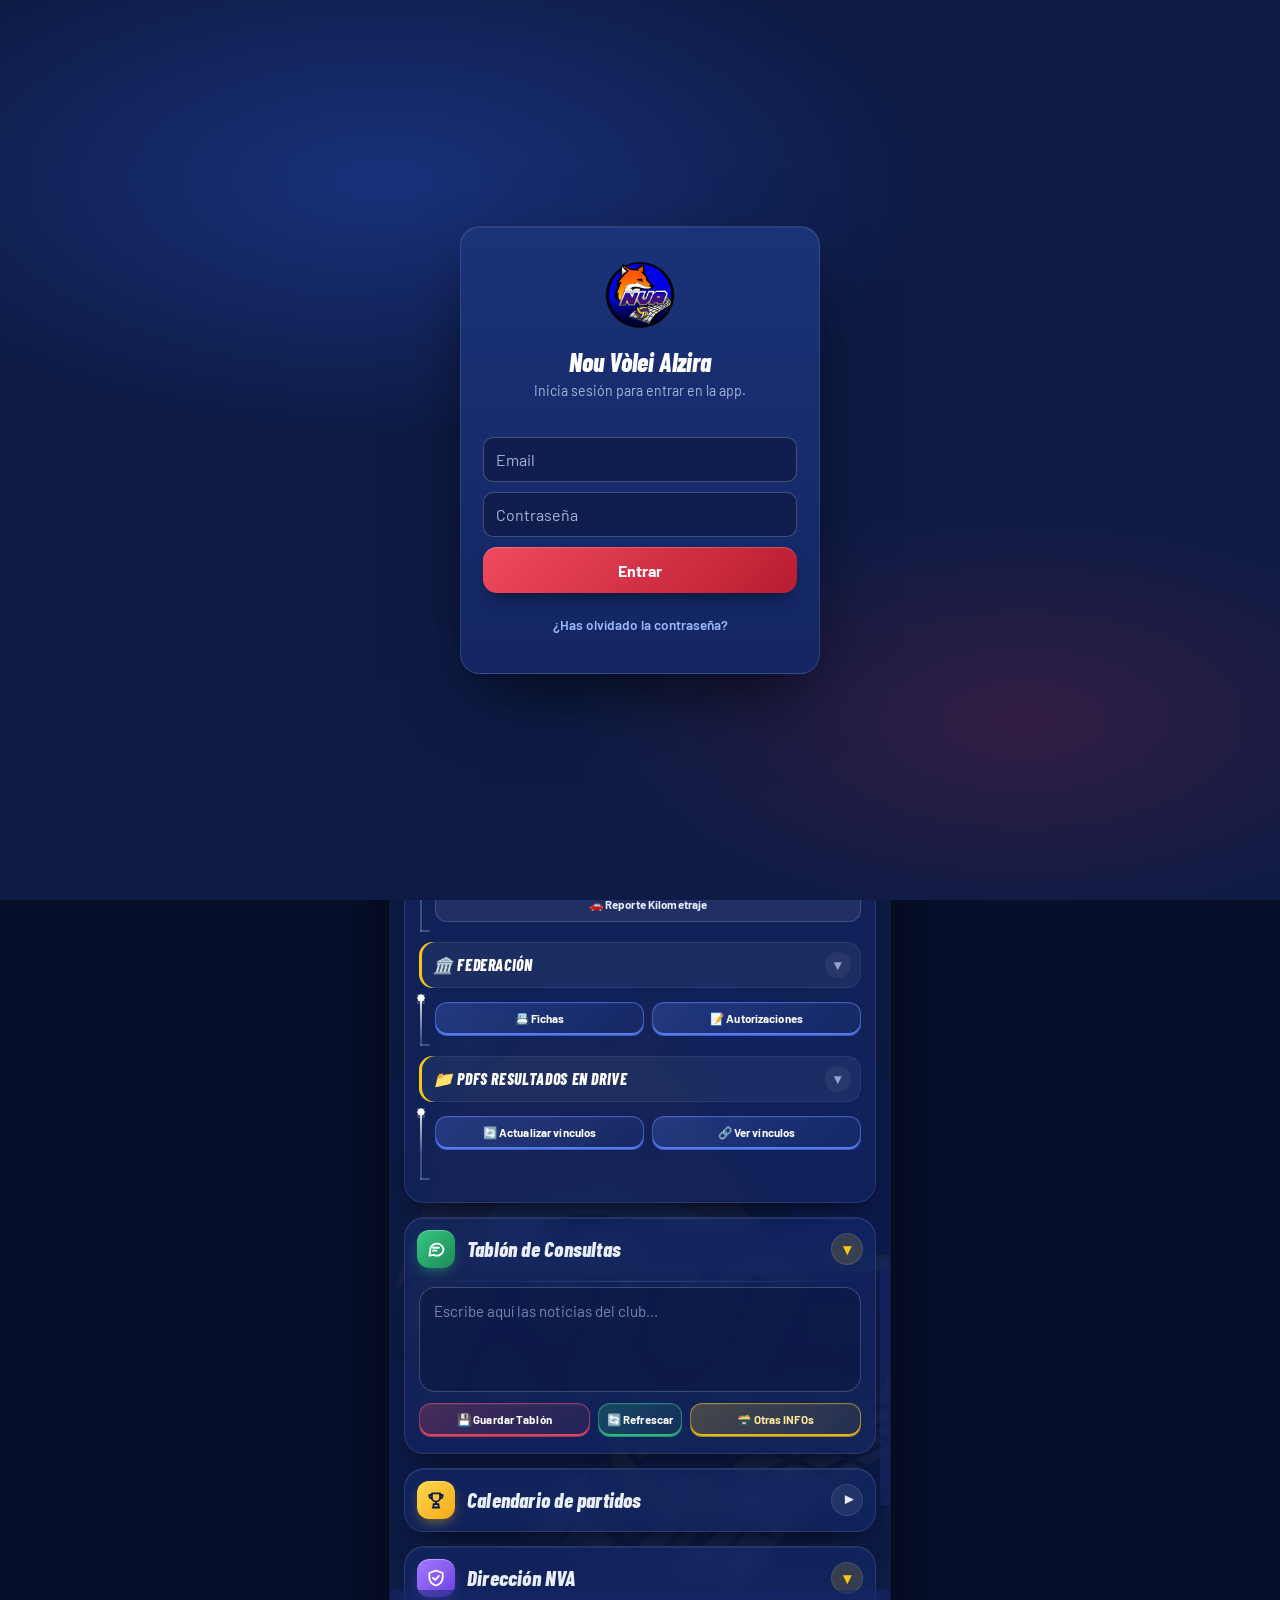
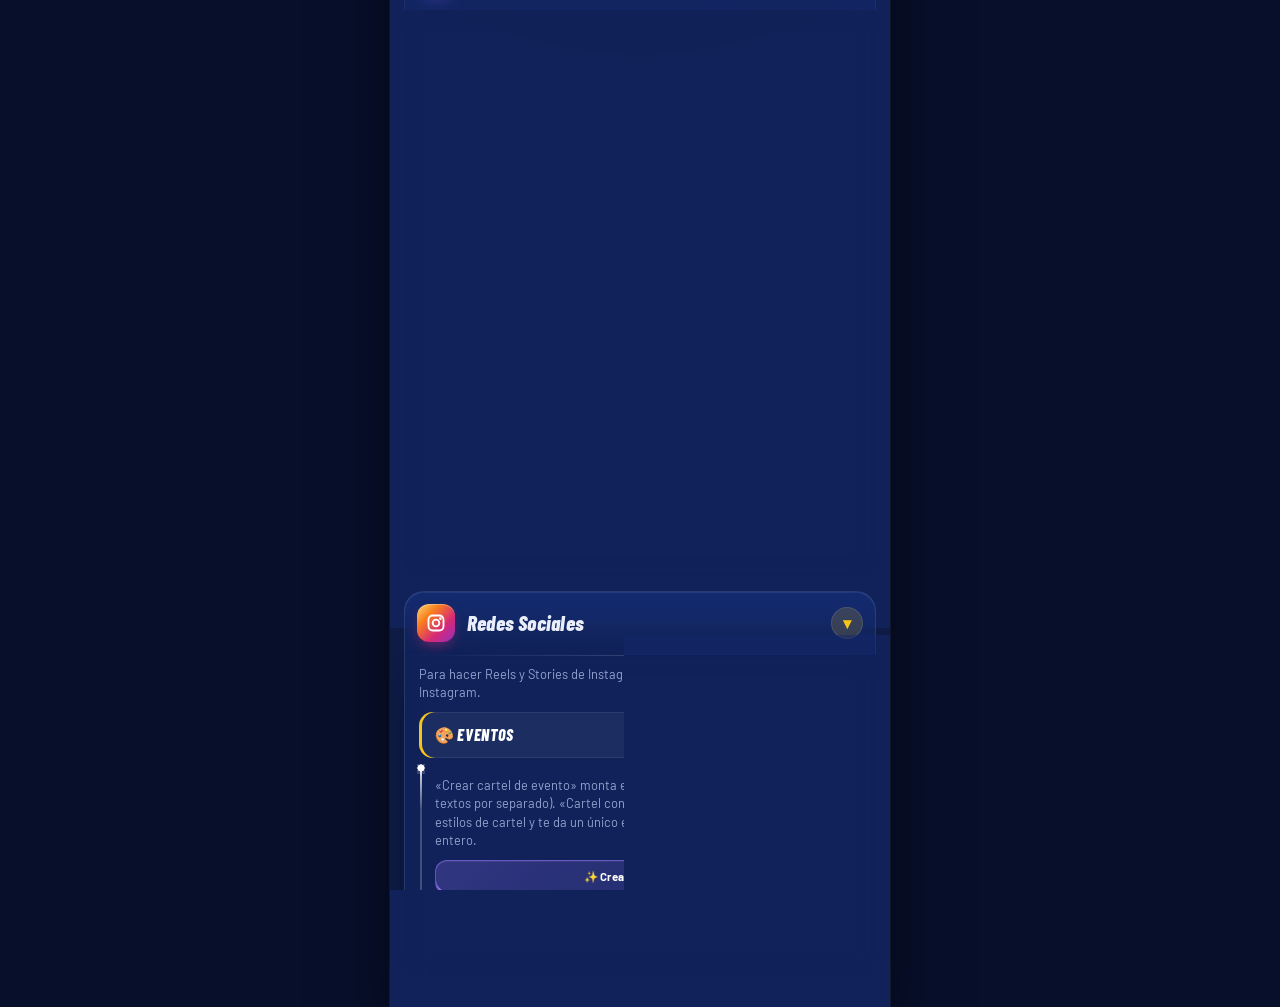
==== commit 86817662: "Botón atrás del móvil: cierra la ventana de arriba, luego vuelve a la pantalla principal y solo sale" ====
--- a/index.html
+++ b/index.html
@@ -312,10 +312,10 @@
          Cada bloque tiene su permiso en Permisos por rol › Página de delegados. ===== -->
     <div id="dlgPagina">
       <div class="dlg-cabecera"><svg class="ico-delegados" viewBox="0 0 24 24" width="18" height="18" fill="none" stroke="currentColor" stroke-width="2" stroke-linecap="round" stroke-linejoin="round" aria-hidden="true"><circle cx="12" cy="7.5" r="3"/><path d="M6.5 20v-1.5a5.5 5.5 0 0 1 11 0V20"/><circle cx="4.8" cy="10" r="2"/><path d="M1.5 19v-.8a3.6 3.6 0 0 1 4.2-3.5"/><circle cx="19.2" cy="10" r="2"/><path d="M22.5 19v-.8a3.6 3.6 0 0 0-4.2-3.5"/></svg> Delegados</div>
-      <div class="section-title section-toggle" id="secHead_dlgcal" role="button" tabindex="0" aria-expanded="true" aria-controls="secBody_dlgcal" onclick="toggleSection('dlgcal')" onkeydown="sectionKey(event,'dlgcal')">Calendario de entrenamientos <span class="sec-arrow">▾</span></div>
+      <div class="section-title section-toggle" id="secHead_dlgcal" role="button" tabindex="0" aria-expanded="true" aria-controls="secBody_dlgcal" onclick="toggleSection('dlgcal')" onkeydown="sectionKey(event,'dlgcal')">Calendario <span class="sec-arrow">▾</span></div>
       <div class="section-body" id="secBody_dlgcal">
         <div class="wk-canvas-wrap">
-          <canvas id="dlgCanvas" class="wk-canvas dlg-canvas" oncontextmenu="return false;" aria-label="Calendario de entrenamientos de tus equipos"></canvas>
+          <canvas id="dlgCanvas" class="wk-canvas dlg-canvas" oncontextmenu="return false;" aria-label="Calendario de tus equipos"></canvas>
           <button class="wk-nav-btn wk-nav-prev" onclick="dlgMove(-1)" aria-label="Semana anterior">‹</button>
           <button class="wk-nav-btn wk-nav-next" onclick="dlgMove(1)" aria-label="Semana siguiente">›</button>
         </div>
@@ -331,6 +331,10 @@
       <div class="section-title section-toggle collapsed" id="secHead_dlgcla" role="button" tabindex="0" aria-expanded="false" aria-controls="secBody_dlgcla" style="margin-top:20px;" onclick="dlgToggleSeccion('dlgcla')" onkeydown="if(event.key==='Enter'||event.key===' '){event.preventDefault();dlgToggleSeccion('dlgcla');}">Clasificación <span class="sec-arrow">▾</span></div>
       <div class="section-body collapsed" id="secBody_dlgcla">
         <div id="dlgClasificacion" class="dlg-clasif"></div>
+      </div>
+      <div class="section-title section-toggle collapsed" id="secHead_dlgcua" role="button" tabindex="0" aria-expanded="false" aria-controls="secBody_dlgcua" style="margin-top:20px;" onclick="dlgToggleSeccion('dlgcua')" onkeydown="if(event.key==='Enter'||event.key===' '){event.preventDefault();dlgToggleSeccion('dlgcua');}">Cuadrante <span class="sec-arrow">▾</span></div>
+      <div class="section-body collapsed" id="secBody_dlgcua">
+        <div id="dlgCuadrante" class="dlg-cuadrante"></div>
       </div>
     </div>
   </div>
@@ -1046,6 +1050,7 @@
 <script src="registro.js" defer></script>
 <script src="avisos.js" defer></script>
 <script src="anulaciones.js" defer></script>
+<script src="tarjeta-partido.js" defer></script>
 <script src="delegados.js" defer></script>
 <script src="supabase/functions/_shared/lectura-calendarios.js" defer></script>
 <script src="supabase/functions/_shared/pdf-resultados.js" defer></script>
@@ -1067,52 +1072,8 @@
 <script src="eventos-cartel.js" defer></script>
 
 
-<!-- Botón ATRÁS: vuelve a la pantalla principal y, ya en ella, dos pulsaciones seguidas mandan la app a segundo plano -->
-<script>
-(function () {
-  var st = history.state || {};
-  if (st.nva === "root") {
-    history.pushState({ nva: "guard" }, "");
-  } else if (st.nva !== "guard") {
-    history.replaceState({ nva: "root" }, "");
-    history.pushState({ nva: "guard" }, "");
-  }
-
-  function pantallaActiva() {
-    var a = document.querySelector(".screen.active");
-    return a ? a.id : "screenCoachTeam";
-  }
-
-  // Una web no puede cerrarse ni minimizarse por código. En la pantalla principal,
-  // la primera pulsación de ATRÁS quita (sin mostrar nada) el control de ATRÁS durante
-  // unos segundos: si se vuelve a pulsar, la gestiona el sistema y manda la app a
-  // segundo plano. Si no se pulsa, el control se vuelve a activar.
-  var VENTANA_SALIR_MS = 2500, temporizador = null;
-  function rearmar() {
-    temporizador = null;
-    var st = history.state || {};
-    if (st.nva === "root") history.pushState({ nva: "guard" }, "");
-    window.addEventListener("popstate", onPop);
-  }
-
-  function onPop(e) {
-    if (!e.state || e.state.nva !== "root") return;
-
-    var modal = document.querySelector(".modal-backdrop.active");
-    if (modal) { history.pushState({ nva: "guard" }, ""); modal.classList.remove("active"); return; }
-    if (pantallaActiva() !== "screenCoachTeam") {
-      history.pushState({ nva: "guard" }, "");
-      if (typeof goBack === "function") goBack();
-      return;
-    }
-    // Pantalla principal: primera pulsación. Se queda en la entrada inicial sin control.
-    window.removeEventListener("popstate", onPop);
-    if (temporizador) clearTimeout(temporizador);
-    temporizador = setTimeout(rearmar, VENTANA_SALIR_MS);
-  }
-  window.addEventListener("popstate", onPop);
-})();
-</script>
+<!-- Botón ATRÁS del móvil: cierra la ventana abierta, luego vuelve atrás; solo sale de la app desde la pantalla principal -->
+<script src="atras.js" defer></script>
 
 <!-- Registro del Service Worker (PWA) -->
 <script>
--- a/sistema.css
+++ b/sistema.css
@@ -971,15 +971,37 @@
 html:not(.modo-delegados) #dlgPagina { display: none !important; }
 html.modo-delegados #screenCoachTeam > :not(#dlgPagina) { display: none !important; }
 .dlg-cabecera {
-  font-family: var(--font-display); font-size: 0.78rem; font-weight: 700;
-  letter-spacing: 0.14em; text-transform: uppercase; color: var(--txt-2);
-  text-align: center; margin: 2px 0 10px;
-}
+  font-family: var(--font-display); font-size: 1.55rem; font-weight: 800; font-style: italic;
+  letter-spacing: 0.16em; text-transform: uppercase; color: #fff;
+  text-align: center; margin: 6px 0 16px;
+  display: flex; align-items: center; justify-content: center; gap: 10px;
+  /* resplandor azul que late despacio */
+  text-shadow: 0 0 8px rgba(140, 180, 255, 0.9), 0 0 20px rgba(79, 123, 255, 0.65), 0 2px 0 rgba(0, 10, 50, 0.6);
+  animation: dlgBrillo 3.5s ease-in-out infinite;
+}
+.dlg-cabecera svg {
+  width: 30px; height: 30px; color: #fde68a; flex: none;
+  filter: drop-shadow(0 0 6px rgba(250, 204, 21, 0.75));
+}
+@keyframes dlgBrillo {
+  0%, 100% { text-shadow: 0 0 8px rgba(140, 180, 255, 0.9), 0 0 20px rgba(79, 123, 255, 0.65), 0 2px 0 rgba(0, 10, 50, 0.6); }
+  50% { text-shadow: 0 0 12px rgba(190, 215, 255, 1), 0 0 34px rgba(79, 123, 255, 0.9), 0 2px 0 rgba(0, 10, 50, 0.6); }
+}
+@media (prefers-reduced-motion: reduce) { .dlg-cabecera { animation: none; } }
 #dlgPagina .section-title { margin-top: 0; }
 .dlg-canvas { cursor: pointer; }
 .dlg-ficha-equipo { font-size: 1.1em; margin-bottom: 0.35em; }
 .dlg-ficha-hora { color: var(--txt-1); font-weight: 700; }
-.dlg-ficha-sets { color: var(--txt-2); font-size: 0.85em; margin-top: 0.35em; }
+.dlg-ficha-marcador { display: flex; align-items: center; flex-wrap: wrap; gap: 6px 10px; margin: 0.45em 0; }
+.dlg-ficha-pastilla {
+  display: inline-block; padding: 3px 14px; border-radius: 999px;
+  font-family: var(--font-display); font-size: 1.45em; font-weight: 800; line-height: 1.15; color: #0b1640;
+  background: linear-gradient(135deg, #fde68a, #facc15); box-shadow: 0 0 12px rgba(250, 204, 21, 0.45);
+}
+.dlg-ficha-pastilla.vs { font-size: 1em; color: var(--txt-1); background: rgba(255, 255, 255, 0.1); box-shadow: none; letter-spacing: .08em; }
+.dlg-ficha-sets { color: var(--txt-2); font-size: 0.85em; font-weight: 600; }
+.dlg-ficha-mapa { color: inherit; text-decoration: underline; text-decoration-color: rgba(255, 255, 255, 0.35); text-underline-offset: 3px; }
+.nva-dlg-botones .dlg-btn-whatsapp { background: #1fa855; border-color: #25d366; color: #fff; font-weight: 700; }
 .dlg-ficha-anulado { margin: 0.65em 0 0; }
 .dlg-vacio { color: var(--txt-2); font-size: 0.85rem; text-align: center; margin: 6px 0; }
 .dlg-anulados { margin-top: 10px; font-size: 0.82rem; color: var(--txt-1); }
@@ -1072,4 +1094,38 @@
 
 /* Iconos dibujados del botón y la cabecera de la página de delegados */
 #btnPaginaDelegados svg { display: block; margin: auto; }
-.dlg-cabecera svg { vertical-align: -3px; margin-right: 4px; }
+
+/* Página de delegados › Cuadrante (PDF «Partidos y Resultados») */
+#secHead_dlgcua {
+  --nv-acc: linear-gradient(135deg, #F0607A, #B8283F);
+  --nv-glow: rgba(240, 96, 122, 0.5);
+  --nv-ico: url("data:image/svg+xml,%3Csvg xmlns='http://www.w3.org/2000/svg' viewBox='0 0 24 24' fill='none' stroke='white' stroke-width='2.2' stroke-linecap='round' stroke-linejoin='round'%3E%3Cpath d='M14 3H7a2 2 0 0 0-2 2v14a2 2 0 0 0 2 2h10a2 2 0 0 0 2-2V8z'/%3E%3Cpath d='M14 3v5h5M9 13h6M9 17h6'/%3E%3C/svg%3E");
+}
+.dlg-cua-vista {
+  position: relative; display: block; width: 100%; padding: 0; border: 1px solid var(--borde); border-radius: 12px;
+  overflow: hidden; background: #fff; cursor: zoom-in; max-height: 420px;
+}
+.dlg-cua-vista img { display: block; width: 100%; height: auto; }
+.dlg-cua-lupa {
+  position: absolute; left: 50%; bottom: 10px; transform: translateX(-50%);
+  padding: 5px 12px; border-radius: 999px; font-size: 0.75rem; font-weight: 700; white-space: nowrap;
+  color: #fff; background: rgba(6, 18, 60, 0.82); box-shadow: 0 2px 10px rgba(0, 0, 0, 0.35);
+}
+.dlg-cua-botones, .dlg-visor-pie { display: flex; gap: 8px; margin-top: 10px; }
+.dlg-cua-btn { flex: 1; margin: 0 !important; min-width: 0; padding: 10px 6px !important; font-size: 0.82rem !important; }
+.dlg-visor { position: fixed; inset: 0; z-index: 120; display: flex; flex-direction: column; background: #070f2e; }
+.dlg-visor-barra { display: flex; align-items: center; gap: 6px; padding: 10px 12px; padding-top: max(10px, env(safe-area-inset-top)); border-bottom: 1px solid var(--borde); }
+.dlg-visor-tit { flex: 1; min-width: 0; font-weight: 700; color: #fff; overflow: hidden; text-overflow: ellipsis; white-space: nowrap; }
+.dlg-visor-pct { min-width: 46px; text-align: center; font-size: 0.8rem; color: var(--txt-2); font-variant-numeric: tabular-nums; }
+.dlg-visor-b {
+  width: 38px; height: 38px; border-radius: 10px; border: 1px solid var(--borde); background: rgba(255, 255, 255, 0.08);
+  color: #fff; font-size: 1.2rem; font-weight: 700; line-height: 1; cursor: pointer;
+}
+.dlg-visor-x { margin-left: 4px; }
+.dlg-visor-zona { flex: 1; overflow: auto; -webkit-overflow-scrolling: touch; touch-action: pan-x pan-y; padding: 10px; }
+.dlg-visor-hojas { width: 100%; margin: 0 auto; }
+.dlg-visor-hojas img { display: block; width: 100%; height: auto; margin-bottom: 10px; border-radius: 4px; background: #fff; user-select: none; -webkit-user-select: none; }
+.dlg-visor-pie { margin: 0; padding: 10px 12px; padding-bottom: max(10px, env(safe-area-inset-bottom)); border-top: 1px solid var(--borde); }
+
+/* Página de delegados: «Enviar al grupo» mientras se crea la imagen */
+.nva-dlg-si.dlg-btn-espera { opacity: .6; cursor: progress; }
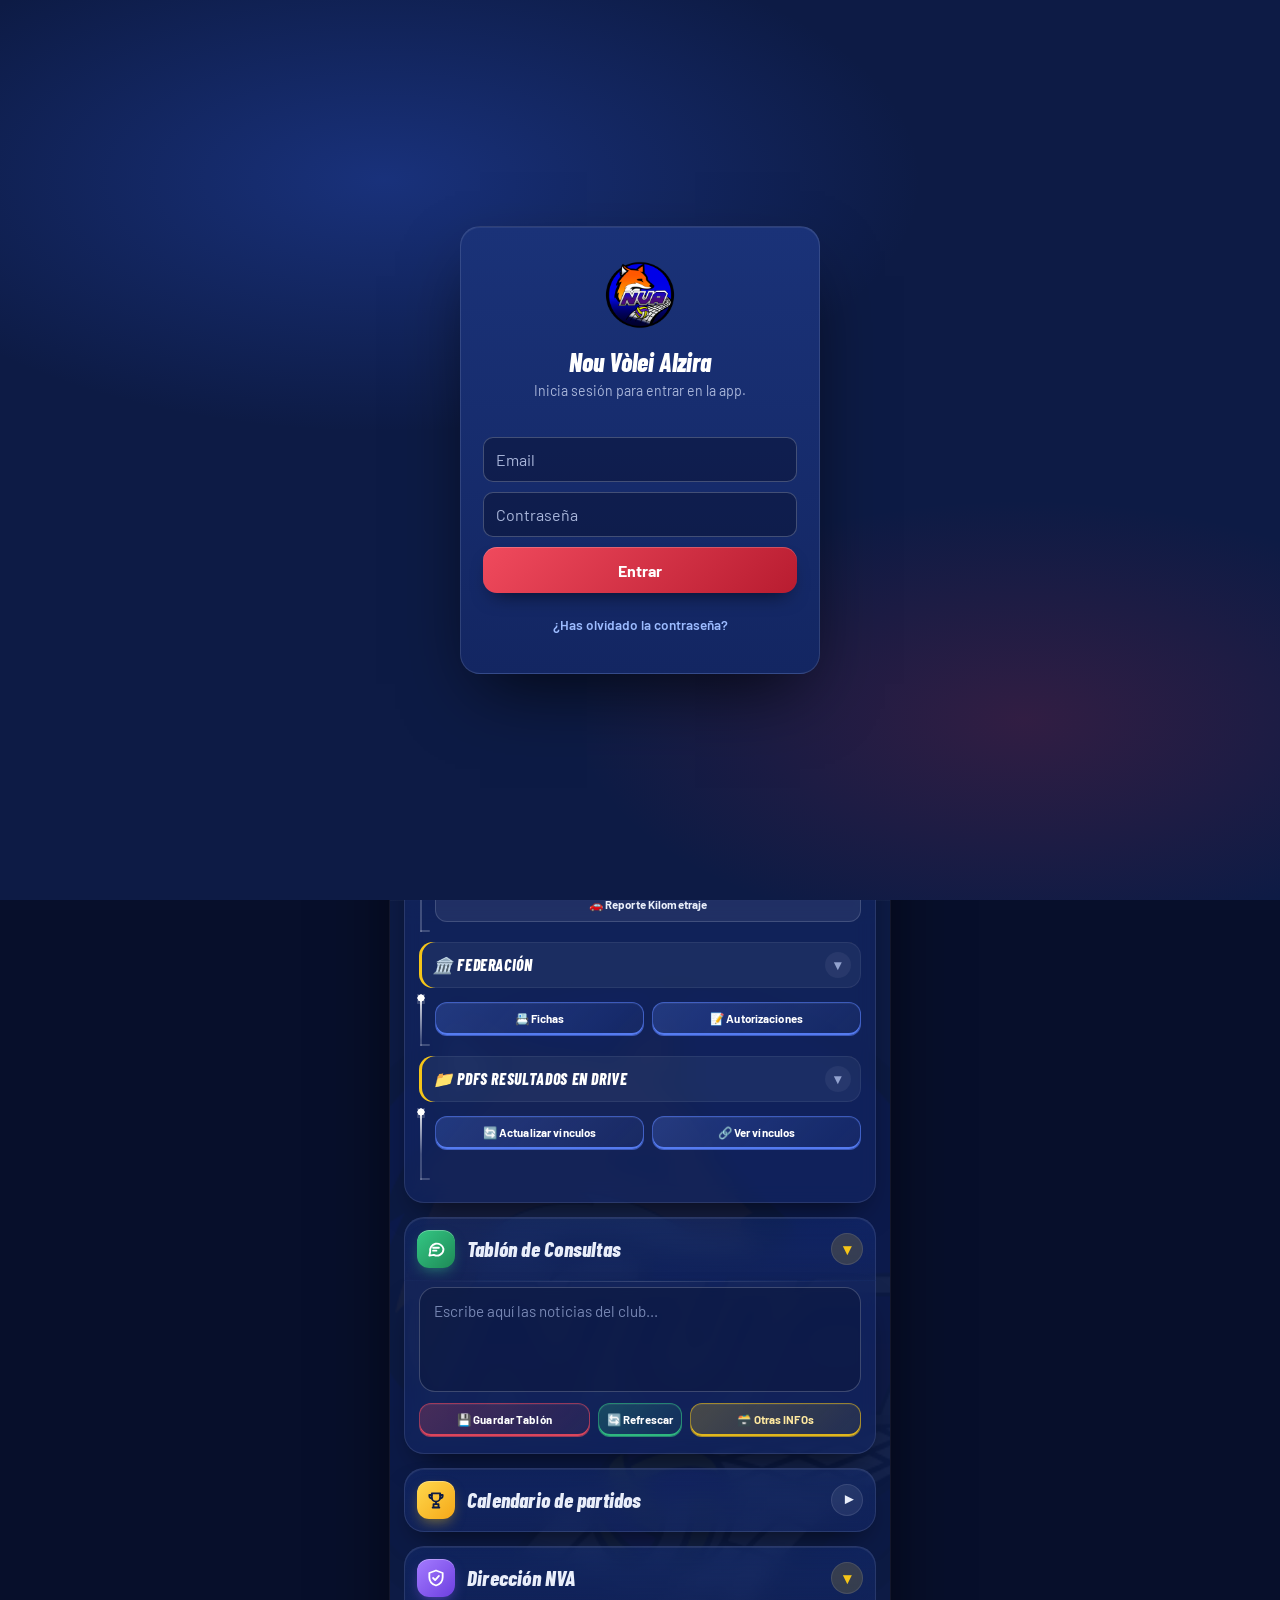
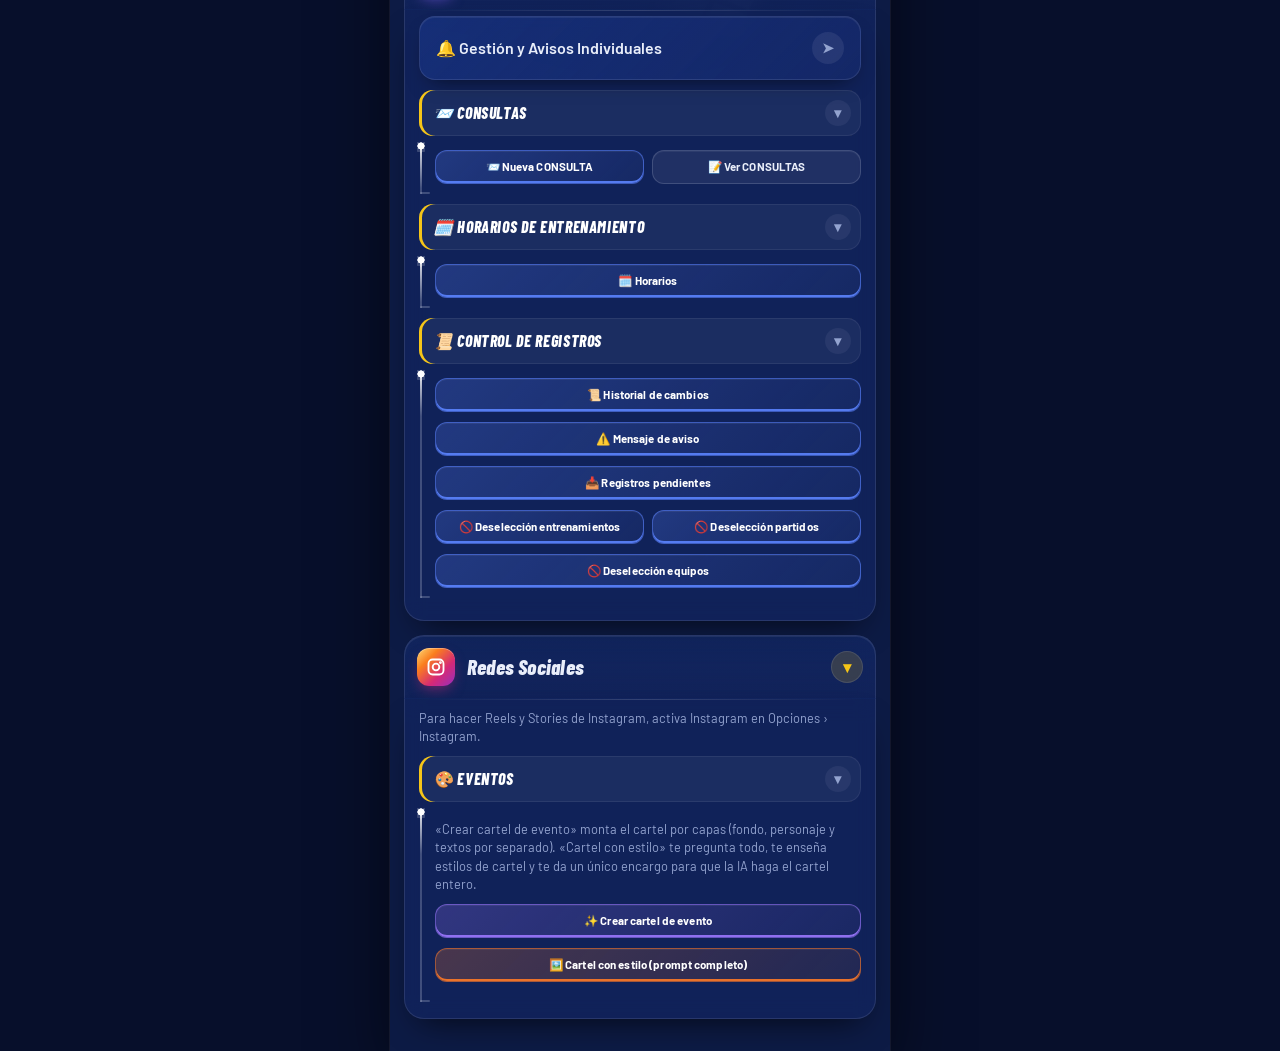
==== commit 92e105cc: "Control de registros: botón «Registros pendientes» con las propuestas y Aceptar/Rechazar en cada una" ====
--- a/index.html
+++ b/index.html
@@ -247,6 +247,7 @@
     <div class="cp-sub-body" id="nvSub_registros">
     <button class="btn-pdf-mode2" style="margin-bottom:10px;" onclick="openHistorial()">📜 Historial de cambios</button>
     <button class="btn-pdf-mode2" style="margin-bottom:10px;" onclick="openAvisos()">⚠️ Mensaje de aviso</button>
+    <button class="btn-pdf-mode2" style="margin-bottom:10px;" onclick="openRegistrosPendientes()">📥 Registros pendientes</button>
     <div style="display:flex; gap:8px; margin-bottom:10px;">
       <button class="btn-pdf-mode2" id="btnDeselEntrenos" style="flex:1; min-width:0; margin-bottom:0;" onclick="nvaDeselEntrenos()">🚫 Deselección entrenamientos</button>
       <button class="btn-pdf-mode2" style="flex:1; min-width:0; margin-bottom:0;" onclick="openDeselPartidos()">🚫 Deselección partidos</button>
--- a/sistema.css
+++ b/sistema.css
@@ -766,7 +766,7 @@
 .nva-dlg-campo { width: 100%; box-sizing: border-box; font-size: 1rem; }
 .nva-dlg-botones { margin-top: 2px; }
 .nva-dlg-botones .cp-modal-btn { min-height: 40px; font-size: 0.85rem; }
-.nva-dlg-opciones { display: flex; flex-direction: column; gap: 8px; }
+.nva-dlg-opciones { display: flex; flex-direction: column; gap: 8px; max-height: 55vh; overflow-y: auto; overscroll-behavior: contain; padding: 1px; }
 .nva-dlg-opcion {
   display: flex; align-items: center; gap: 10px; width: 100%;
   min-height: 46px; padding: 10px 14px; text-align: left;
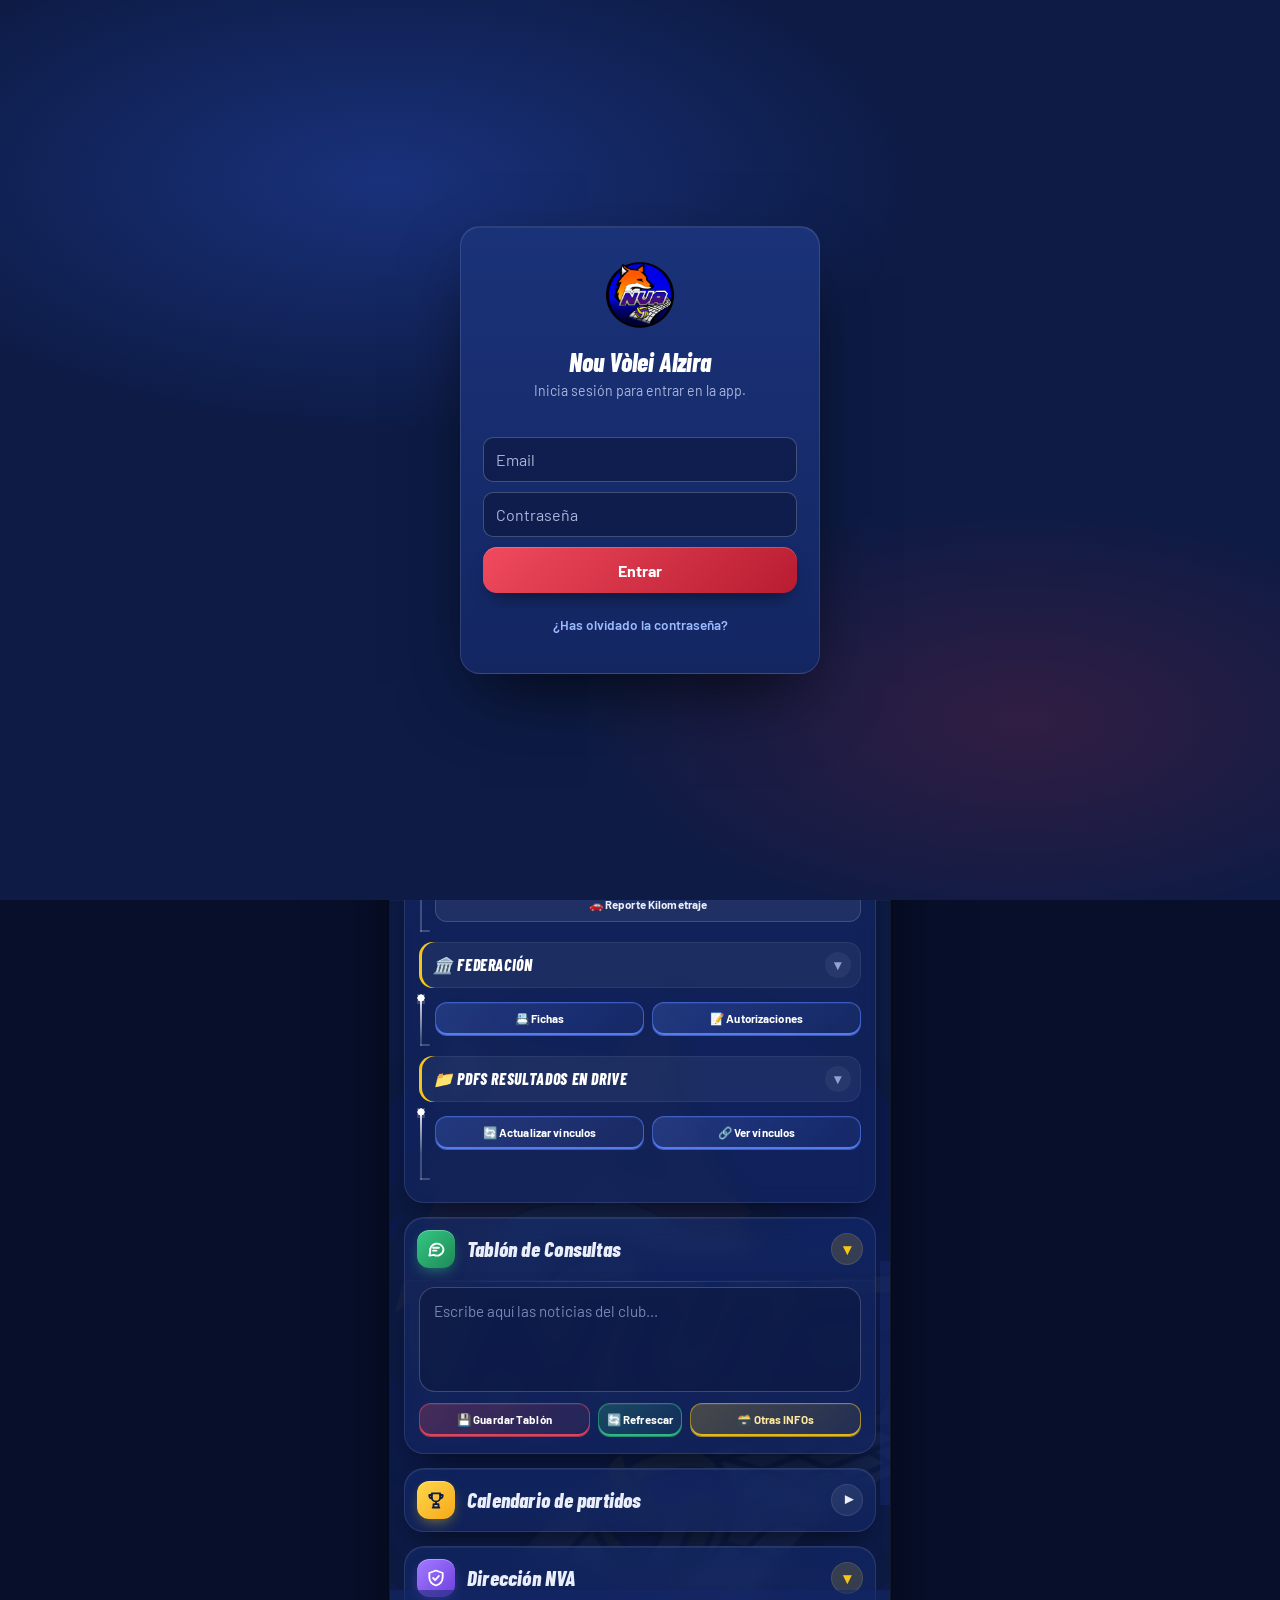
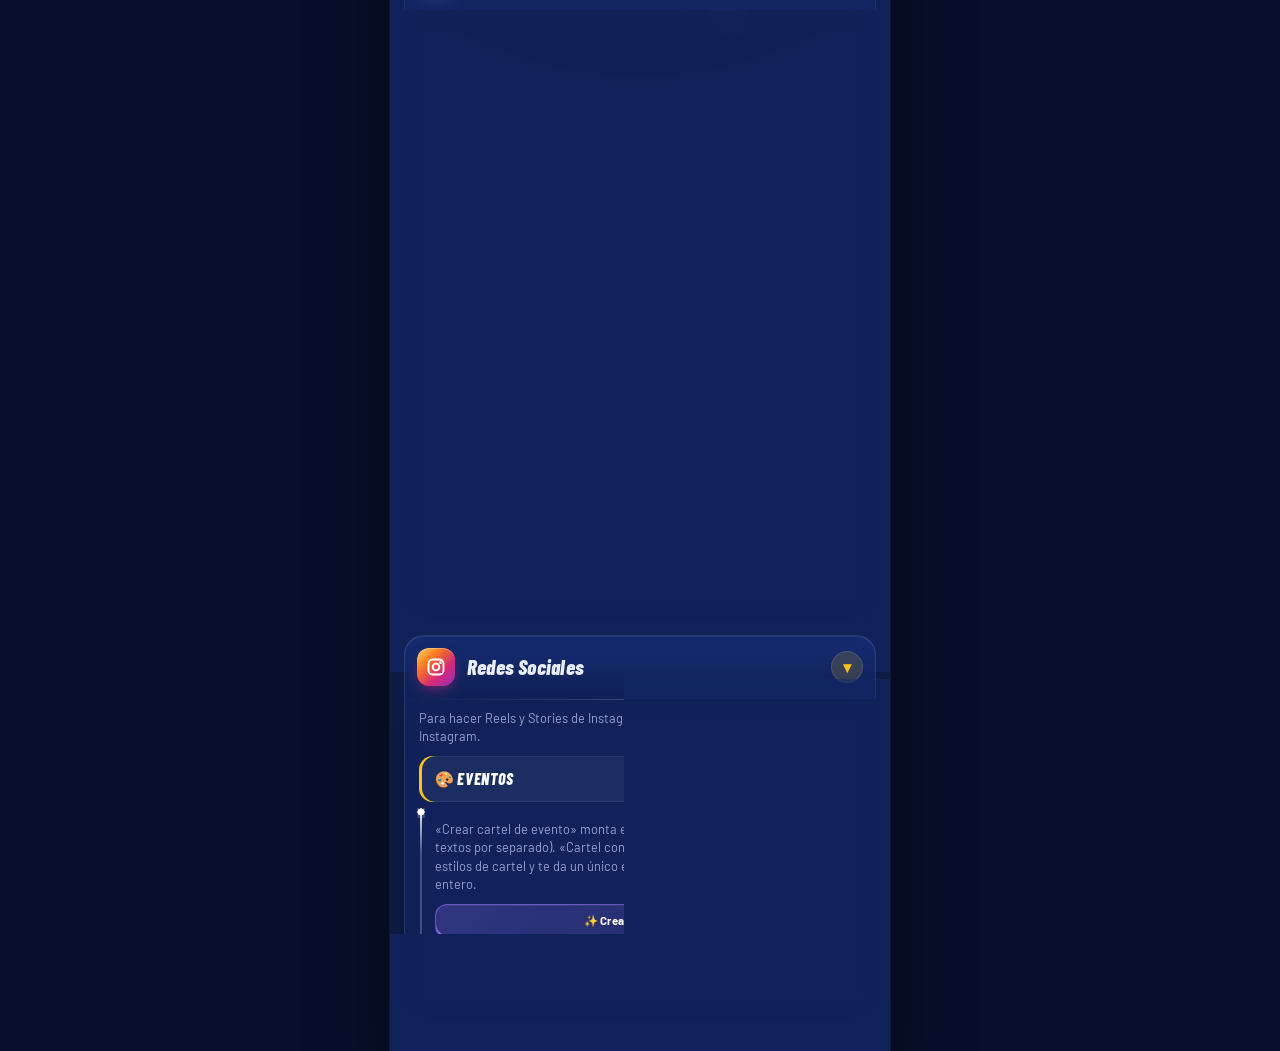
==== commit 5045389d: "Avisos Individuales: botón «Carga automática» que pone un aviso a los jugadores/as de un Excel Co-Au" ====
--- a/index.html
+++ b/index.html
@@ -461,6 +461,30 @@
     </div>
   </div>
 
+  <!-- VENTANA «Carga automática» de avisos desde un Excel (Nombre, Apellidos, Equipos) -->
+  <div class="modal-backdrop" id="modalCargaAvisos">
+    <div class="modal-box" style="max-width: 360px;">
+      <div class="modal-header">
+        <div class="modal-title">Carga automática</div>
+        <button class="btn-close-modal" onclick="caCerrar()">✕</button>
+      </div>
+      <button class="btn-pdf-mode2" id="caBtnExcel" style="margin-bottom:6px;" onclick="caElegirExcel()">📎 Adjuntar Excel</button>
+      <div id="caEstado" class="ca-estado">Columnas: Nombre, Apellidos y Equipos.</div>
+      <input type="file" id="caExcelInput" accept=".xlsx,.xls,application/vnd.openxmlformats-officedocument.spreadsheetml.sheet,application/vnd.ms-excel" style="display:none" onchange="caLeerExcel(this)">
+      <input type="text" id="caMotivoInput" class="app-input" value="NO PAGADO" style="margin-bottom: 8px; font-weight:bold; color:#ef4444;">
+
+      <div style="font-size:0.75rem; color:#64748b; text-align:center; font-weight:600;">Selecciona un color de aviso:</div>
+      <div class="color-picker-container" id="caColorPicker">
+        <div class="color-circle selected" data-color="#ef4444" style="background:#ef4444;" title="Rojo"></div>
+        <div class="color-circle" data-color="#0284c7" style="background:#0284c7;" title="Azul"></div>
+        <div class="color-circle" data-color="#22c55e" style="background:#22c55e;" title="Verde"></div>
+        <div class="color-circle" data-color="#eab308" style="background:#eab308;" title="Amarillo"></div>
+      </div>
+
+      <button class="btn-save-session" onclick="caGuardar()">💾 Guardar Motivo</button>
+    </div>
+  </div>
+
   <!-- VENTANA «Otras INFOs»: botones de información e instrucciones -->
   <div class="modal-backdrop" id="modalOtros" onclick="if(event.target===this)closeOtros()">
     <div class="modal-box otros-box">
@@ -832,9 +856,8 @@
         </div>
 
         <div class="config-section">
-          <div class="config-subtitle">Asignar Equipos a Entrenador</div>
-          <select id="selectCoachAssign" class="app-select" style="margin-bottom: 6px;" onchange="renderCoachAssignments()"></select>
-          <div id="coachTeamsCheckboxes" style="display: flex; flex-direction: column; gap: 4px; background: white; padding: 8px; border-radius: 6px; border: 1px solid var(--gray-border);"></div>
+          <div class="config-subtitle" id="coachAssignTitle">Asignar Equipos a Entrenador</div>
+          <div id="coachTeamsCheckboxes" class="asig-equipos" hidden style="display: flex; flex-direction: column; gap: 4px; background: white; padding: 8px; border-radius: 6px; border: 1px solid var(--gray-border);"></div>
         </div>
 
         <div class="config-section">
@@ -844,9 +867,8 @@
         </div>
 
         <div class="config-section" id="grpDelegadoAssign" hidden>
-          <div class="config-subtitle">Asignar Equipos a Delegado</div>
-          <select id="selectDelegadoAssign" class="app-select" style="margin-bottom: 6px;" onchange="renderDelegadoAssignments()"></select>
-          <div id="delegadoTeamsCheckboxes" style="display: flex; flex-direction: column; gap: 4px; background: white; padding: 8px; border-radius: 6px; border: 1px solid var(--gray-border);"></div>
+          <div class="config-subtitle" id="delegadoAssignTitle">Asignar Equipos a Delegado</div>
+          <div id="delegadoTeamsCheckboxes" class="asig-equipos" hidden style="display: flex; flex-direction: column; gap: 4px; background: white; padding: 8px; border-radius: 6px; border: 1px solid var(--gray-border);"></div>
         </div>
       </div>
 
@@ -1058,6 +1080,7 @@
 <script src="calendario-partidos.js" defer></script>
 <script src="escudos.js" defer></script>
 <script src="importar-datos.js" defer></script>
+<script src="carga-avisos.js" defer></script>
 <script src="partidos-semana.js" defer></script>
 <script src="calendario-ics.js" defer></script>
 <script src="cuadrante-pdf.js" defer></script>
--- a/sistema.css
+++ b/sistema.css
@@ -1129,3 +1129,25 @@
 
 /* Página de delegados: «Enviar al grupo» mientras se crea la imagen */
 .nva-dlg-si.dlg-btn-espera { opacity: .6; cursor: progress; }
+
+/* Opciones › Entrenadores y equipos: se elige el entrenador/delegado tocando su fila
+   (punto dorado = elegido); la sección «Asignar» solo muestra equipos si hay uno elegido. */
+.asig-equipos[hidden] { display: none !important; }
+button.asig-fila {
+  width: 100%; display: flex; align-items: center; justify-content: space-between; gap: 10px;
+  text-align: left; font: inherit; cursor: pointer; flex: none;
+  transition: border-color 150ms ease, background-color 150ms ease;
+}
+.asig-punto {
+  flex: none; width: 14px; height: 14px; border-radius: 50%;
+  border: 2px solid rgba(245, 197, 24, 0.55); transition: background-color 150ms ease, box-shadow 150ms ease;
+}
+button.asig-fila.asig-sel { border-color: var(--balon); background: rgba(245, 197, 24, 0.12); }
+button.asig-fila.asig-sel .asig-punto { background: var(--balon); border-color: var(--balon); box-shadow: 0 0 8px rgba(245, 197, 24, 0.7); }
+@media (hover: hover) and (pointer: fine) { button.asig-fila:hover { border-color: rgba(245, 197, 24, 0.5); } }
+
+/* Gestión y Avisos Individuales › «Carga automática» (carga-avisos.js) */
+.team-btn.ca-btn { border: 2px solid var(--balon); font-weight: 800; }
+.ca-estado { font-size: 0.78rem; color: #94a3b8; text-align: center; margin: 0 0 10px; line-height: 1.35; }
+.ca-estado.ca-ok { color: #4ade80; }
+.ca-estado.ca-mal { color: #f87171; }
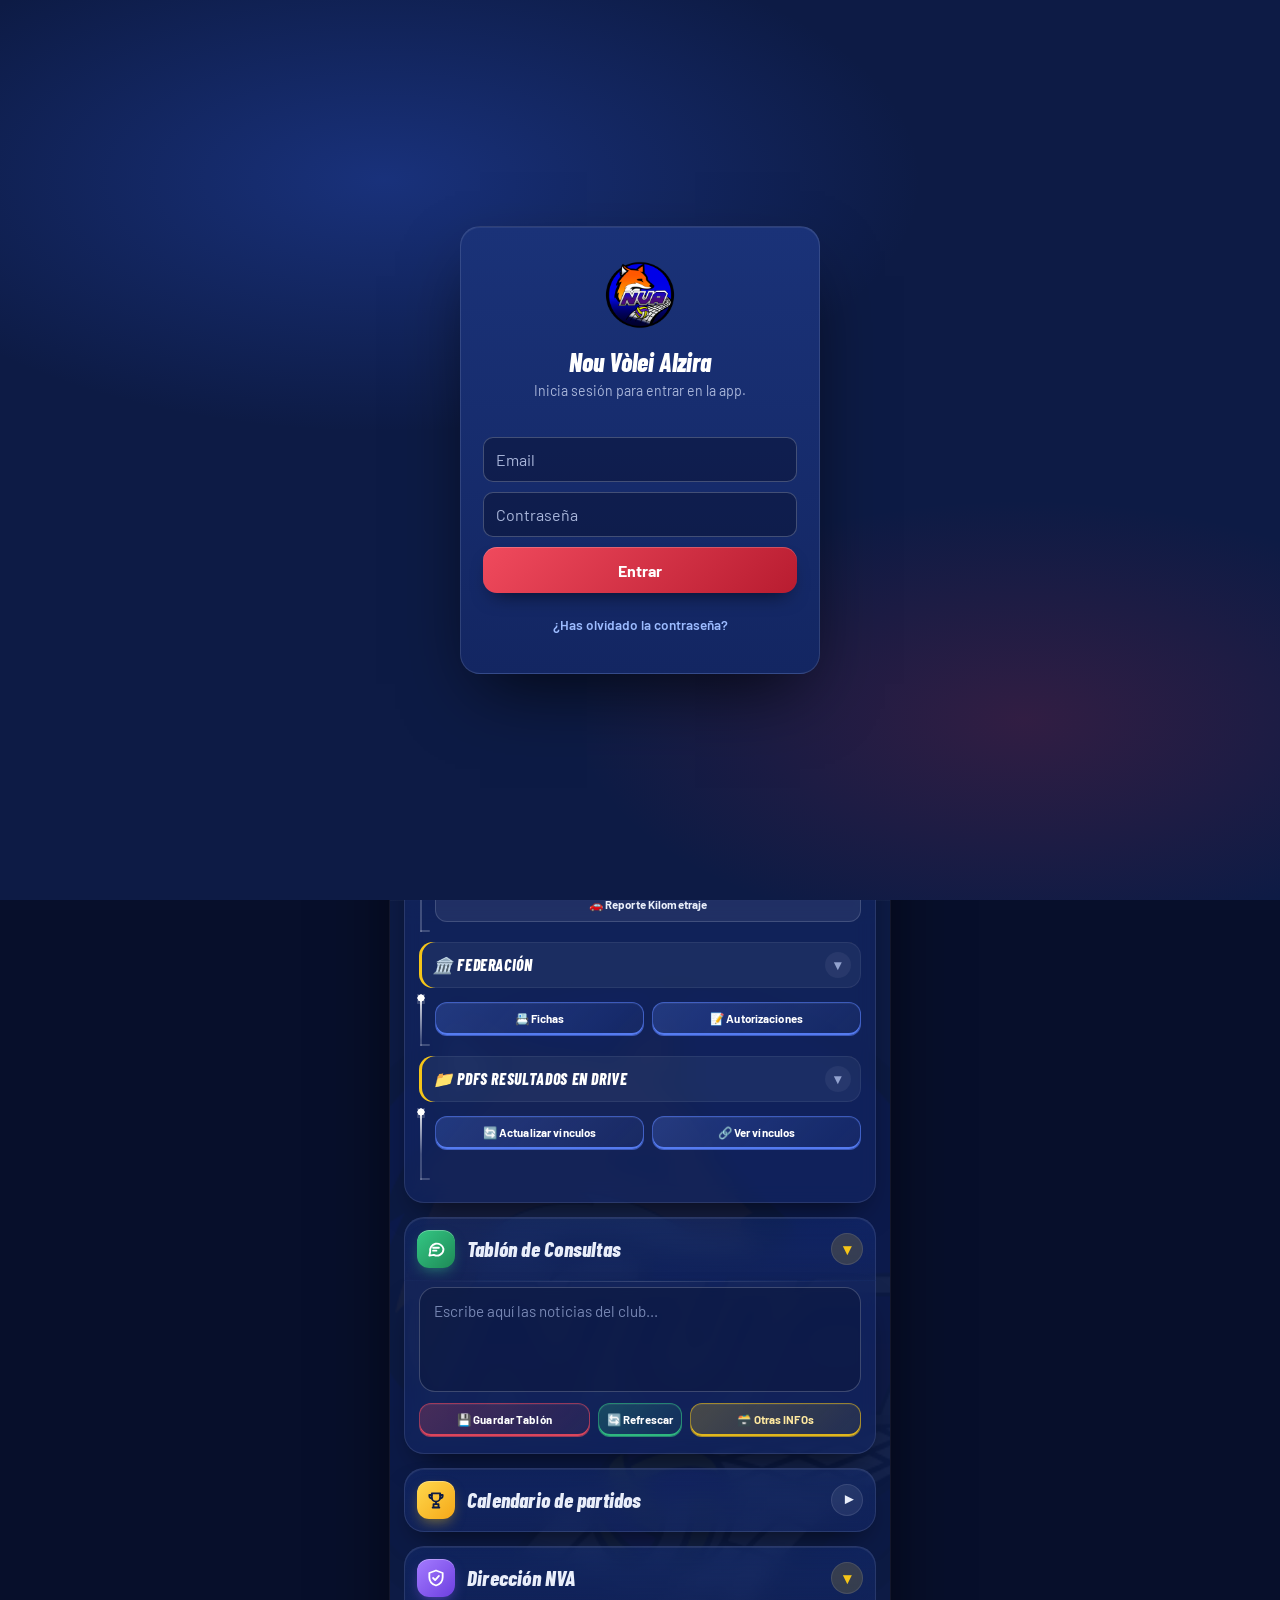
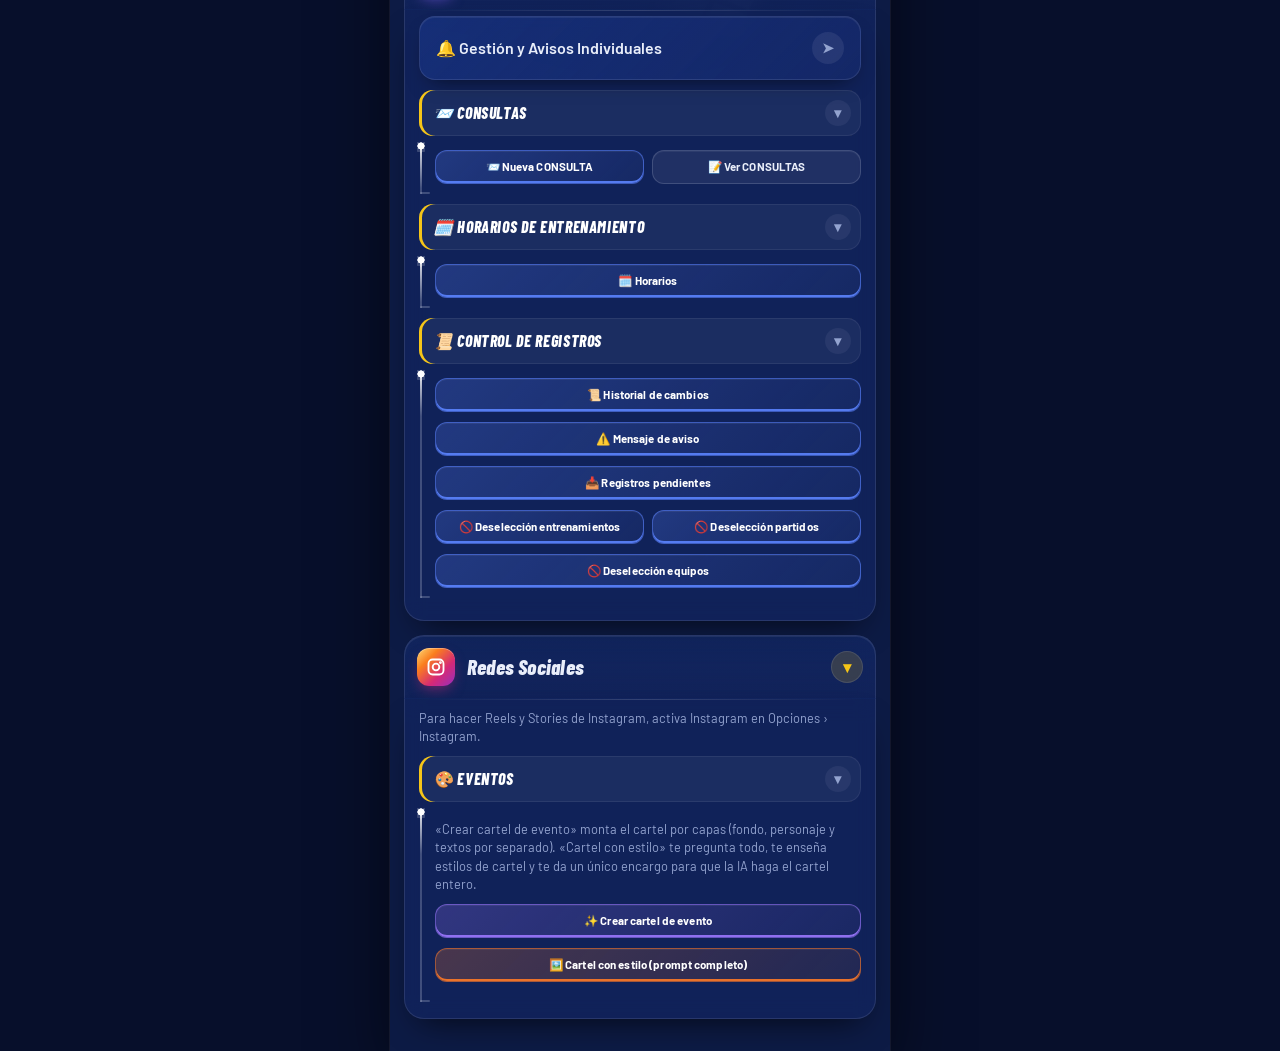
==== commit 17ca6c83: "Redes Sociales: nueva sección Carrusel y fuera la opción Diapositivas de los reels (SW v244) Co-Auth" ====
--- a/index.html
+++ b/index.html
@@ -278,6 +278,25 @@
         <div class="cp-sub-head ig-pub-head collapsed" id="igSubHead_reelsPub" role="button" tabindex="0" aria-expanded="false" onclick="igToggleSub('reelsPub')" onkeydown="if(event.key==='Enter'||event.key===' '){event.preventDefault();igToggleSub('reelsPub');}" >✅ Publicados <span class="sec-arrow">▾</span></div>
         <div class="cp-sub-body ig-pub-body collapsed" id="igSub_reelsPub">
         <div id="igReelsPub"></div>
+        </div>
+        </div>
+
+
+        <div class="cp-sub-head" id="igSubHead_carrusel" role="button" tabindex="0" aria-expanded="true" onclick="igToggleSub('carrusel')" onkeydown="if(event.key==='Enter'||event.key===' '){event.preventDefault();igToggleSub('carrusel');}">🖼️ Carrusel <span class="sec-arrow">▾</span></div>
+        <div class="cp-sub-body" id="igSub_carrusel">
+        <p class="ig-info">Carrusel de diapositivas (fotos que se pasan con el dedo, sin vídeo ni música). Nada se publica hasta que una persona lo revisa y pulsa «Confirmar y publicar».</p>
+        <div style="display:flex; gap:6px; align-items:stretch; margin-bottom:10px;">
+          <div style="flex:1; min-width:0; display:flex; gap:6px;">
+            <button class="btn-save-session" style="margin:0; flex:1 1 auto; min-width:0; padding:10px 2px; white-space:nowrap; font-size:0.78em; letter-spacing:0;" onclick="igReelsGenerar('resultados', 'carrusel')">🏆 Resultados</button>
+            <button class="btn-save-session" style="margin:0; flex:1 1 auto; min-width:0; padding:10px 2px; white-space:nowrap; font-size:0.78em; letter-spacing:0; background:var(--azul-primary);" onclick="igReelsGenerar('proximos', 'carrusel')">📅 Partidos</button>
+            <button class="btn-save-session" style="margin:0; flex:1 1 auto; min-width:0; padding:10px 2px; white-space:nowrap; font-size:0.78em; letter-spacing:0; background:var(--btn-fondoVerde);" onclick="igReelsGenerar('evento', 'carrusel')">📸 Manual</button>
+          </div>
+          <button class="btn-save-session" style="margin:0; width:44px; flex:none; padding:10px 0; background:#2563eb;" onclick="igReelsCargar()" title="Refrescar borradores" aria-label="Refrescar borradores"><svg viewBox="0 0 24 24" width="20" height="20" fill="none" stroke="#fff" stroke-width="2.4" stroke-linecap="round" stroke-linejoin="round" aria-hidden="true" style="display:block; margin:auto;"><path d="M20 11a8 8 0 0 0-14.6-4.5L4 8"/><path d="M4 3v5h5"/><path d="M4 13a8 8 0 0 0 14.6 4.5L20 16"/><path d="M20 21v-5h-5"/></svg></button>
+        </div>
+        <div id="igCarrList"></div>
+        <div class="cp-sub-head ig-pub-head collapsed" id="igSubHead_carrPub" role="button" tabindex="0" aria-expanded="false" onclick="igToggleSub('carrPub')" onkeydown="if(event.key==='Enter'||event.key===' '){event.preventDefault();igToggleSub('carrPub');}" >✅ Publicados <span class="sec-arrow">▾</span></div>
+        <div class="cp-sub-body ig-pub-body collapsed" id="igSub_carrPub">
+        <div id="igCarrPub"></div>
         </div>
         </div>
 
